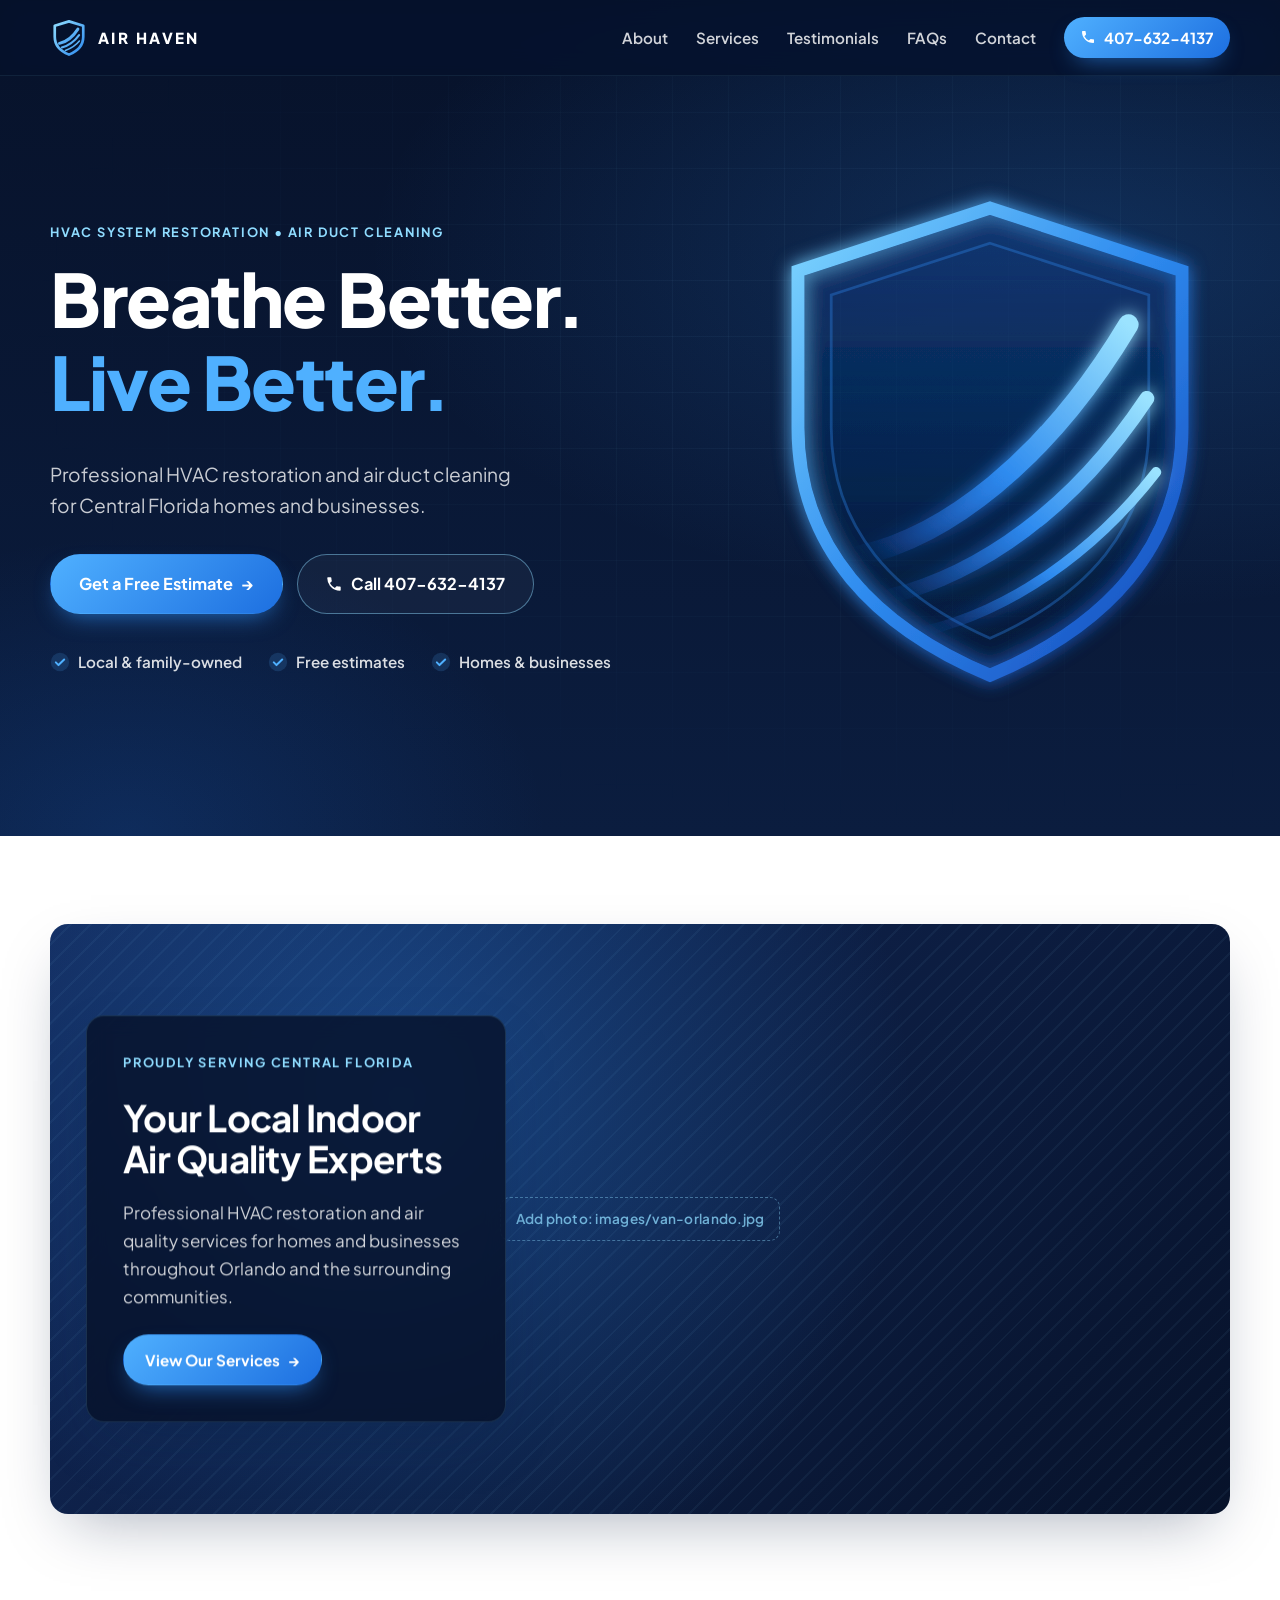
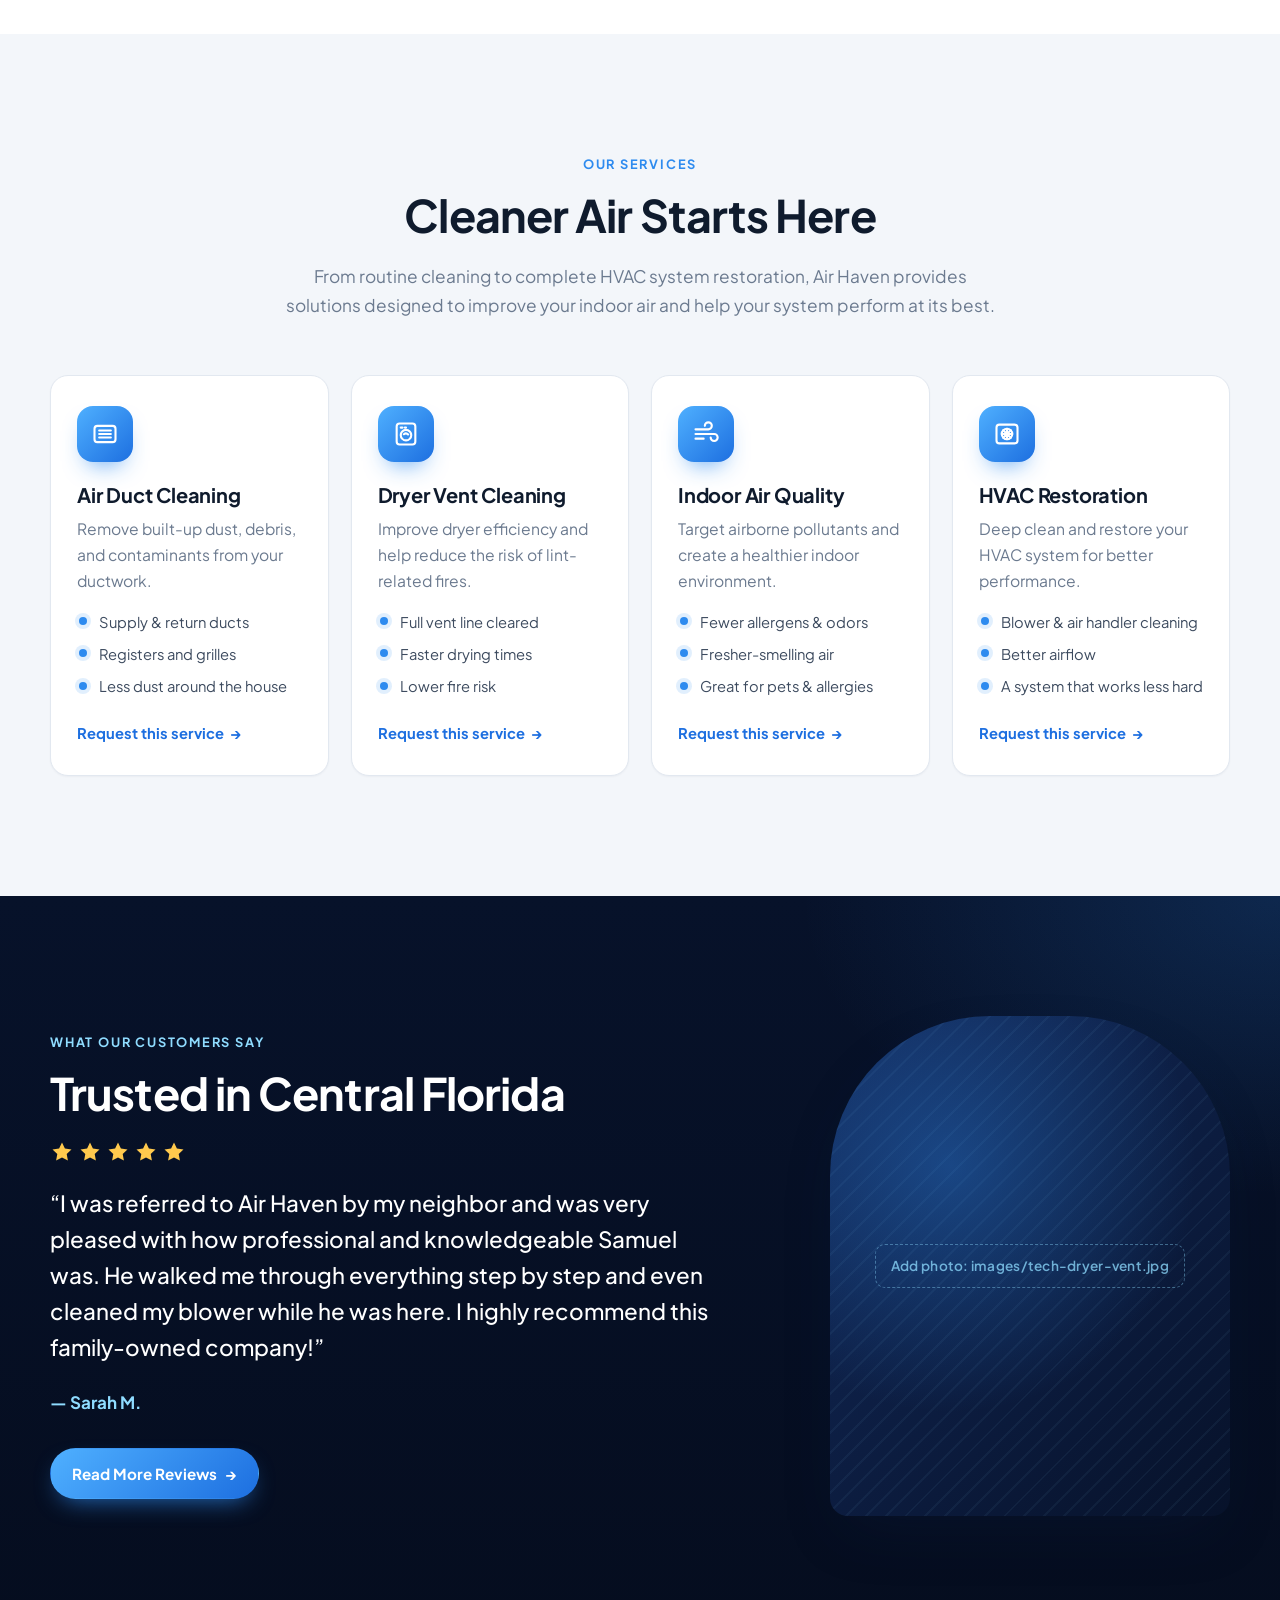
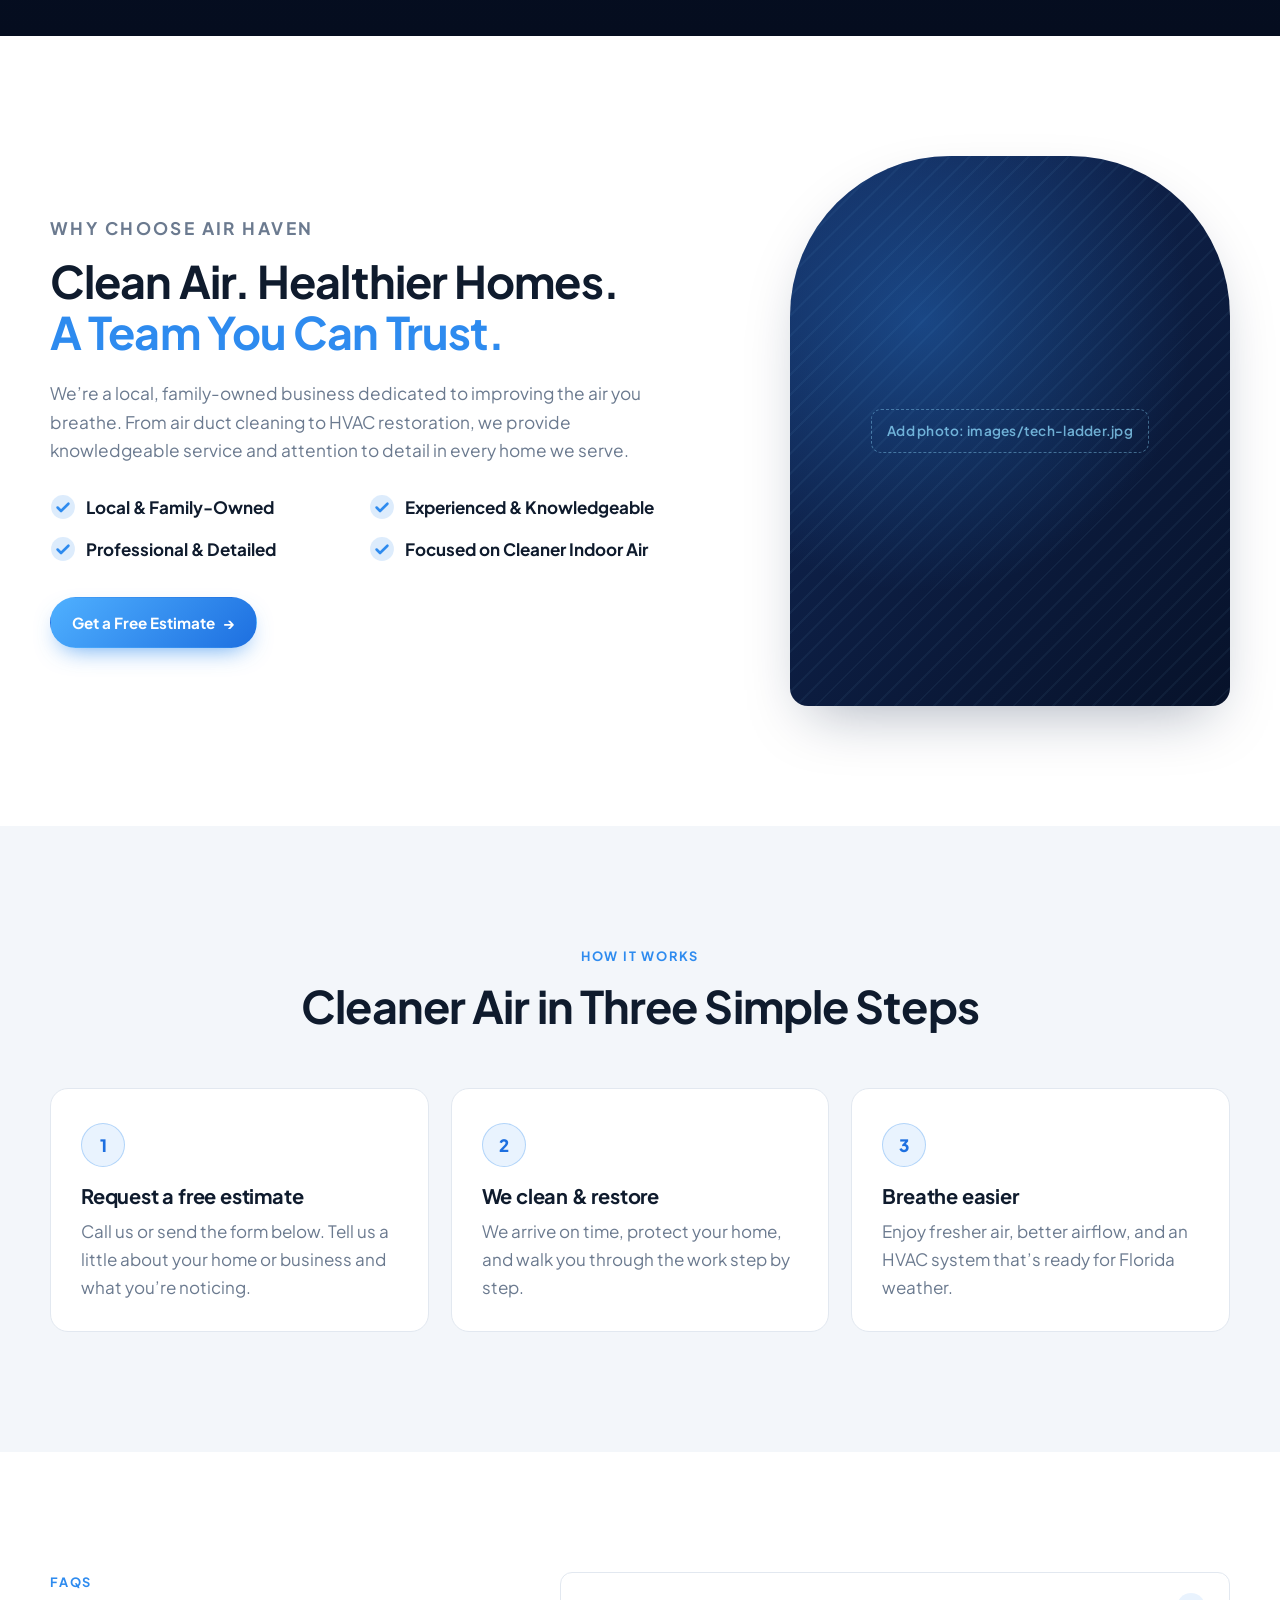
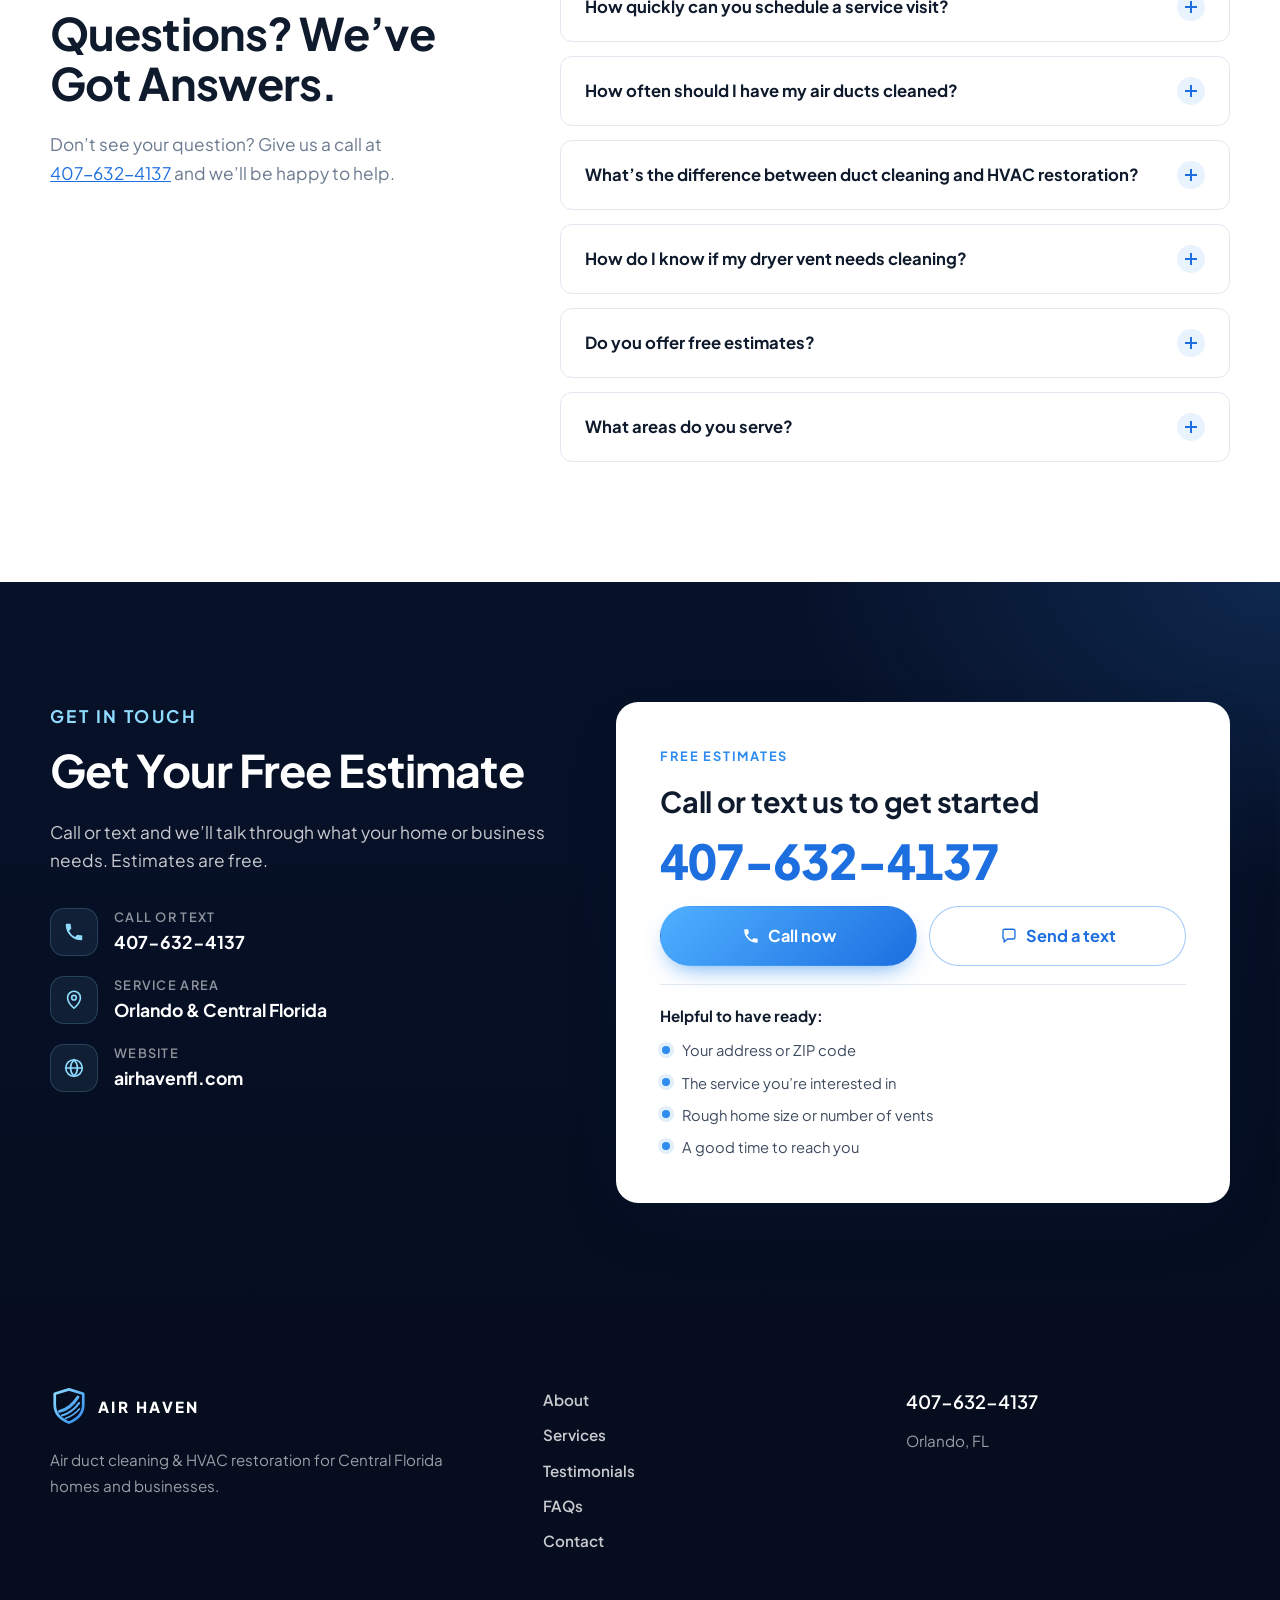
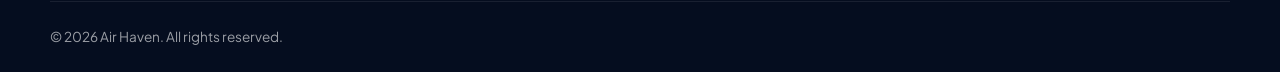
==== index.html @ 33ff2909 "Add Air Haven one-page website Rebuilt from the Squarespace draft: hero, services, review, why-us, h" ====
<!doctype html>
<html lang="en">
<head>
  <meta charset="utf-8">
  <meta name="viewport" content="width=device-width, initial-scale=1">
  <title>Air Haven | Air Duct Cleaning &amp; HVAC Restoration in Orlando, FL</title>
  <meta name="description" content="Air Haven is a local, family-owned company providing air duct cleaning, dryer vent cleaning, indoor air quality and HVAC system restoration for Orlando and Central Florida homes and businesses. Get a free estimate.">
  <link rel="canonical" href="https://airhavenfl.com/">
  <link rel="icon" href="favicon.svg" type="image/svg+xml">
  <meta name="theme-color" content="#07122a">
  <!-- Draft: keeps search engines away until the phone number and photos are confirmed. Remove at launch. -->
  <meta name="robots" content="noindex">

  <meta property="og:type" content="website">
  <meta property="og:title" content="Air Haven | Breathe Better. Live Better.">
  <meta property="og:description" content="Air duct cleaning and HVAC restoration for Central Florida homes and businesses.">
  <meta property="og:url" content="https://airhavenfl.com/">
  <meta property="og:image" content="https://airhavenfl.com/images/van-orlando.jpg">

  <link rel="preconnect" href="https://fonts.googleapis.com">
  <link rel="preconnect" href="https://fonts.gstatic.com" crossorigin>
  <link href="https://fonts.googleapis.com/css2?family=Plus+Jakarta+Sans:wght@400;500;600;700;800&display=swap" rel="stylesheet">
  <link rel="stylesheet" href="styles.css">
  <script>document.documentElement.classList.add('js');</script>

  <script type="application/ld+json">
  {
    "@context": "https://schema.org",
    "@type": "HVACBusiness",
    "name": "Air Haven",
    "description": "Air duct cleaning, dryer vent cleaning, indoor air quality and HVAC system restoration for Central Florida homes and businesses.",
    "url": "https://airhavenfl.com/",
    "telephone": "+1-407-632-4137",
    "image": "https://airhavenfl.com/images/van-orlando.jpg",
    "areaServed": [
      { "@type": "City", "name": "Orlando, FL" },
      { "@type": "AdministrativeArea", "name": "Central Florida" }
    ],
    "makesOffer": [
      { "@type": "Offer", "itemOffered": { "@type": "Service", "name": "Air Duct Cleaning" } },
      { "@type": "Offer", "itemOffered": { "@type": "Service", "name": "Dryer Vent Cleaning" } },
      { "@type": "Offer", "itemOffered": { "@type": "Service", "name": "Indoor Air Quality" } },
      { "@type": "Offer", "itemOffered": { "@type": "Service", "name": "HVAC System Restoration" } }
    ]
  }
  </script>
</head>
<body>
  <a class="skip-link" href="#main">Skip to content</a>

  <!-- ============ HEADER ============ -->
  <header class="site-header" id="top">
    <div class="container header-inner">
      <a class="brand" href="#top" aria-label="Air Haven home">
        <svg class="brand-mark" viewBox="0 0 64 64" aria-hidden="true"><use href="#shield-logo"/></svg>
        <span class="brand-name">AIR HAVEN</span>
      </a>

      <nav class="site-nav" id="site-nav" aria-label="Main">
        <a href="#about">About</a>
        <a href="#services">Services</a>
        <a href="#testimonials">Testimonials</a>
        <a href="#faqs">FAQs</a>
        <a href="#contact">Contact</a>
        <a class="btn btn-primary nav-cta" href="#contact">Free Estimate</a>
      </nav>

      <a class="header-phone" href="tel:+14076324137">
        <svg viewBox="0 0 24 24" aria-hidden="true"><use href="#i-phone"/></svg>
        <span>407-632-4137</span>
      </a>

      <button class="nav-toggle" aria-controls="site-nav" aria-expanded="false" aria-label="Open menu">
        <span></span><span></span><span></span>
      </button>
    </div>
  </header>

  <main id="main">

    <!-- ============ HERO ============ -->
    <section class="hero">
      <div class="hero-glow" aria-hidden="true"></div>
      <div class="container hero-inner">
        <div class="hero-copy">
          <p class="eyebrow eyebrow-light">HVAC System Restoration &bull; Air Duct Cleaning</p>
          <h1>Breathe Better.<br><span class="accent">Live Better.</span></h1>
          <p class="hero-lede">Professional HVAC restoration and air duct cleaning for Central Florida homes and businesses.</p>
          <div class="hero-actions">
            <a class="btn btn-primary btn-lg" href="#contact">Get a Free Estimate <span aria-hidden="true">&rarr;</span></a>
            <a class="btn btn-ghost btn-lg" href="tel:+14076324137">
              <svg viewBox="0 0 24 24" aria-hidden="true"><use href="#i-phone"/></svg>
              Call 407-632-4137
            </a>
          </div>
          <ul class="hero-trust">
            <li><svg viewBox="0 0 24 24" aria-hidden="true"><use href="#i-check"/></svg>Local &amp; family-owned</li>
            <li><svg viewBox="0 0 24 24" aria-hidden="true"><use href="#i-check"/></svg>Free estimates</li>
            <li><svg viewBox="0 0 24 24" aria-hidden="true"><use href="#i-check"/></svg>Homes &amp; businesses</li>
          </ul>
        </div>

        <div class="hero-art" aria-hidden="true">
          <svg viewBox="0 0 520 560" class="hero-shield">
            <defs>
              <linearGradient id="hs-stroke" x1="0" y1="0" x2="1" y2="1">
                <stop offset="0" stop-color="#7fd6ff"/>
                <stop offset=".5" stop-color="#2e8bef"/>
                <stop offset="1" stop-color="#1546b8"/>
              </linearGradient>
              <linearGradient id="hs-fill" x1="0" y1="0" x2="0" y2="1">
                <stop offset="0" stop-color="#123a7a" stop-opacity=".55"/>
                <stop offset="1" stop-color="#071a40" stop-opacity=".15"/>
              </linearGradient>
              <linearGradient id="hs-wing" x1="0" y1="1" x2="1" y2="0">
                <stop offset="0" stop-color="#1b5fd6" stop-opacity="0"/>
                <stop offset=".45" stop-color="#2e8bef"/>
                <stop offset="1" stop-color="#9be3ff"/>
              </linearGradient>
              <filter id="hs-glow" x="-30%" y="-30%" width="160%" height="160%">
                <feGaussianBlur stdDeviation="10" result="b"/>
                <feMerge><feMergeNode in="b"/><feMergeNode in="SourceGraphic"/></feMerge>
              </filter>
            </defs>
            <path d="M260 24 L468 92 V262 C468 392 384 478 260 530 C136 478 52 392 52 262 V92 Z"
                  fill="url(#hs-fill)" stroke="url(#hs-stroke)" stroke-width="14" filter="url(#hs-glow)"/>
            <path d="M260 62 L432 118 V262 C432 370 364 444 260 490 C156 444 88 370 88 262 V118 Z"
                  fill="none" stroke="#2e8bef" stroke-opacity=".35" stroke-width="3"/>
            <g filter="url(#hs-glow)" stroke-linecap="round" fill="none" stroke="url(#hs-wing)">
              <path class="flow flow-1" d="M120 400 C210 380 320 300 410 150" stroke-width="22"/>
              <path class="flow flow-2" d="M150 445 C250 420 350 350 430 230" stroke-width="16"/>
              <path class="flow flow-3" d="M190 482 C280 460 370 400 440 310" stroke-width="11"/>
            </g>
          </svg>
          <span class="particle p1"></span><span class="particle p2"></span><span class="particle p3"></span>
          <span class="particle p4"></span><span class="particle p5"></span>
        </div>
      </div>
    </section>

    <!-- ============ LOCAL / ABOUT ============ -->
    <section class="local" id="about">
      <div class="container">
        <div class="local-frame">
          <div class="photo photo-wide">
            <img src="images/van-orlando.jpg" alt="Air Haven service van in front of the Orlando skyline" loading="lazy" onerror="this.remove()">
            <div class="photo-placeholder"><span>Add photo: images/van-orlando.jpg</span></div>
          </div>
          <div class="local-card">
            <p class="eyebrow">Proudly Serving Central Florida</p>
            <h2>Your Local Indoor Air Quality Experts</h2>
            <p>Professional HVAC restoration and air quality services for homes and businesses throughout Orlando and the surrounding communities.</p>
            <a class="btn btn-primary" href="#services">View Our Services <span aria-hidden="true">&rarr;</span></a>
          </div>
        </div>
      </div>
    </section>

    <!-- ============ SERVICES ============ -->
    <section class="services section-soft" id="services">
      <div class="container">
        <header class="section-head">
          <p class="eyebrow">Our Services</p>
          <h2>Cleaner Air Starts Here</h2>
          <p>From routine cleaning to complete HVAC system restoration, Air Haven provides solutions designed to improve your indoor air and help your system perform at its best.</p>
        </header>

        <div class="service-grid">
          <article class="service-card reveal">
            <div class="service-icon"><svg viewBox="0 0 24 24" aria-hidden="true"><use href="#i-duct"/></svg></div>
            <h3>Air Duct Cleaning</h3>
            <p>Remove built-up dust, debris, and contaminants from your ductwork.</p>
            <ul class="ticks">
              <li>Supply &amp; return ducts</li>
              <li>Registers and grilles</li>
              <li>Less dust around the house</li>
            </ul>
            <a class="card-link" href="#contact">Request this service <span aria-hidden="true">&rarr;</span></a>
          </article>

          <article class="service-card reveal">
            <div class="service-icon"><svg viewBox="0 0 24 24" aria-hidden="true"><use href="#i-vent"/></svg></div>
            <h3>Dryer Vent Cleaning</h3>
            <p>Improve dryer efficiency and help reduce the risk of lint-related fires.</p>
            <ul class="ticks">
              <li>Full vent line cleared</li>
              <li>Faster drying times</li>
              <li>Lower fire risk</li>
            </ul>
            <a class="card-link" href="#contact">Request this service <span aria-hidden="true">&rarr;</span></a>
          </article>

          <article class="service-card reveal">
            <div class="service-icon"><svg viewBox="0 0 24 24" aria-hidden="true"><use href="#i-air"/></svg></div>
            <h3>Indoor Air Quality</h3>
            <p>Target airborne pollutants and create a healthier indoor environment.</p>
            <ul class="ticks">
              <li>Fewer allergens &amp; odors</li>
              <li>Fresher-smelling air</li>
              <li>Great for pets &amp; allergies</li>
            </ul>
            <a class="card-link" href="#contact">Request this service <span aria-hidden="true">&rarr;</span></a>
          </article>

          <article class="service-card reveal">
            <div class="service-icon"><svg viewBox="0 0 24 24" aria-hidden="true"><use href="#i-hvac"/></svg></div>
            <h3>HVAC Restoration</h3>
            <p>Deep clean and restore your HVAC system for better performance.</p>
            <ul class="ticks">
              <li>Blower &amp; air handler cleaning</li>
              <li>Better airflow</li>
              <li>A system that works less hard</li>
            </ul>
            <a class="card-link" href="#contact">Request this service <span aria-hidden="true">&rarr;</span></a>
          </article>
        </div>
      </div>
    </section>

    <!-- ============ TESTIMONIAL ============ -->
    <section class="testimonial section-dark" id="testimonials">
      <div class="container testimonial-inner">
        <div class="testimonial-copy">
          <p class="eyebrow eyebrow-light">What Our Customers Say</p>
          <h2>Trusted in Central Florida</h2>
          <div class="stars" role="img" aria-label="5 out of 5 stars">
            <svg viewBox="0 0 24 24"><use href="#i-star"/></svg><svg viewBox="0 0 24 24"><use href="#i-star"/></svg><svg viewBox="0 0 24 24"><use href="#i-star"/></svg><svg viewBox="0 0 24 24"><use href="#i-star"/></svg><svg viewBox="0 0 24 24"><use href="#i-star"/></svg>
          </div>
          <blockquote>
            <p>&ldquo;I was referred to Air Haven by my neighbor and was very pleased with how professional and knowledgeable Samuel was. He walked me through everything step by step and even cleaned my blower while he was here. I highly recommend this family-owned company!&rdquo;</p>
            <footer>&mdash; Sarah M.</footer>
          </blockquote>
          <!-- TODO: replace # with the Google Business Profile reviews link -->
          <a class="btn btn-primary" href="#" target="_blank" rel="noopener">Read More Reviews <span aria-hidden="true">&rarr;</span></a>
        </div>
        <div class="photo photo-tall">
          <img src="images/tech-dryer-vent.jpg" alt="Air Haven technician cleaning HVAC equipment" loading="lazy" onerror="this.remove()">
          <div class="photo-placeholder"><span>Add photo: images/tech-dryer-vent.jpg</span></div>
        </div>
      </div>
    </section>

    <!-- ============ WHY CHOOSE ============ -->
    <section class="why" id="why">
      <div class="container why-inner">
        <div class="why-copy">
          <p class="eyebrow">Why Choose Air Haven</p>
          <h2>Clean Air. Healthier Homes.<br><span class="accent">A Team You Can Trust.</span></h2>
          <p>We&rsquo;re a local, family-owned business dedicated to improving the air you breathe. From air duct cleaning to HVAC restoration, we provide knowledgeable service and attention to detail in every home we serve.</p>
          <ul class="why-list">
            <li><svg viewBox="0 0 24 24" aria-hidden="true"><use href="#i-check"/></svg>Local &amp; Family-Owned</li>
            <li><svg viewBox="0 0 24 24" aria-hidden="true"><use href="#i-check"/></svg>Experienced &amp; Knowledgeable</li>
            <li><svg viewBox="0 0 24 24" aria-hidden="true"><use href="#i-check"/></svg>Professional &amp; Detailed</li>
            <li><svg viewBox="0 0 24 24" aria-hidden="true"><use href="#i-check"/></svg>Focused on Cleaner Indoor Air</li>
          </ul>
          <a class="btn btn-primary" href="#contact">Get a Free Estimate <span aria-hidden="true">&rarr;</span></a>
        </div>
        <div class="photo photo-tall">
          <img src="images/tech-ladder.jpg" alt="Air Haven technician cleaning a ceiling air vent" loading="lazy" onerror="this.remove()">
          <div class="photo-placeholder"><span>Add photo: images/tech-ladder.jpg</span></div>
        </div>
      </div>
    </section>

    <!-- ============ PROCESS ============ -->
    <section class="process section-soft">
      <div class="container">
        <header class="section-head">
          <p class="eyebrow">How It Works</p>
          <h2>Cleaner Air in Three Simple Steps</h2>
        </header>
        <ol class="steps">
          <li class="step reveal">
            <span class="step-num">1</span>
            <h3>Request a free estimate</h3>
            <p>Call us or send the form below. Tell us a little about your home or business and what you&rsquo;re noticing.</p>
          </li>
          <li class="step reveal">
            <span class="step-num">2</span>
            <h3>We clean &amp; restore</h3>
            <p>We arrive on time, protect your home, and walk you through the work step by step.</p>
          </li>
          <li class="step reveal">
            <span class="step-num">3</span>
            <h3>Breathe easier</h3>
            <p>Enjoy fresher air, better airflow, and an HVAC system that&rsquo;s ready for Florida weather.</p>
          </li>
        </ol>
      </div>
    </section>

    <!-- ============ FAQ ============ -->
    <section class="faq" id="faqs">
      <div class="container faq-inner">
        <header class="section-head section-head-left">
          <p class="eyebrow">FAQs</p>
          <h2>Questions? We&rsquo;ve Got Answers.</h2>
          <p>Don&rsquo;t see your question? Give us a call at <a href="tel:+14076324137">407-632-4137</a> and we&rsquo;ll be happy to help.</p>
        </header>

        <div class="faq-list">
          <details>
            <summary>How quickly can you schedule a service visit?</summary>
            <p>Call us or send a request through the estimate form and we&rsquo;ll get back to you quickly to find a time that works with your schedule.</p>
          </details>
          <details>
            <summary>How often should I have my air ducts cleaned?</summary>
            <p>Many homes benefit from duct cleaning every 3&ndash;5 years. You may want it sooner if you have pets, allergies or asthma in the home, recent renovations, or you notice extra dust, musty odors, or debris coming from your vents.</p>
          </details>
          <details>
            <summary>What&rsquo;s the difference between duct cleaning and HVAC restoration?</summary>
            <p>Duct cleaning focuses on removing dust and debris from the ductwork that carries air through your home. HVAC restoration goes further, deep cleaning the system itself, like the blower and air handler, so it can move air efficiently and perform at its best.</p>
          </details>
          <details>
            <summary>How do I know if my dryer vent needs cleaning?</summary>
            <p>Common signs include clothes taking longer than usual to dry, the dryer or laundry room feeling unusually hot, a burning smell, or lint collecting around the outside vent flap. A clogged vent makes your dryer work harder and is a leading cause of dryer fires.</p>
          </details>
          <details>
            <summary>Do you offer free estimates?</summary>
            <p>Yes. Reach out by phone or through our estimate form and we&rsquo;ll talk through what your home or business needs.</p>
          </details>
          <details>
            <summary>What areas do you serve?</summary>
            <p>We proudly serve homes and businesses throughout Orlando and the surrounding Central Florida communities. Not sure if you&rsquo;re in our area? Just give us a call.</p>
          </details>
        </div>
      </div>
    </section>

    <!-- ============ CONTACT ============ -->
    <section class="contact section-dark" id="contact">
      <div class="container contact-inner">
        <div class="contact-copy">
          <p class="eyebrow eyebrow-light">Get In Touch</p>
          <h2>Get Your Free Estimate</h2>
          <p>Call or text and we&rsquo;ll talk through what your home or business needs. Estimates are free.</p>

          <ul class="contact-list">
            <li>
              <span class="contact-icon"><svg viewBox="0 0 24 24" aria-hidden="true"><use href="#i-phone"/></svg></span>
              <div><small>Call or text</small><a href="tel:+14076324137">407-632-4137</a></div>
            </li>
            <li>
              <span class="contact-icon"><svg viewBox="0 0 24 24" aria-hidden="true"><use href="#i-pin"/></svg></span>
              <div><small>Service area</small><span>Orlando &amp; Central Florida</span></div>
            </li>
            <li>
              <span class="contact-icon"><svg viewBox="0 0 24 24" aria-hidden="true"><use href="#i-globe"/></svg></span>
              <div><small>Website</small><span>airhavenfl.com</span></div>
            </li>
          </ul>
        </div>

        <div class="call-card">
          <p class="eyebrow">Free Estimates</p>
          <h3>Call or text us to get started</h3>
          <a class="call-number" href="tel:+14076324137">407-632-4137</a>
          <div class="call-actions">
            <a class="btn btn-primary btn-lg" href="tel:+14076324137">
              <svg viewBox="0 0 24 24" aria-hidden="true"><use href="#i-phone"/></svg> Call now
            </a>
            <a class="btn btn-outline btn-lg" href="sms:+14076324137">
              <svg viewBox="0 0 24 24" aria-hidden="true"><use href="#i-chat"/></svg> Send a text
            </a>
          </div>
          <div class="call-ready">
            <p>Helpful to have ready:</p>
            <ul class="ticks">
              <li>Your address or ZIP code</li>
              <li>The service you&rsquo;re interested in</li>
              <li>Rough home size or number of vents</li>
              <li>A good time to reach you</li>
            </ul>
          </div>
        </div>
      </div>
    </section>
  </main>

  <!-- ============ FOOTER ============ -->
  <footer class="site-footer">
    <div class="container footer-inner">
      <div class="footer-brand">
        <a class="brand" href="#top" aria-label="Air Haven home">
          <svg class="brand-mark" viewBox="0 0 64 64" aria-hidden="true"><use href="#shield-logo"/></svg>
          <span class="brand-name">AIR HAVEN</span>
        </a>
        <p>Air duct cleaning &amp; HVAC restoration for Central Florida homes and businesses.</p>
      </div>
      <nav class="footer-nav" aria-label="Footer">
        <a href="#about">About</a>
        <a href="#services">Services</a>
        <a href="#testimonials">Testimonials</a>
        <a href="#faqs">FAQs</a>
        <a href="#contact">Contact</a>
      </nav>
      <div class="footer-contact">
        <a href="tel:+14076324137">407-632-4137</a>
        <span>Orlando, FL</span>
      </div>
    </div>
    <div class="container footer-bottom">
      <span>&copy; <span id="year">2026</span> Air Haven. All rights reserved.</span>
    </div>
  </footer>

  <!-- Mobile call bar -->
  <div class="mobile-bar">
    <a class="btn btn-ghost" href="tel:+14076324137">
      <svg viewBox="0 0 24 24" aria-hidden="true"><use href="#i-phone"/></svg> Call
    </a>
    <a class="btn btn-primary" href="#contact">Free Estimate</a>
  </div>

  <!-- ============ ICON SPRITE ============ -->
  <svg width="0" height="0" style="position:absolute" aria-hidden="true">
    <defs>
      <linearGradient id="logo-grad" x1="0" y1="0" x2="1" y2="1">
        <stop offset="0" stop-color="#8fdcff"/>
        <stop offset="1" stop-color="#2e8bef"/>
      </linearGradient>
    </defs>
    <symbol id="shield-logo" viewBox="0 0 64 64">
      <path d="M32 4 L56 11.5 V30 C56 45 46 54.5 32 60 C18 54.5 8 45 8 30 V11.5 Z" fill="none" stroke="url(#logo-grad)" stroke-width="4.5" stroke-linejoin="round"/>
      <path d="M16 41 C26 39 38 31 47 17" fill="none" stroke="url(#logo-grad)" stroke-width="5" stroke-linecap="round"/>
      <path d="M20 48 C30 45 41 38 49 27" fill="none" stroke="url(#logo-grad)" stroke-width="3.6" stroke-linecap="round"/>
      <path d="M26 53 C34 50 43 45 49.5 37" fill="none" stroke="url(#logo-grad)" stroke-width="2.6" stroke-linecap="round"/>
    </symbol>
    <symbol id="i-phone" viewBox="0 0 24 24"><path fill="currentColor" d="M6.6 10.8a15.2 15.2 0 0 0 6.6 6.6l2.2-2.2a1 1 0 0 1 1-.25c1.1.37 2.3.57 3.6.57a1 1 0 0 1 1 1V20a1 1 0 0 1-1 1A17 17 0 0 1 3 4a1 1 0 0 1 1-1h3.5a1 1 0 0 1 1 1c0 1.25.2 2.45.57 3.57a1 1 0 0 1-.25 1L6.6 10.8Z"/></symbol>
    <symbol id="i-check" viewBox="0 0 24 24"><circle cx="12" cy="12" r="11" fill="currentColor" opacity=".16"/><path d="m7 12.5 3.2 3.2L17 9" fill="none" stroke="currentColor" stroke-width="2.4" stroke-linecap="round" stroke-linejoin="round"/></symbol>
    <symbol id="i-star" viewBox="0 0 24 24"><path fill="currentColor" d="m12 2.5 2.9 6 6.6.9-4.8 4.6 1.2 6.5L12 17.4l-5.9 3.1 1.2-6.5L2.5 9.4l6.6-.9z"/></symbol>
    <symbol id="i-duct" viewBox="0 0 24 24"><g fill="none" stroke="currentColor" stroke-width="1.8" stroke-linecap="round" stroke-linejoin="round"><rect x="3" y="5" width="18" height="14" rx="2.5"/><path d="M7 9h10M7 12h10M7 15h10"/></g></symbol>
    <symbol id="i-vent" viewBox="0 0 24 24"><g fill="none" stroke="currentColor" stroke-width="1.8" stroke-linecap="round" stroke-linejoin="round"><rect x="4" y="3" width="16" height="18" rx="2.5"/><circle cx="12" cy="13" r="4.5"/><path d="M7.5 6.5h1.5M11 6.5h1"/><path d="M10.2 12.2c1-.9 2.6-.9 3.6.2"/></g></symbol>
    <symbol id="i-air" viewBox="0 0 24 24"><g fill="none" stroke="currentColor" stroke-width="1.8" stroke-linecap="round" stroke-linejoin="round"><path d="M3 8h11a3 3 0 1 0-3-3"/><path d="M3 12h16a3 3 0 1 1-3 3"/><path d="M3 16h7"/></g></symbol>
    <symbol id="i-hvac" viewBox="0 0 24 24"><g fill="none" stroke="currentColor" stroke-width="1.8" stroke-linecap="round" stroke-linejoin="round"><rect x="3" y="4" width="18" height="16" rx="2.5"/><circle cx="12" cy="12" r="4.5"/><path d="M12 7.5v9M7.5 12h9M8.8 8.8l6.4 6.4M15.2 8.8l-6.4 6.4"/></g></symbol>
    <symbol id="i-chat" viewBox="0 0 24 24"><path fill="none" stroke="currentColor" stroke-width="1.8" stroke-linejoin="round" d="M4 5.5A2.5 2.5 0 0 1 6.5 3h11A2.5 2.5 0 0 1 20 5.5v8a2.5 2.5 0 0 1-2.5 2.5H10l-4.5 4v-4h0A1.5 1.5 0 0 1 4 14.5Z"/></symbol>
    <symbol id="i-pin" viewBox="0 0 24 24"><g fill="none" stroke="currentColor" stroke-width="1.8" stroke-linecap="round" stroke-linejoin="round"><path d="M12 21s7-6.1 7-11.5A7 7 0 0 0 5 9.5C5 14.9 12 21 12 21Z"/><circle cx="12" cy="9.5" r="2.5"/></g></symbol>
    <symbol id="i-globe" viewBox="0 0 24 24"><g fill="none" stroke="currentColor" stroke-width="1.8" stroke-linecap="round"><circle cx="12" cy="12" r="9"/><path d="M3 12h18M12 3c2.5 2.6 3.8 5.6 3.8 9s-1.3 6.4-3.8 9c-2.5-2.6-3.8-5.6-3.8-9S9.5 5.6 12 3Z"/></g></symbol>
  </svg>

  <script src="script.js"></script>
</body>
</html>
---- styles.css ----
/* =========================================================
   Air Haven — site styles
   Brand: deep navy + electric blue, clean light sections
   ========================================================= */

:root {
  --navy-950: #050d1f;
  --navy-900: #07122a;
  --navy-800: #0b1d3f;
  --navy-700: #12295a;
  --blue-600: #1d6fe0;
  --blue-500: #2e8bef;
  --blue-400: #4fb0ff;
  --cyan-300: #8fdcff;

  --ink: #0f1b2d;
  --body: #3d4b5f;
  --muted: #6b7a8f;
  --line: #e2e8f0;
  --bg: #ffffff;
  --bg-soft: #f3f6fa;
  --card: #ffffff;

  --radius: 18px;
  --radius-sm: 12px;
  --shadow: 0 10px 30px -12px rgba(11, 29, 63, .18);
  --shadow-lg: 0 24px 60px -20px rgba(11, 29, 63, .35);

  --font: "Plus Jakarta Sans", system-ui, -apple-system, "Segoe UI", Roboto, sans-serif;
  --header-h: 76px;
}

*,
*::before,
*::after { box-sizing: border-box; }

html { scroll-behavior: smooth; scroll-padding-top: calc(var(--header-h) + 12px); }

body {
  margin: 0;
  font-family: var(--font);
  font-size: 17px;
  line-height: 1.65;
  color: var(--body);
  background: var(--bg);
  -webkit-font-smoothing: antialiased;
}

img { max-width: 100%; display: block; }
a { color: var(--blue-600); }
a[href^="tel:"] { white-space: nowrap; }

h1, h2, h3 {
  color: var(--ink);
  line-height: 1.12;
  letter-spacing: -.02em;
  margin: 0 0 .5em;
}
h1 { font-size: clamp(2.6rem, 6vw, 4.6rem); font-weight: 800; }
h2 { font-size: clamp(1.9rem, 3.6vw, 2.8rem); font-weight: 700; }
h3 { font-size: 1.25rem; font-weight: 700; letter-spacing: -.01em; }
p { margin: 0 0 1em; }

.container { width: min(1180px, 100% - 40px); margin-inline: auto; }

.accent { color: var(--blue-500); }

.eyebrow {
  font-size: .8rem;
  font-weight: 700;
  letter-spacing: .14em;
  text-transform: uppercase;
  color: var(--blue-500);
  margin-bottom: .9rem;
}
.eyebrow-light { color: var(--cyan-300); }

.skip-link {
  position: absolute; left: 12px; top: -60px; z-index: 100;
  background: var(--blue-500); color: #fff; padding: 10px 16px; border-radius: 8px;
}
.skip-link:focus { top: 12px; }

/* ---------- Buttons ---------- */
.btn {
  display: inline-flex; align-items: center; justify-content: center; gap: .5em;
  padding: .8em 1.4em;
  border-radius: 999px;
  border: 1.5px solid transparent;
  font: inherit; font-size: .95rem; font-weight: 700;
  text-decoration: none; cursor: pointer;
  transition: transform .2s ease, box-shadow .2s ease, background-color .2s ease, border-color .2s ease;
  white-space: nowrap;
}
.btn svg { width: 1.1em; height: 1.1em; }
.btn-lg { font-size: 1.02rem; padding: .95em 1.7em; }
.btn-block { width: 100%; }

.btn-primary {
  color: #fff;
  background: linear-gradient(135deg, var(--blue-400), var(--blue-600));
  box-shadow: 0 10px 24px -10px rgba(46, 139, 239, .8);
}
.btn-primary:hover { transform: translateY(-2px); box-shadow: 0 16px 30px -12px rgba(46, 139, 239, .9); }

.btn-ghost {
  color: #fff;
  border-color: rgba(143, 220, 255, .45);
  background: rgba(255, 255, 255, .04);
}
.btn-ghost:hover { border-color: var(--cyan-300); background: rgba(143, 220, 255, .1); }

:focus-visible { outline: 3px solid var(--blue-400); outline-offset: 3px; }

/* ---------- Header ---------- */
.site-header {
  position: sticky; top: 0; z-index: 50;
  height: var(--header-h);
  background: rgba(7, 18, 42, .82);
  backdrop-filter: saturate(160%) blur(14px);
  -webkit-backdrop-filter: saturate(160%) blur(14px);
  border-bottom: 1px solid rgba(143, 220, 255, .08);
  transition: background-color .25s ease, box-shadow .25s ease;
}
.site-header.is-scrolled { background: rgba(7, 18, 42, .96); box-shadow: 0 8px 30px -12px rgba(0, 0, 0, .5); }

.header-inner { height: 100%; display: flex; align-items: center; gap: 28px; }

.brand { display: inline-flex; align-items: center; gap: 10px; text-decoration: none; }
.brand-mark { width: 38px; height: 38px; }
.brand-name { color: #fff; font-weight: 800; letter-spacing: .16em; font-size: .95rem; }

.site-nav { display: flex; align-items: center; gap: 28px; margin-left: auto; }
.site-nav a:not(.btn) {
  color: rgba(255, 255, 255, .82);
  text-decoration: none; font-weight: 600; font-size: .95rem;
  position: relative;
}
.site-nav a:not(.btn)::after {
  content: ""; position: absolute; left: 0; right: 0; bottom: -6px; height: 2px;
  background: var(--blue-400); border-radius: 2px;
  transform: scaleX(0); transition: transform .2s ease;
}
.site-nav a:not(.btn):hover { color: #fff; }
.site-nav a:not(.btn):hover::after { transform: scaleX(1); }
.nav-cta { display: none; }

.header-phone {
  display: inline-flex; align-items: center; gap: 8px;
  color: #fff; text-decoration: none; font-weight: 700; font-size: .95rem;
  padding: .55em 1.1em; border-radius: 999px;
  background: linear-gradient(135deg, var(--blue-400), var(--blue-600));
  box-shadow: 0 10px 24px -12px rgba(46, 139, 239, .9);
}
.header-phone svg { width: 16px; height: 16px; }

.nav-toggle {
  display: none;
  margin-left: auto;
  width: 44px; height: 44px; border: 0; border-radius: 10px;
  background: rgba(255, 255, 255, .06); cursor: pointer;
  flex-direction: column; align-items: center; justify-content: center; gap: 5px;
}
.nav-toggle span { width: 20px; height: 2px; background: #fff; border-radius: 2px; transition: transform .25s ease, opacity .25s ease; }
.nav-toggle[aria-expanded="true"] span:nth-child(1) { transform: translateY(7px) rotate(45deg); }
.nav-toggle[aria-expanded="true"] span:nth-child(2) { opacity: 0; }
.nav-toggle[aria-expanded="true"] span:nth-child(3) { transform: translateY(-7px) rotate(-45deg); }

/* ---------- Hero ---------- */
.hero {
  position: relative;
  overflow: hidden;
  color: rgba(255, 255, 255, .82);
  background:
    radial-gradient(1200px 600px at 85% 30%, rgba(46, 139, 239, .22), transparent 60%),
    radial-gradient(700px 500px at 10% 100%, rgba(29, 111, 224, .18), transparent 60%),
    linear-gradient(180deg, var(--navy-900), var(--navy-800));
  margin-top: calc(var(--header-h) * -1);
  padding-block: var(--header-h) 0;
}
.hero::after {
  /* faint grid texture */
  content: ""; position: absolute; inset: 0; pointer-events: none;
  background-image:
    linear-gradient(rgba(143, 220, 255, .045) 1px, transparent 1px),
    linear-gradient(90deg, rgba(143, 220, 255, .045) 1px, transparent 1px);
  background-size: 56px 56px;
  mask-image: radial-gradient(ellipse at 70% 40%, #000 20%, transparent 70%);
  -webkit-mask-image: radial-gradient(ellipse at 70% 40%, #000 20%, transparent 70%);
}
.hero-inner {
  position: relative; z-index: 1;
  display: grid; grid-template-columns: 1.1fr .9fr; align-items: center; gap: 40px;
  min-height: min(760px, 92vh);
  padding-block: 72px 88px;
}
.hero h1 { color: #fff; }
.hero h1 .accent { color: var(--blue-400); }
.hero-lede { font-size: 1.2rem; max-width: 34ch; color: rgba(255, 255, 255, .78); margin-bottom: 2rem; }
.hero-actions { display: flex; flex-wrap: wrap; gap: 14px; margin-bottom: 2.2rem; }

.hero-trust { list-style: none; display: flex; flex-wrap: wrap; gap: 10px 26px; padding: 0; margin: 0; font-size: .95rem; font-weight: 600; }
.hero-trust li { display: inline-flex; align-items: center; gap: 8px; color: rgba(255, 255, 255, .85); }
.hero-trust svg { width: 20px; height: 20px; color: var(--blue-400); }

.hero-art { position: relative; justify-self: end; width: min(480px, 100%); }
.hero-shield { width: 100%; height: auto; overflow: visible; animation: float 7s ease-in-out infinite; }
.flow { stroke-dasharray: 900; stroke-dashoffset: 900; animation: draw 2.2s cubic-bezier(.6, .1, .2, 1) forwards; }
.flow-2 { animation-delay: .25s; }
.flow-3 { animation-delay: .5s; }

.particle {
  position: absolute; width: 8px; height: 8px; border-radius: 50%;
  background: var(--cyan-300); box-shadow: 0 0 16px 4px rgba(143, 220, 255, .6);
  opacity: 0; animation: drift 6s linear infinite;
}
.p1 { left: 18%; top: 72%; animation-delay: .2s; }
.p2 { left: 40%; top: 80%; animation-delay: 1.6s; width: 6px; height: 6px; }
.p3 { left: 58%; top: 66%; animation-delay: 3s; }
.p4 { left: 30%; top: 60%; animation-delay: 4.2s; width: 5px; height: 5px; }
.p5 { left: 70%; top: 76%; animation-delay: 2.4s; width: 6px; height: 6px; }

@keyframes float { 50% { transform: translateY(-14px); } }
@keyframes draw { to { stroke-dashoffset: 0; } }
@keyframes drift {
  0% { transform: translate(0, 0); opacity: 0; }
  15% { opacity: .9; }
  100% { transform: translate(120px, -260px); opacity: 0; }
}

/* ---------- Photo slots ---------- */
.photo {
  position: relative; overflow: hidden;
  border-radius: var(--radius);
  background: linear-gradient(135deg, var(--navy-700), var(--navy-900));
}
.photo img { position: absolute; inset: 0; width: 100%; height: 100%; object-fit: cover; z-index: 1; }
.photo-placeholder {
  position: absolute; inset: 0;
  display: grid; place-items: center; text-align: center; padding: 20px;
  color: rgba(143, 220, 255, .75); font-size: .85rem; font-weight: 600; letter-spacing: .02em;
  background:
    radial-gradient(circle at 30% 30%, rgba(46, 139, 239, .35), transparent 55%),
    repeating-linear-gradient(135deg, rgba(143, 220, 255, .05) 0 2px, transparent 2px 14px);
}
.photo-placeholder span {
  border: 1.5px dashed rgba(143, 220, 255, .4);
  padding: .7em 1.1em; border-radius: 10px;
}
.photo-wide { aspect-ratio: 16 / 8; }
.photo-tall { aspect-ratio: 4 / 5; border-radius: 160px 160px var(--radius) var(--radius); }

/* ---------- Sections ---------- */
section { padding-block: clamp(72px, 10vw, 120px); }
.section-soft { background: var(--bg-soft); }
.section-dark {
  color: rgba(255, 255, 255, .78);
  background:
    radial-gradient(800px 500px at 100% 0%, rgba(46, 139, 239, .18), transparent 60%),
    linear-gradient(180deg, var(--navy-900), var(--navy-950));
}
.section-dark h2,
.section-dark h3 { color: #fff; }

.section-head { text-align: center; max-width: 720px; margin: 0 auto 56px; }
.section-head p:last-child { color: var(--muted); font-size: 1.08rem; }
.section-head-left { text-align: left; margin: 0; }

/* ---------- Local / About ---------- */
.local { padding-top: clamp(56px, 7vw, 88px); }
.local-frame { position: relative; }
.local-frame .photo-wide { min-height: 420px; box-shadow: var(--shadow-lg); }
.local-card {
  position: absolute; z-index: 2; left: 36px; top: 50%; transform: translateY(-50%);
  width: min(420px, calc(100% - 72px));
  padding: 36px;
  border-radius: var(--radius);
  color: rgba(255, 255, 255, .82);
  background: rgba(7, 18, 42, .82);
  backdrop-filter: blur(10px); -webkit-backdrop-filter: blur(10px);
  border: 1px solid rgba(143, 220, 255, .14);
  box-shadow: var(--shadow-lg);
}
.local-card .eyebrow { color: var(--cyan-300); }
.local-card h2 { color: #fff; font-size: clamp(1.7rem, 3vw, 2.3rem); }
.local-card p { margin-bottom: 1.5rem; }

/* ---------- Services ---------- */
.service-grid { display: grid; grid-template-columns: repeat(4, 1fr); gap: 22px; }
.service-card {
  display: flex; flex-direction: column;
  background: var(--card);
  border: 1px solid var(--line);
  border-radius: var(--radius);
  padding: 30px 26px;
  box-shadow: 0 1px 2px rgba(11, 29, 63, .04);
  transition: transform .25s ease, box-shadow .25s ease, border-color .25s ease;
}
.service-card:hover { transform: translateY(-6px); box-shadow: var(--shadow); border-color: rgba(46, 139, 239, .35); }
.service-icon {
  width: 56px; height: 56px; border-radius: 16px;
  display: grid; place-items: center; margin-bottom: 22px;
  color: #fff;
  background: linear-gradient(135deg, var(--blue-400), var(--blue-600));
  box-shadow: 0 12px 24px -12px rgba(46, 139, 239, .9);
}
.service-icon svg { width: 28px; height: 28px; }
.service-card p { color: var(--muted); font-size: .98rem; }

.ticks { list-style: none; padding: 0; margin: 0 0 22px; display: grid; gap: 8px; font-size: .92rem; color: var(--body); }
.ticks li { position: relative; padding-left: 22px; }
.ticks li::before {
  content: ""; position: absolute; left: 2px; top: .5em;
  width: 8px; height: 8px; border-radius: 50%;
  background: var(--blue-500); box-shadow: 0 0 0 4px rgba(46, 139, 239, .14);
}

.card-link {
  margin-top: auto;
  font-weight: 700; font-size: .92rem; text-decoration: none; color: var(--blue-600);
  display: inline-flex; align-items: center; gap: 6px;
}
.card-link span { transition: transform .2s ease; }
.card-link:hover span { transform: translateX(4px); }

/* ---------- Testimonial ---------- */
.testimonial-inner { display: grid; grid-template-columns: 1.2fr .8fr; gap: 64px; align-items: center; }
.stars { display: flex; gap: 4px; margin: 6px 0 22px; color: #ffc94d; }
.stars svg { width: 24px; height: 24px; }
blockquote { margin: 0 0 32px; }
blockquote p { font-size: clamp(1.15rem, 1.9vw, 1.4rem); line-height: 1.6; color: #fff; font-weight: 500; }
blockquote footer { color: var(--cyan-300); font-weight: 700; }
.testimonial .photo-tall { max-width: 400px; width: 100%; justify-self: end; box-shadow: var(--shadow-lg); }

/* ---------- Why choose ---------- */
.why-inner { display: grid; grid-template-columns: 1.1fr .9fr; gap: 64px; align-items: center; }
.why-copy > p { font-size: 1.08rem; color: var(--muted); max-width: 52ch; }
.why-list { list-style: none; padding: 0; margin: 28px 0 34px; display: grid; grid-template-columns: 1fr 1fr; gap: 14px 24px; }
.why-list li { display: flex; align-items: center; gap: 10px; font-weight: 700; color: var(--ink); }
.why-list svg { width: 26px; height: 26px; color: var(--blue-500); flex: none; }
.why .photo-tall { max-width: 440px; width: 100%; justify-self: end; box-shadow: var(--shadow-lg); }

/* ---------- Process ---------- */
.steps { list-style: none; padding: 0; margin: 0; display: grid; grid-template-columns: repeat(3, 1fr); gap: 22px; counter-reset: step; }
.step {
  position: relative;
  background: var(--card); border: 1px solid var(--line); border-radius: var(--radius);
  padding: 34px 30px 30px;
}
.step-num {
  display: grid; place-items: center;
  width: 44px; height: 44px; border-radius: 50%; margin-bottom: 18px;
  font-weight: 800; color: var(--blue-600);
  background: rgba(46, 139, 239, .1); border: 1.5px solid rgba(46, 139, 239, .3);
}
.step p { color: var(--muted); margin: 0; }

/* ---------- FAQ ---------- */
.faq-inner { display: grid; grid-template-columns: .8fr 1.2fr; gap: 64px; align-items: start; }
.faq-inner .section-head { position: sticky; top: calc(var(--header-h) + 32px); }
.faq-list { display: grid; gap: 14px; }
.faq-list details {
  border: 1px solid var(--line); border-radius: var(--radius-sm);
  background: var(--card);
  transition: border-color .2s ease, box-shadow .2s ease;
}
.faq-list details[open] { border-color: rgba(46, 139, 239, .4); box-shadow: var(--shadow); }
.faq-list summary {
  list-style: none; cursor: pointer;
  display: flex; justify-content: space-between; align-items: center; gap: 18px;
  padding: 20px 24px;
  font-weight: 700; color: var(--ink); font-size: 1.04rem;
}
.faq-list summary::-webkit-details-marker { display: none; }
.faq-list summary::after {
  content: ""; flex: none; width: 28px; height: 28px; border-radius: 50%;
  background:
    linear-gradient(var(--blue-600), var(--blue-600)) center / 12px 2px no-repeat,
    linear-gradient(var(--blue-600), var(--blue-600)) center / 2px 12px no-repeat,
    rgba(46, 139, 239, .1);
  transition: transform .25s ease;
}
.faq-list details[open] summary::after { transform: rotate(45deg); }
.faq-list details p { padding: 0 24px 22px; margin: 0; color: var(--muted); }

/* ---------- Contact ---------- */
.contact-inner { display: grid; grid-template-columns: .9fr 1.1fr; gap: 64px; align-items: start; }
.contact-copy > p { font-size: 1.08rem; max-width: 40ch; }
.contact-list { list-style: none; padding: 0; margin: 32px 0 0; display: grid; gap: 18px; }
.contact-list li { display: flex; align-items: center; gap: 16px; }
.contact-list small { display: block; font-size: .8rem; text-transform: uppercase; letter-spacing: .1em; color: rgba(255, 255, 255, .55); font-weight: 600; }
.contact-list a,
.contact-list span:not(.contact-icon) { color: #fff; font-weight: 700; font-size: 1.1rem; text-decoration: none; }
.contact-icon {
  flex: none; width: 48px; height: 48px; border-radius: 14px;
  display: grid; place-items: center;
  color: var(--cyan-300);
  background: rgba(143, 220, 255, .08); border: 1px solid rgba(143, 220, 255, .18);
}
.contact-icon svg { width: 22px; height: 22px; }

.call-card {
  background: #fff; color: var(--body);
  border-radius: calc(var(--radius) + 4px);
  padding: clamp(28px, 4vw, 44px);
  box-shadow: var(--shadow-lg);
  display: grid; gap: 18px;
}
.call-card .eyebrow { margin: 0; }
.call-card h3 { color: var(--ink); font-size: clamp(1.4rem, 2.4vw, 1.8rem); margin: 0; }
.call-number {
  font-size: clamp(2.1rem, 5vw, 3rem); font-weight: 800; letter-spacing: -.02em;
  color: var(--blue-600); text-decoration: none; line-height: 1.1;
  font-variant-numeric: tabular-nums;
}
.call-actions { display: flex; flex-wrap: wrap; gap: 12px; }
.call-actions .btn { flex: 1 1 180px; }
.btn-outline { color: var(--blue-600); border-color: rgba(46, 139, 239, .45); background: #fff; }
.btn-outline:hover { border-color: var(--blue-500); background: rgba(46, 139, 239, .06); }
.call-ready { border-top: 1px solid var(--line); padding-top: 18px; }
.call-ready p { margin: 0 0 10px; font-weight: 700; color: var(--ink); font-size: .95rem; }
.call-ready .ticks { margin: 0; }

/* ---------- Footer ---------- */
.site-footer { background: var(--navy-950); color: rgba(255, 255, 255, .6); padding-top: 64px; font-size: .95rem; }
.footer-inner { display: grid; grid-template-columns: 1.4fr 1fr 1fr; gap: 40px; padding-bottom: 48px; border-bottom: 1px solid rgba(255, 255, 255, .08); }
.footer-brand p { margin-top: 16px; max-width: 36ch; }
.footer-nav { display: grid; gap: 10px; align-content: start; }
.footer-nav a,
.footer-contact a { color: rgba(255, 255, 255, .78); text-decoration: none; font-weight: 600; }
.footer-nav a:hover,
.footer-contact a:hover { color: #fff; }
.footer-contact { display: grid; gap: 10px; align-content: start; }
.footer-contact a { font-size: 1.15rem; color: #fff; }
.footer-bottom { padding-block: 24px; font-size: .85rem; }

/* ---------- Mobile call bar ---------- */
.mobile-bar { display: none; }

/* ---------- Reveal on scroll ---------- */
.js .reveal { opacity: 0; transform: translateY(18px); transition: opacity .6s ease, transform .6s ease; }
.js .reveal.is-visible { opacity: 1; transform: none; }

/* =========================================================
   Responsive
   ========================================================= */
@media (max-width: 1080px) {
  .service-grid { grid-template-columns: repeat(2, 1fr); }
  .site-nav { gap: 22px; }
}

@media (max-width: 900px) {
  :root { --header-h: 68px; }

  .nav-toggle { display: inline-flex; }
  .header-phone { display: none; }
  .site-nav {
    position: fixed; inset: var(--header-h) 0 auto 0;
    flex-direction: column; align-items: stretch; gap: 0;
    padding: 12px 20px 24px;
    background: var(--navy-900);
    border-bottom: 1px solid rgba(143, 220, 255, .12);
    box-shadow: 0 30px 40px -20px rgba(0, 0, 0, .6);
    transform: translateY(-8px); opacity: 0; visibility: hidden;
    transition: transform .25s ease, opacity .25s ease, visibility .25s;
  }
  .site-nav.is-open { transform: none; opacity: 1; visibility: visible; }
  .site-nav a:not(.btn) { padding: 14px 4px; font-size: 1.08rem; border-bottom: 1px solid rgba(255, 255, 255, .06); }
  .site-nav a:not(.btn)::after { display: none; }
  .nav-cta { display: inline-flex; margin-top: 18px; }

  .hero-inner { grid-template-columns: 1fr; min-height: 0; padding-block: 48px 72px; gap: 8px; }
  .hero-art { order: -1; justify-self: center; width: min(240px, 60vw); }

  .local-frame .photo-wide { aspect-ratio: 16 / 10; min-height: 0; }
  .local-card { position: relative; left: auto; top: auto; transform: none; width: auto; margin: -64px 16px 0; }

  .testimonial-inner,
  .why-inner,
  .faq-inner,
  .contact-inner { grid-template-columns: 1fr; gap: 44px; }
  .testimonial .photo-tall,
  .why .photo-tall { justify-self: center; max-width: 360px; }
  .faq-inner .section-head { position: static; }

  .steps { grid-template-columns: 1fr; }
  .footer-inner { grid-template-columns: 1fr 1fr; }
  .footer-brand { grid-column: 1 / -1; }

  .mobile-bar {
    position: fixed; left: 0; right: 0; bottom: 0; z-index: 40;
    display: grid; grid-template-columns: 1fr 1.4fr; gap: 10px;
    padding: 10px 14px calc(10px + env(safe-area-inset-bottom));
    background: rgba(7, 18, 42, .94);
    backdrop-filter: blur(12px); -webkit-backdrop-filter: blur(12px);
    border-top: 1px solid rgba(143, 220, 255, .12);
  }
  body { padding-bottom: 72px; }
}

@media (max-width: 600px) {
  body { font-size: 16px; }
  .container { width: calc(100% - 32px); }
  .service-grid { grid-template-columns: 1fr; }
  .why-list { grid-template-columns: 1fr; }
  .hero-actions .btn { width: 100%; }
  .local-card { margin: -48px 10px 0; padding: 28px 24px; }
  .footer-inner { grid-template-columns: 1fr; }
}

@media (prefers-reduced-motion: reduce) {
  html { scroll-behavior: auto; }
  *, *::before, *::after { animation: none !important; transition: none !important; }
  .flow { stroke-dashoffset: 0; }
  .reveal { opacity: 1; transform: none; }
}
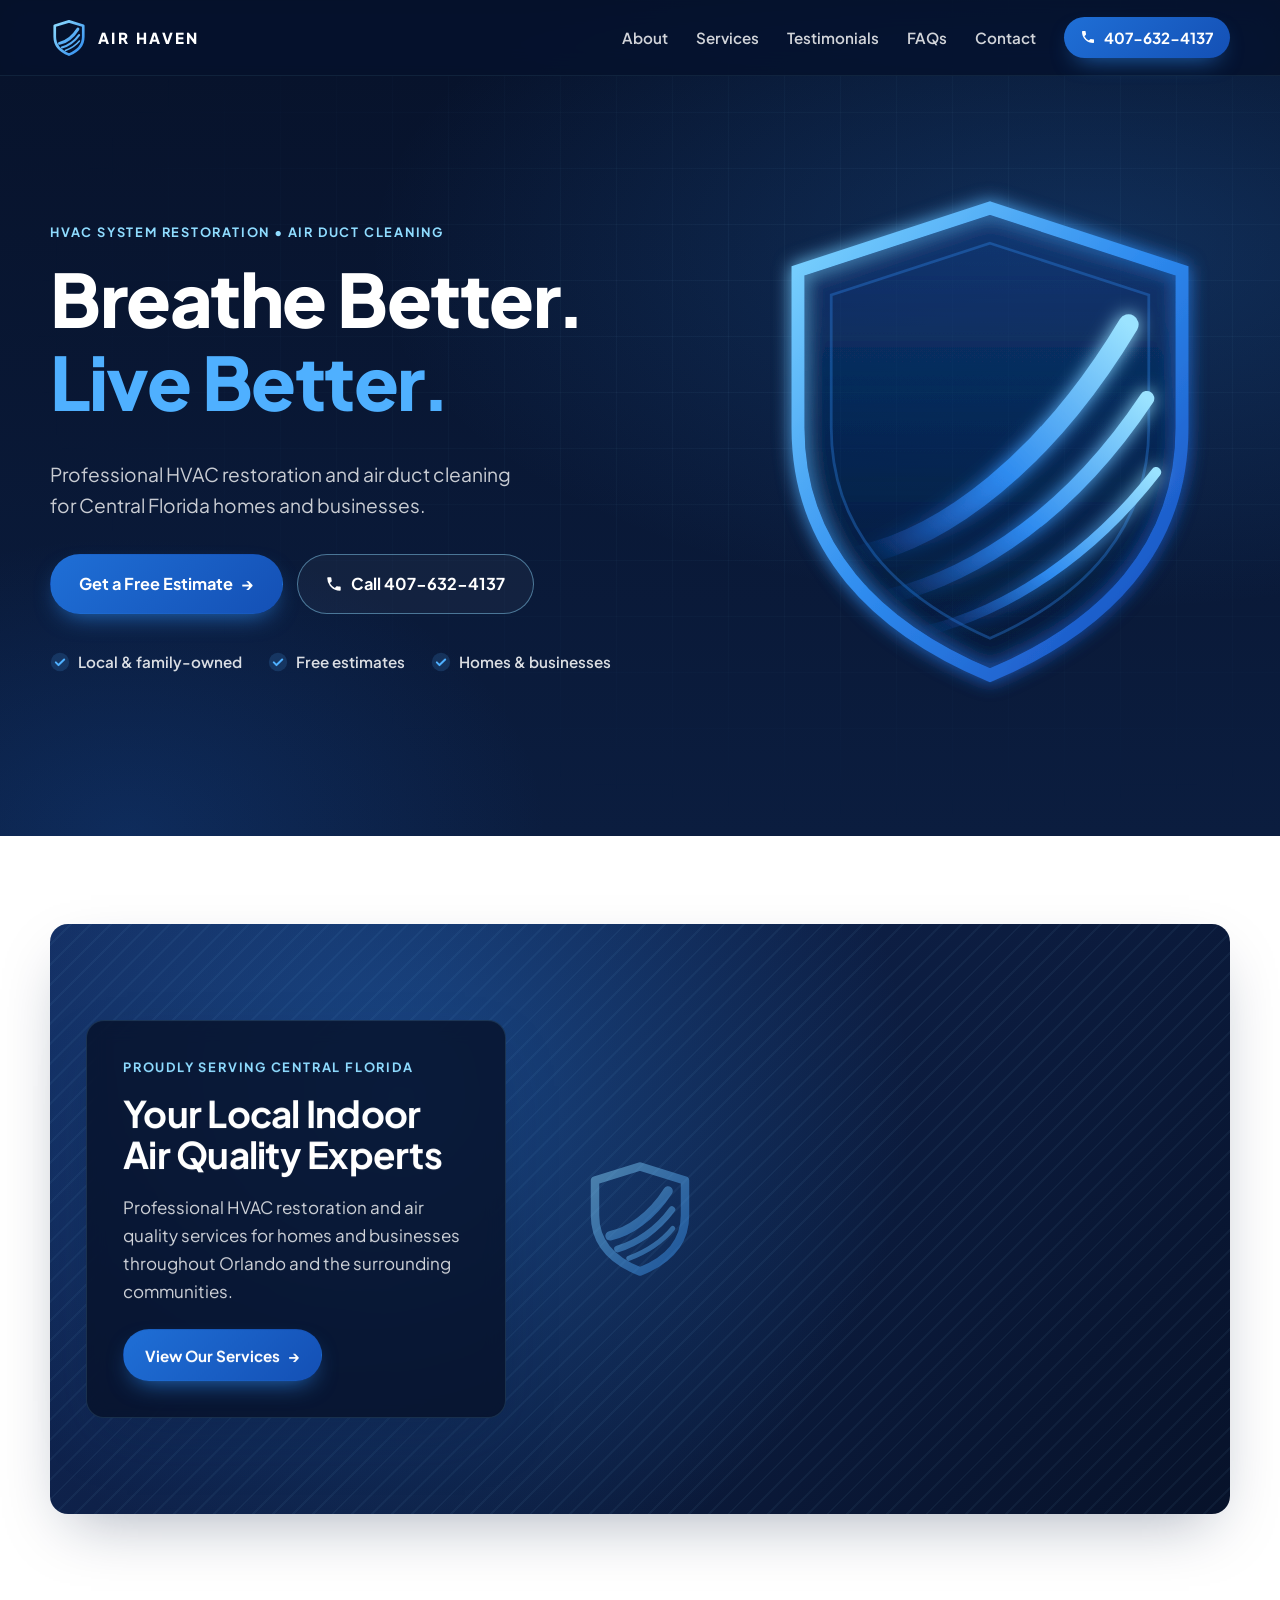
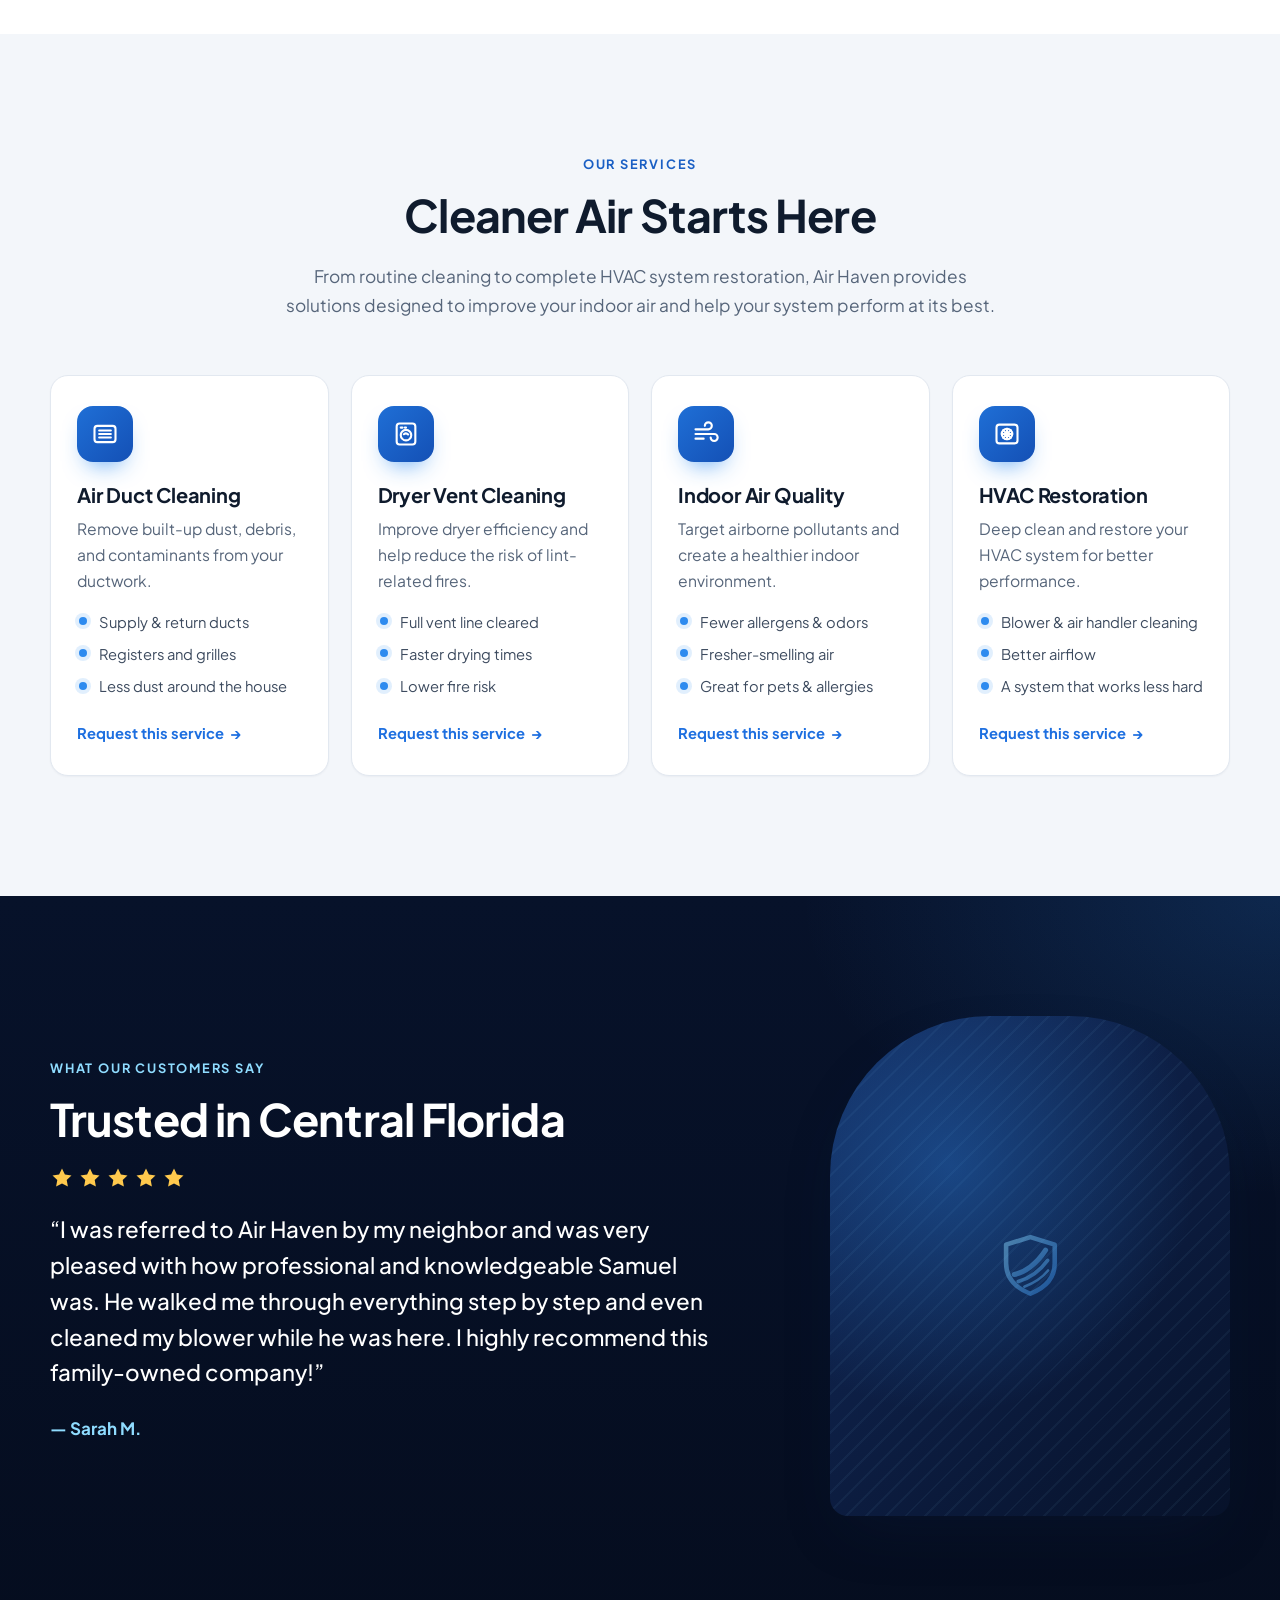
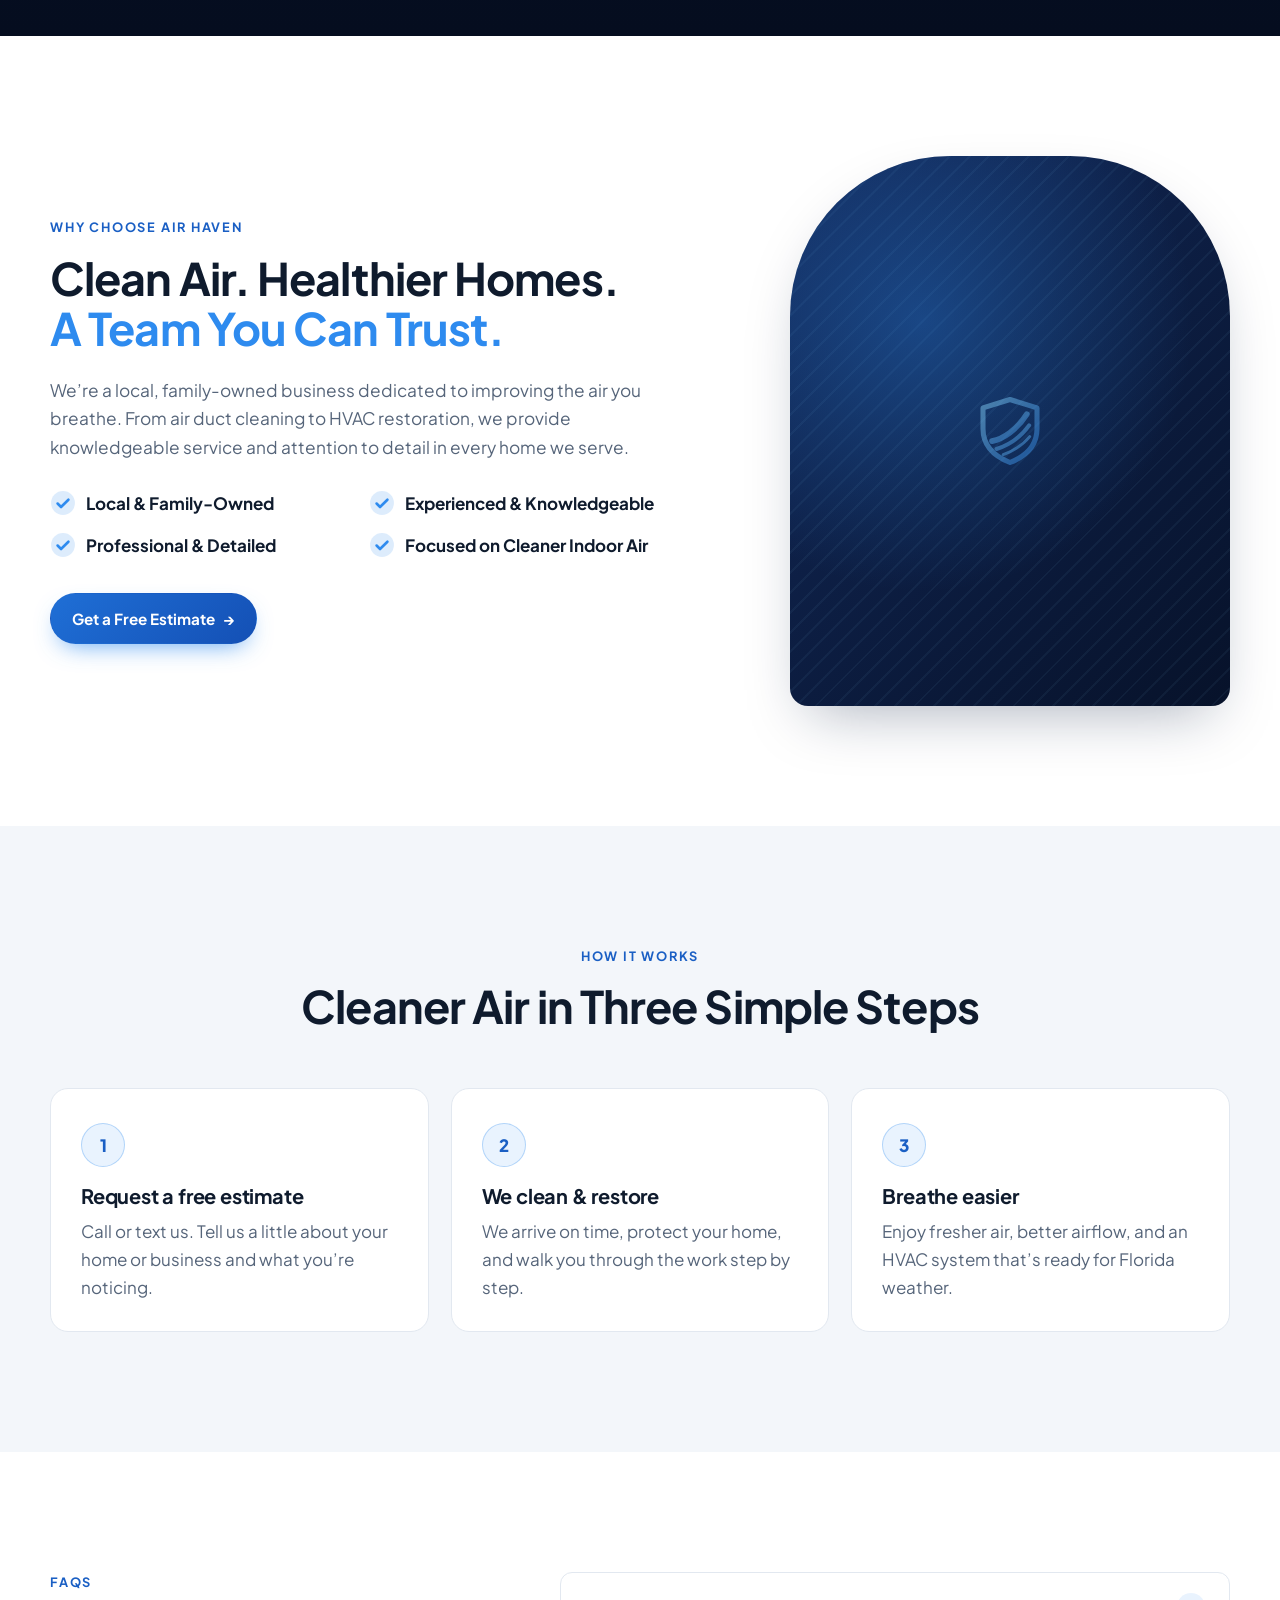
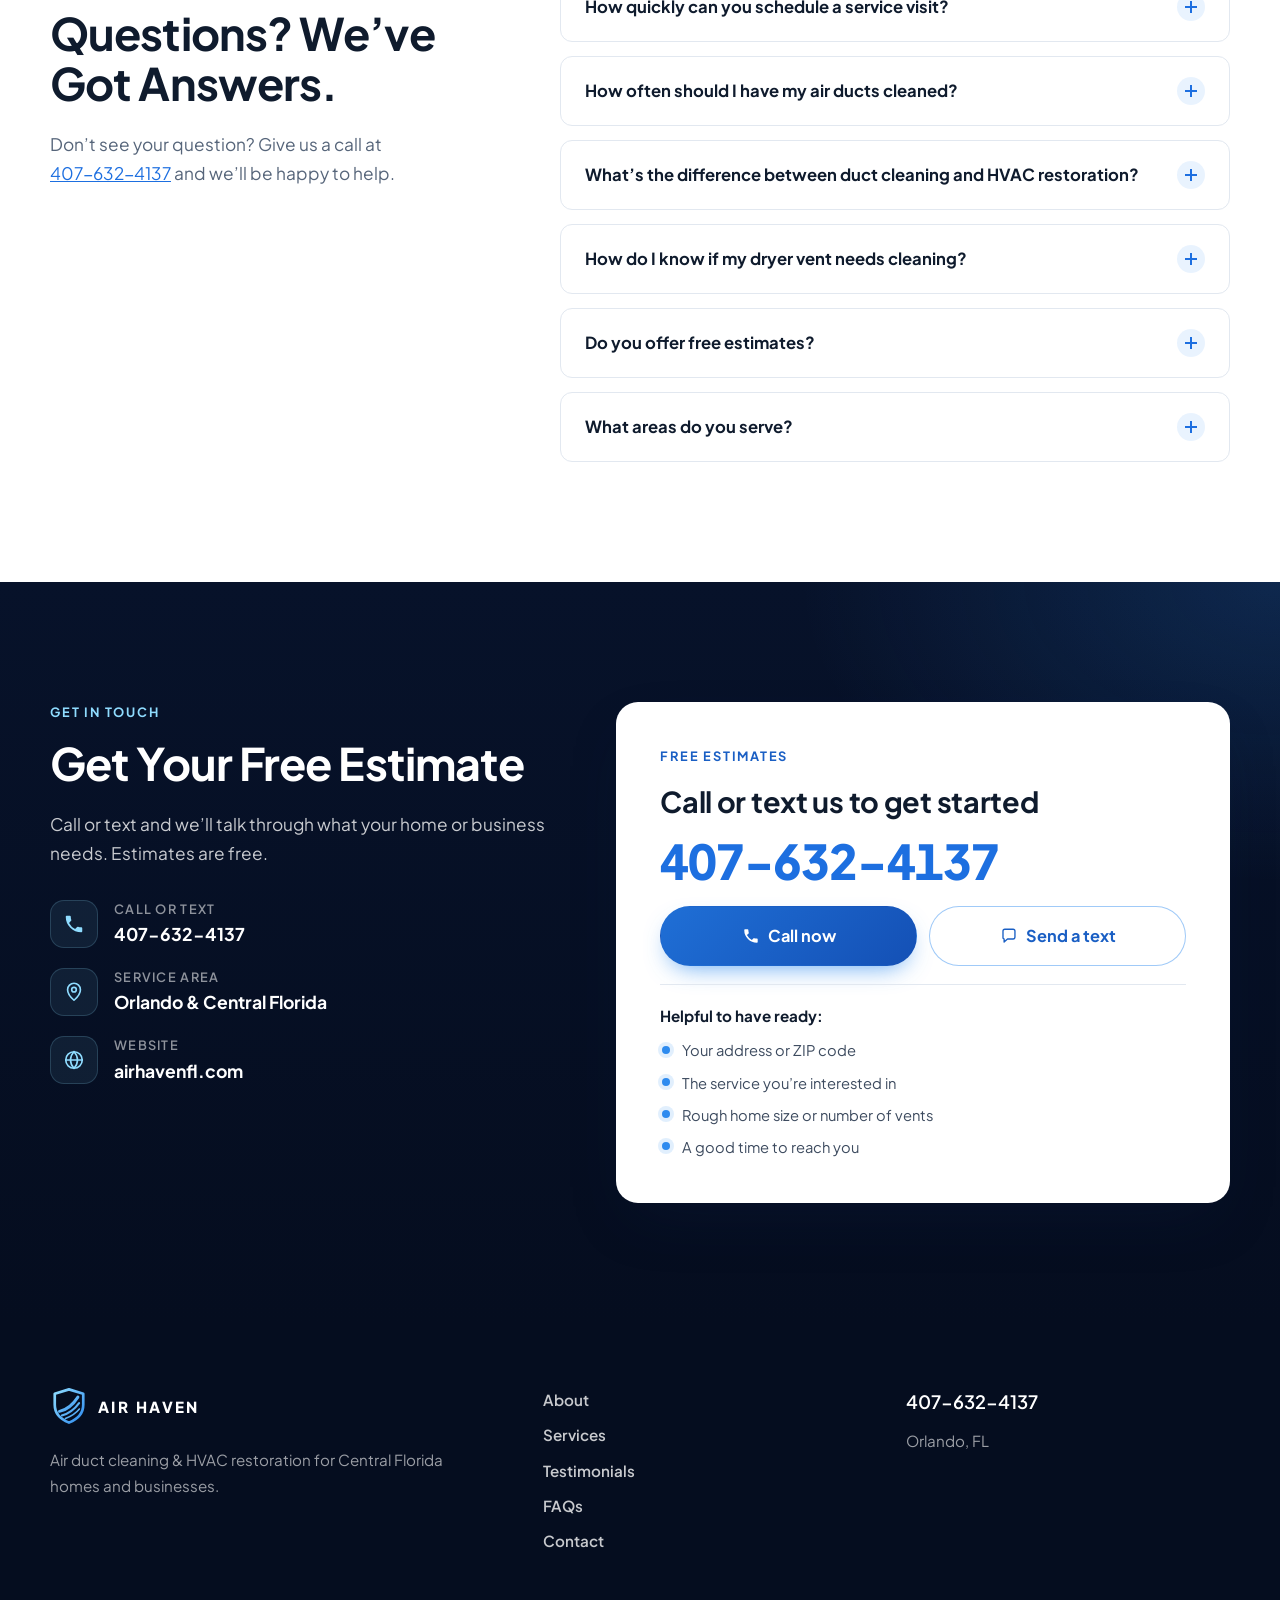
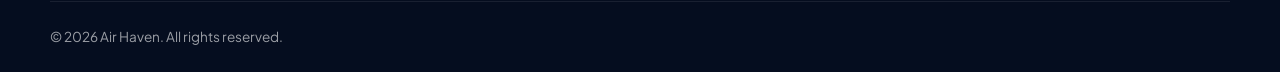
==== commit 3ea5e204: "Fix review findings: copy, contrast, phone hero, link previews - Remove leftover mentions of the est" ====
--- a/index.html
+++ b/index.html
@@ -14,8 +14,13 @@
   <meta property="og:type" content="website">
   <meta property="og:title" content="Air Haven | Breathe Better. Live Better.">
   <meta property="og:description" content="Air duct cleaning and HVAC restoration for Central Florida homes and businesses.">
-  <meta property="og:url" content="https://airhavenfl.com/">
-  <meta property="og:image" content="https://airhavenfl.com/images/van-orlando.jpg">
+  <!-- github.io addresses keep working after launch: GitHub forwards them to the custom domain -->
+  <meta property="og:url" content="https://nilzet10.github.io/air-haven-website/">
+  <meta property="og:image" content="https://nilzet10.github.io/air-haven-website/images/share.png">
+  <meta property="og:image:width" content="1200">
+  <meta property="og:image:height" content="630">
+  <meta property="og:image:alt" content="Air Haven: Breathe Better. Live Better. Air duct cleaning and HVAC restoration for Central Florida.">
+  <meta name="twitter:card" content="summary_large_image">
 
   <link rel="preconnect" href="https://fonts.googleapis.com">
   <link rel="preconnect" href="https://fonts.gstatic.com" crossorigin>
@@ -31,7 +36,7 @@
     "description": "Air duct cleaning, dryer vent cleaning, indoor air quality and HVAC system restoration for Central Florida homes and businesses.",
     "url": "https://airhavenfl.com/",
     "telephone": "+1-407-632-4137",
-    "image": "https://airhavenfl.com/images/van-orlando.jpg",
+    "image": "https://nilzet10.github.io/air-haven-website/images/share.png",
     "areaServed": [
       { "@type": "City", "name": "Orlando, FL" },
       { "@type": "AdministrativeArea", "name": "Central Florida" }
@@ -80,7 +85,6 @@
 
     <!-- ============ HERO ============ -->
     <section class="hero">
-      <div class="hero-glow" aria-hidden="true"></div>
       <div class="container hero-inner">
         <div class="hero-copy">
           <p class="eyebrow eyebrow-light">HVAC System Restoration &bull; Air Duct Cleaning</p>
@@ -144,7 +148,7 @@
         <div class="local-frame">
           <div class="photo photo-wide">
             <img src="images/van-orlando.jpg" alt="Air Haven service van in front of the Orlando skyline" loading="lazy" onerror="this.remove()">
-            <div class="photo-placeholder"><span>Add photo: images/van-orlando.jpg</span></div>
+            <div class="photo-placeholder"><svg viewBox="0 0 64 64" aria-hidden="true"><use href="#shield-logo"/></svg></div>
           </div>
           <div class="local-card">
             <p class="eyebrow">Proudly Serving Central Florida</p>
@@ -230,12 +234,12 @@
             <p>&ldquo;I was referred to Air Haven by my neighbor and was very pleased with how professional and knowledgeable Samuel was. He walked me through everything step by step and even cleaned my blower while he was here. I highly recommend this family-owned company!&rdquo;</p>
             <footer>&mdash; Sarah M.</footer>
           </blockquote>
-          <!-- TODO: replace # with the Google Business Profile reviews link -->
-          <a class="btn btn-primary" href="#" target="_blank" rel="noopener">Read More Reviews <span aria-hidden="true">&rarr;</span></a>
+          <!-- TODO: once she has a Google reviews link, add it back here:
+          <a class="btn btn-primary" href="GOOGLE-REVIEWS-LINK" target="_blank" rel="noopener">Read More Reviews <span aria-hidden="true">&rarr;</span></a> -->
         </div>
         <div class="photo photo-tall">
           <img src="images/tech-dryer-vent.jpg" alt="Air Haven technician cleaning HVAC equipment" loading="lazy" onerror="this.remove()">
-          <div class="photo-placeholder"><span>Add photo: images/tech-dryer-vent.jpg</span></div>
+          <div class="photo-placeholder"><svg viewBox="0 0 64 64" aria-hidden="true"><use href="#shield-logo"/></svg></div>
         </div>
       </div>
     </section>
@@ -257,7 +261,7 @@
         </div>
         <div class="photo photo-tall">
           <img src="images/tech-ladder.jpg" alt="Air Haven technician cleaning a ceiling air vent" loading="lazy" onerror="this.remove()">
-          <div class="photo-placeholder"><span>Add photo: images/tech-ladder.jpg</span></div>
+          <div class="photo-placeholder"><svg viewBox="0 0 64 64" aria-hidden="true"><use href="#shield-logo"/></svg></div>
         </div>
       </div>
     </section>
@@ -273,7 +277,7 @@
           <li class="step reveal">
             <span class="step-num">1</span>
             <h3>Request a free estimate</h3>
-            <p>Call us or send the form below. Tell us a little about your home or business and what you&rsquo;re noticing.</p>
+            <p>Call or text us. Tell us a little about your home or business and what you&rsquo;re noticing.</p>
           </li>
           <li class="step reveal">
             <span class="step-num">2</span>
@@ -301,7 +305,7 @@
         <div class="faq-list">
           <details>
             <summary>How quickly can you schedule a service visit?</summary>
-            <p>Call us or send a request through the estimate form and we&rsquo;ll get back to you quickly to find a time that works with your schedule.</p>
+            <p>Call or text us and we&rsquo;ll find a time that works with your schedule.</p>
           </details>
           <details>
             <summary>How often should I have my air ducts cleaned?</summary>
@@ -317,7 +321,7 @@
           </details>
           <details>
             <summary>Do you offer free estimates?</summary>
-            <p>Yes. Reach out by phone or through our estimate form and we&rsquo;ll talk through what your home or business needs.</p>
+            <p>Yes. Call or text us and we&rsquo;ll talk through what your home or business needs.</p>
           </details>
           <details>
             <summary>What areas do you serve?</summary>
--- a/styles.css
+++ b/styles.css
@@ -8,6 +8,9 @@
   --navy-900: #07122a;
   --navy-800: #0b1d3f;
   --navy-700: #12295a;
+  --blue-700: #1450b5;
+  --blue-text: #1a5fc4; /* small blue text on light backgrounds (AA contrast) */
+  --btn-from: #1f6fd6;  /* button gradient start, dark enough for white text */
   --blue-600: #1d6fe0;
   --blue-500: #2e8bef;
   --blue-400: #4fb0ff;
@@ -15,7 +18,7 @@
 
   --ink: #0f1b2d;
   --body: #3d4b5f;
-  --muted: #6b7a8f;
+  --muted: #56657a;
   --line: #e2e8f0;
   --bg: #ffffff;
   --bg-soft: #f3f6fa;
@@ -70,14 +73,14 @@
   font-weight: 700;
   letter-spacing: .14em;
   text-transform: uppercase;
-  color: var(--blue-500);
+  color: var(--blue-text);
   margin-bottom: .9rem;
 }
 .eyebrow-light { color: var(--cyan-300); }
 
 .skip-link {
   position: absolute; left: 12px; top: -60px; z-index: 100;
-  background: var(--blue-500); color: #fff; padding: 10px 16px; border-radius: 8px;
+  background: var(--blue-700); color: #fff; padding: 10px 16px; border-radius: 8px;
 }
 .skip-link:focus { top: 12px; }
 
@@ -98,7 +101,7 @@
 
 .btn-primary {
   color: #fff;
-  background: linear-gradient(135deg, var(--blue-400), var(--blue-600));
+  background: linear-gradient(135deg, var(--btn-from), var(--blue-700));
   box-shadow: 0 10px 24px -10px rgba(46, 139, 239, .8);
 }
 .btn-primary:hover { transform: translateY(-2px); box-shadow: 0 16px 30px -12px rgba(46, 139, 239, .9); }
@@ -149,7 +152,7 @@
   display: inline-flex; align-items: center; gap: 8px;
   color: #fff; text-decoration: none; font-weight: 700; font-size: .95rem;
   padding: .55em 1.1em; border-radius: 999px;
-  background: linear-gradient(135deg, var(--blue-400), var(--blue-600));
+  background: linear-gradient(135deg, var(--btn-from), var(--blue-700));
   box-shadow: 0 10px 24px -12px rgba(46, 139, 239, .9);
 }
 .header-phone svg { width: 16px; height: 16px; }
@@ -243,10 +246,7 @@
     radial-gradient(circle at 30% 30%, rgba(46, 139, 239, .35), transparent 55%),
     repeating-linear-gradient(135deg, rgba(143, 220, 255, .05) 0 2px, transparent 2px 14px);
 }
-.photo-placeholder span {
-  border: 1.5px dashed rgba(143, 220, 255, .4);
-  padding: .7em 1.1em; border-radius: 10px;
-}
+.photo-placeholder svg { width: clamp(64px, 18%, 120px); height: auto; aspect-ratio: 1; opacity: .45; }
 .photo-wide { aspect-ratio: 16 / 8; }
 .photo-tall { aspect-ratio: 4 / 5; border-radius: 160px 160px var(--radius) var(--radius); }
 
@@ -283,7 +283,7 @@
 }
 .local-card .eyebrow { color: var(--cyan-300); }
 .local-card h2 { color: #fff; font-size: clamp(1.7rem, 3vw, 2.3rem); }
-.local-card p { margin-bottom: 1.5rem; }
+.local-card p:not(.eyebrow) { margin-bottom: 1.5rem; }
 
 /* ---------- Services ---------- */
 .service-grid { display: grid; grid-template-columns: repeat(4, 1fr); gap: 22px; }
@@ -301,7 +301,7 @@
   width: 56px; height: 56px; border-radius: 16px;
   display: grid; place-items: center; margin-bottom: 22px;
   color: #fff;
-  background: linear-gradient(135deg, var(--blue-400), var(--blue-600));
+  background: linear-gradient(135deg, var(--btn-from), var(--blue-700));
   box-shadow: 0 12px 24px -12px rgba(46, 139, 239, .9);
 }
 .service-icon svg { width: 28px; height: 28px; }
@@ -334,7 +334,7 @@
 
 /* ---------- Why choose ---------- */
 .why-inner { display: grid; grid-template-columns: 1.1fr .9fr; gap: 64px; align-items: center; }
-.why-copy > p { font-size: 1.08rem; color: var(--muted); max-width: 52ch; }
+.why-copy > p:not(.eyebrow) { font-size: 1.08rem; color: var(--muted); max-width: 52ch; }
 .why-list { list-style: none; padding: 0; margin: 28px 0 34px; display: grid; grid-template-columns: 1fr 1fr; gap: 14px 24px; }
 .why-list li { display: flex; align-items: center; gap: 10px; font-weight: 700; color: var(--ink); }
 .why-list svg { width: 26px; height: 26px; color: var(--blue-500); flex: none; }
@@ -350,7 +350,7 @@
 .step-num {
   display: grid; place-items: center;
   width: 44px; height: 44px; border-radius: 50%; margin-bottom: 18px;
-  font-weight: 800; color: var(--blue-600);
+  font-weight: 800; color: var(--blue-text);
   background: rgba(46, 139, 239, .1); border: 1.5px solid rgba(46, 139, 239, .3);
 }
 .step p { color: var(--muted); margin: 0; }
@@ -385,7 +385,7 @@
 
 /* ---------- Contact ---------- */
 .contact-inner { display: grid; grid-template-columns: .9fr 1.1fr; gap: 64px; align-items: start; }
-.contact-copy > p { font-size: 1.08rem; max-width: 40ch; }
+.contact-copy > p:not(.eyebrow) { font-size: 1.08rem; max-width: 40ch; }
 .contact-list { list-style: none; padding: 0; margin: 32px 0 0; display: grid; gap: 18px; }
 .contact-list li { display: flex; align-items: center; gap: 16px; }
 .contact-list small { display: block; font-size: .8rem; text-transform: uppercase; letter-spacing: .1em; color: rgba(255, 255, 255, .55); font-weight: 600; }
@@ -409,13 +409,13 @@
 .call-card .eyebrow { margin: 0; }
 .call-card h3 { color: var(--ink); font-size: clamp(1.4rem, 2.4vw, 1.8rem); margin: 0; }
 .call-number {
-  font-size: clamp(2.1rem, 5vw, 3rem); font-weight: 800; letter-spacing: -.02em;
+  font-size: clamp(1.8rem, 8vw, 3rem); font-weight: 800; letter-spacing: -.02em;
   color: var(--blue-600); text-decoration: none; line-height: 1.1;
   font-variant-numeric: tabular-nums;
 }
 .call-actions { display: flex; flex-wrap: wrap; gap: 12px; }
-.call-actions .btn { flex: 1 1 180px; }
-.btn-outline { color: var(--blue-600); border-color: rgba(46, 139, 239, .45); background: #fff; }
+.call-actions .btn { flex: 1 1 160px; }
+.btn-outline { color: var(--blue-text); border-color: rgba(46, 139, 239, .45); background: #fff; }
 .btn-outline:hover { border-color: var(--blue-500); background: rgba(46, 139, 239, .06); }
 .call-ready { border-top: 1px solid var(--line); padding-top: 18px; }
 .call-ready p { margin: 0 0 10px; font-weight: 700; color: var(--ink); font-size: .95rem; }
@@ -470,7 +470,12 @@
   .nav-cta { display: inline-flex; margin-top: 18px; }
 
   .hero-inner { grid-template-columns: 1fr; min-height: 0; padding-block: 48px 72px; gap: 8px; }
-  .hero-art { order: -1; justify-self: center; width: min(240px, 60vw); }
+  /* On phones the shield becomes a faint watermark so the headline and buttons come first */
+  .hero-copy { position: relative; z-index: 1; }
+  .hero-art {
+    position: absolute; top: 16px; right: -28px; z-index: 0;
+    width: clamp(170px, 42vw, 300px); opacity: .3; pointer-events: none;
+  }
 
   .local-frame .photo-wide { aspect-ratio: 16 / 10; min-height: 0; }
   .local-card { position: relative; left: auto; top: auto; transform: none; width: auto; margin: -64px 16px 0; }
@@ -478,7 +483,7 @@
   .testimonial-inner,
   .why-inner,
   .faq-inner,
-  .contact-inner { grid-template-columns: 1fr; gap: 44px; }
+  .contact-inner { grid-template-columns: minmax(0, 1fr); gap: 44px; }
   .testimonial .photo-tall,
   .why .photo-tall { justify-self: center; max-width: 360px; }
   .faq-inner .section-head { position: static; }
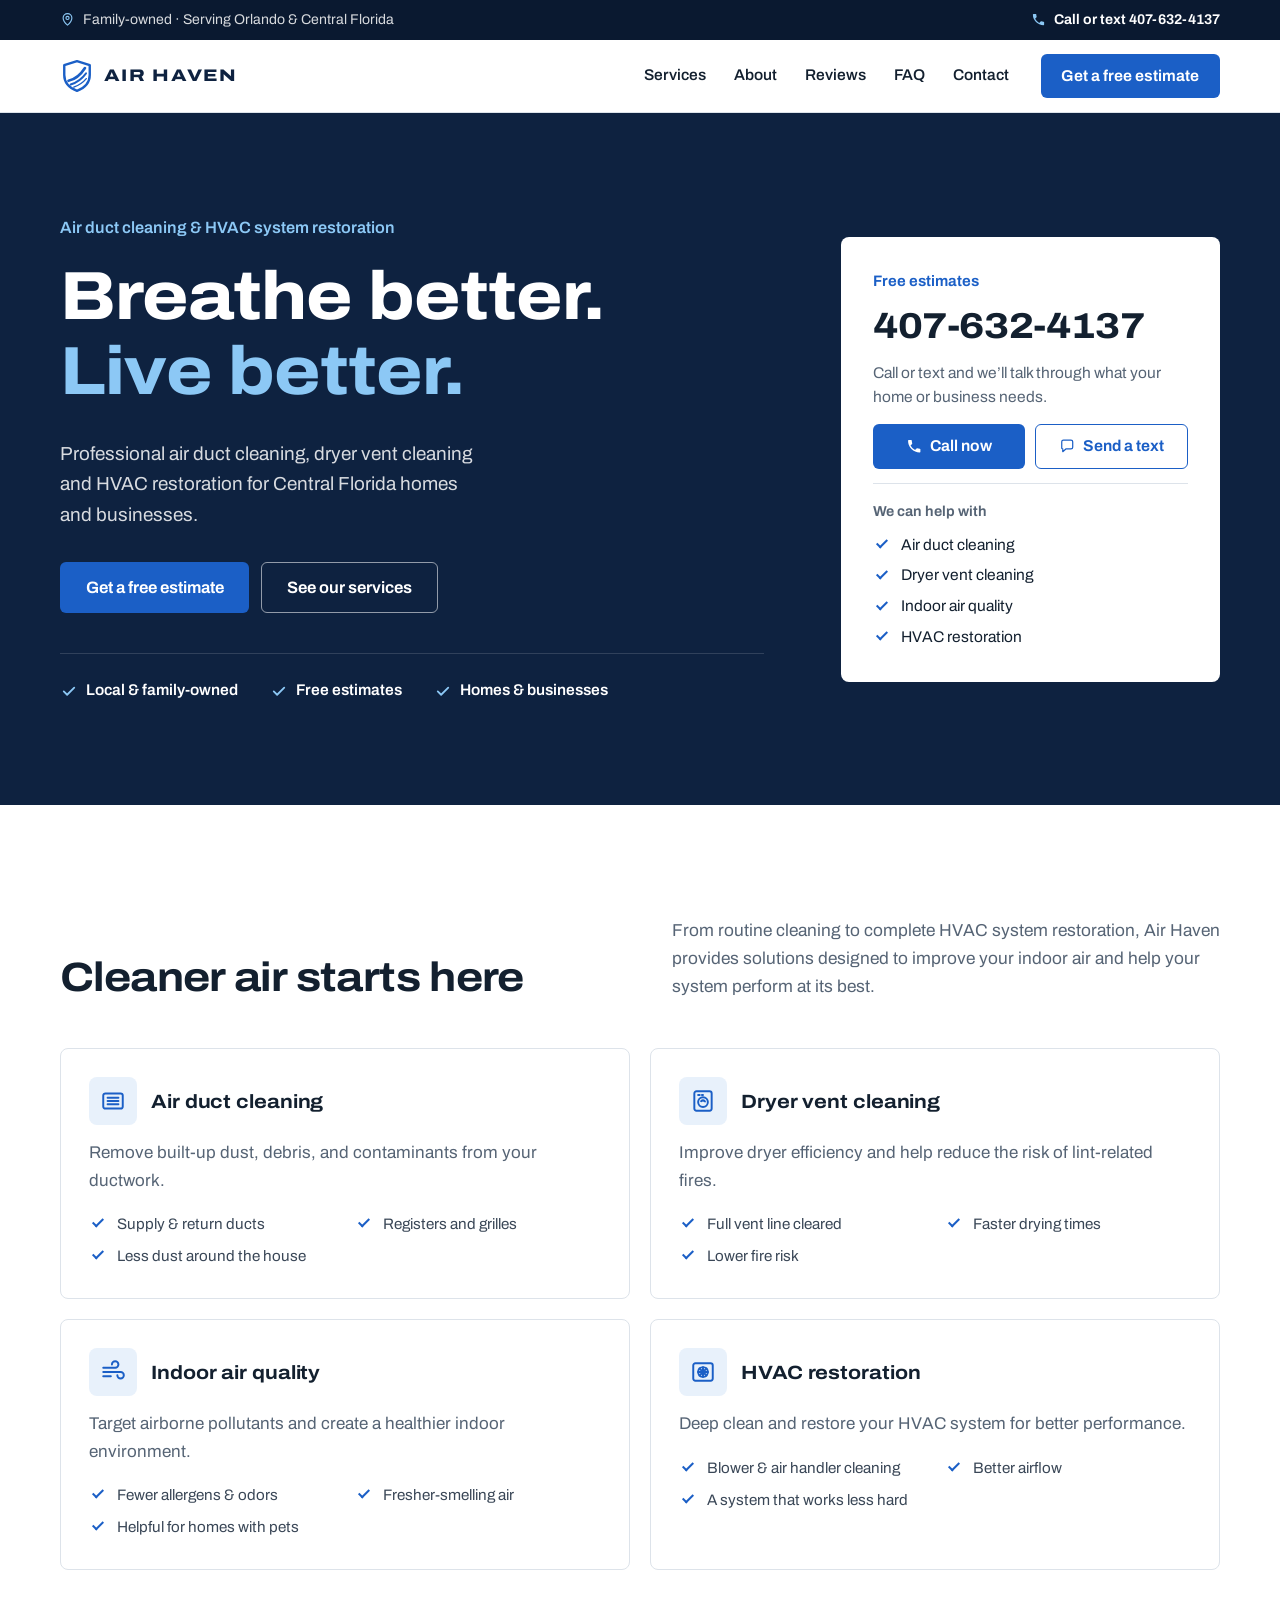
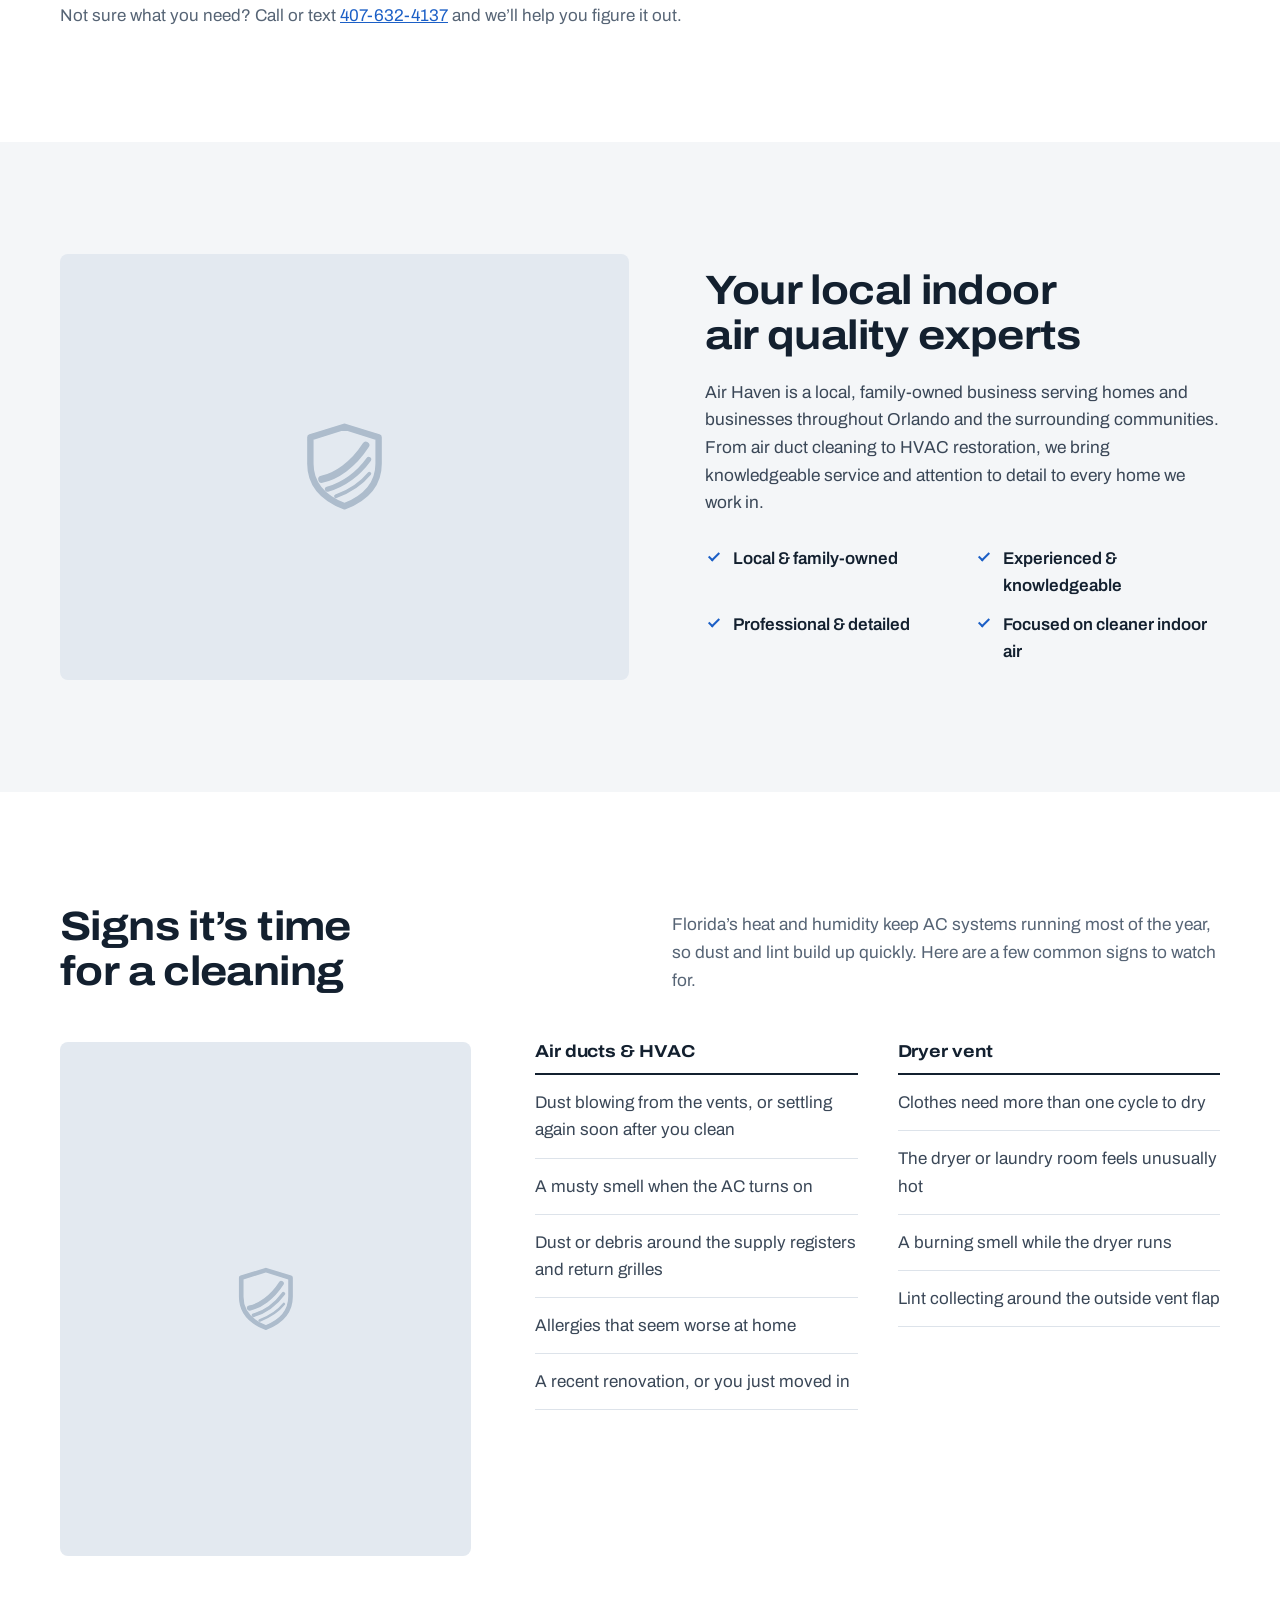
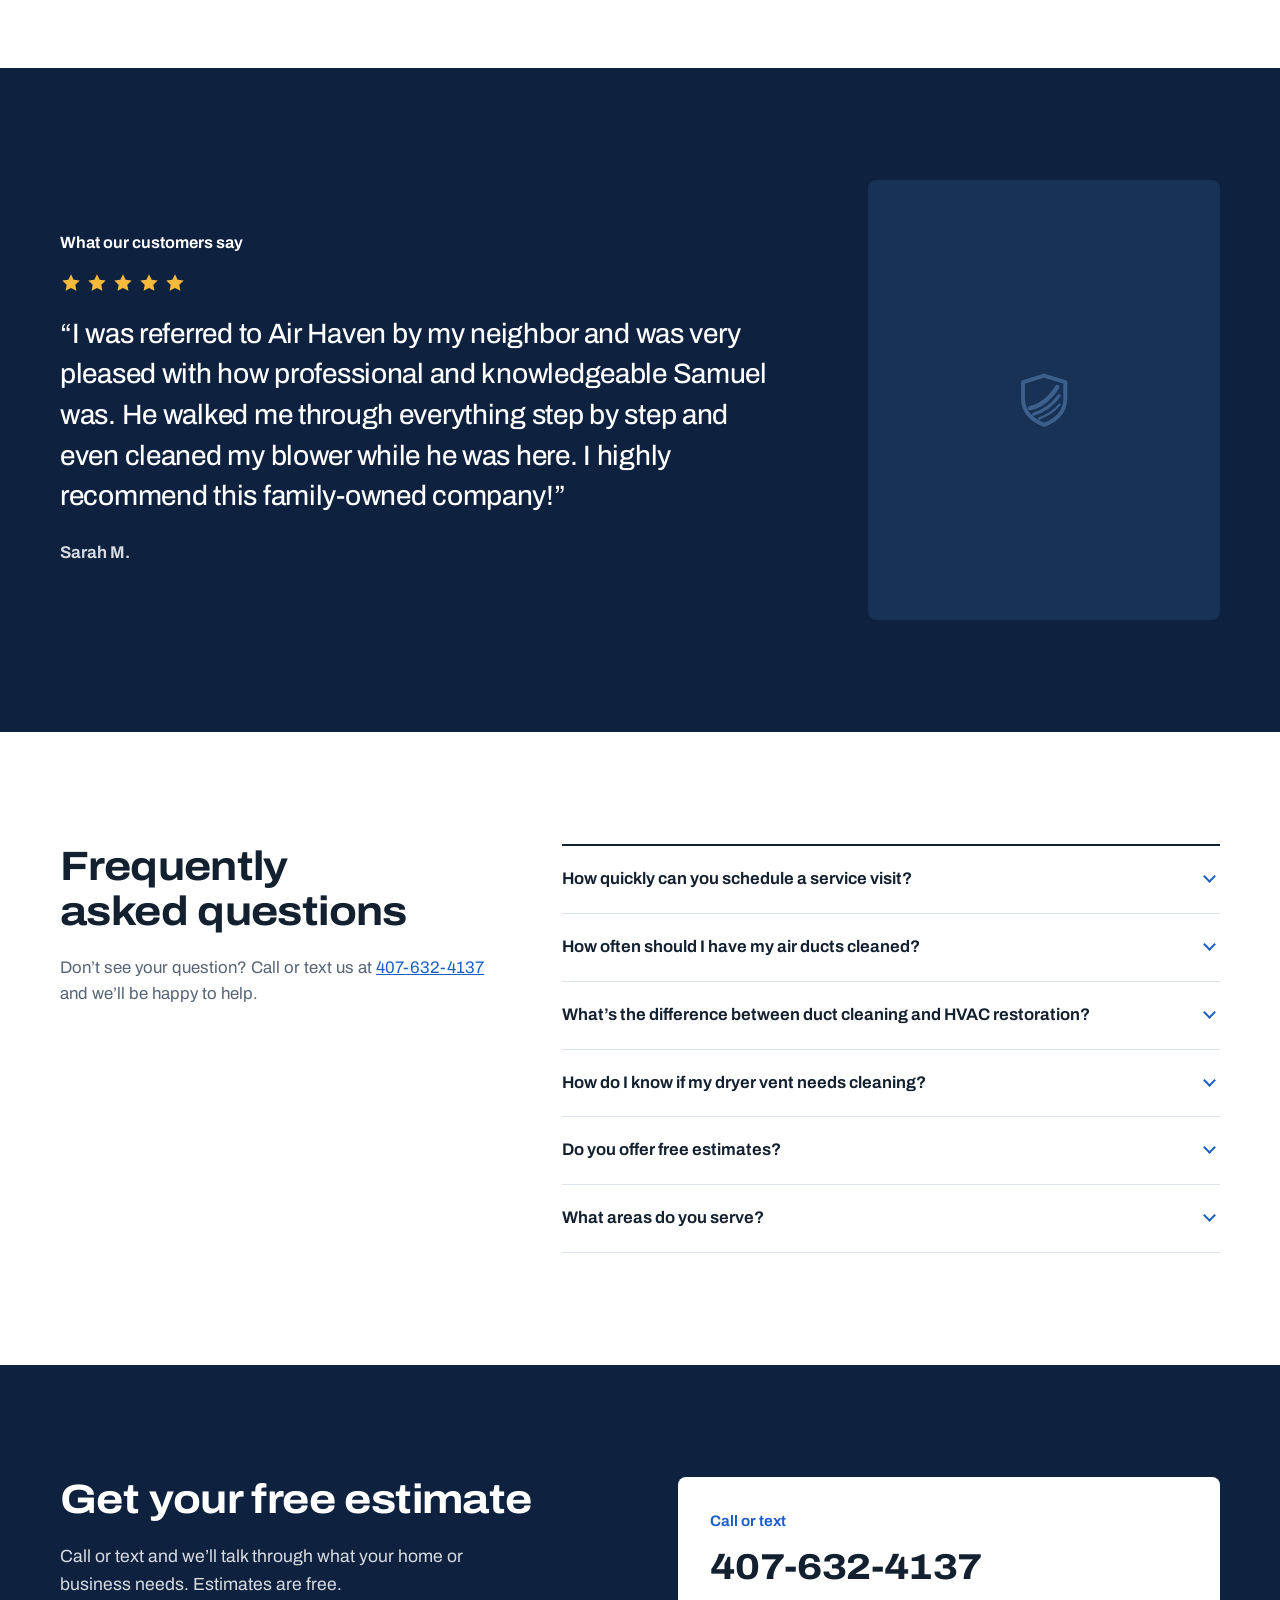
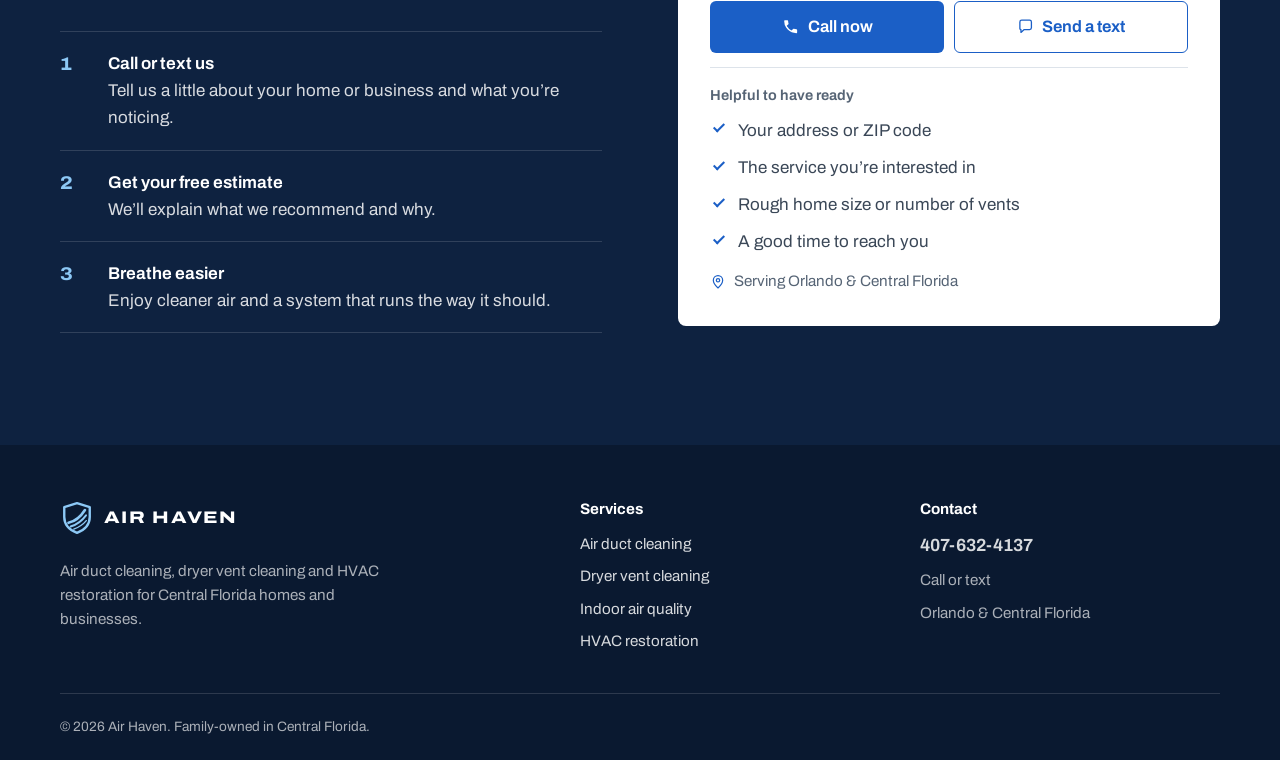
==== commit 1effaf74: "Redesign: flatter, more professional trade-business look - Flat navy and blue brand colors; no glows" ====
--- a/index.html
+++ b/index.html
@@ -7,7 +7,7 @@
   <meta name="description" content="Air Haven is a local, family-owned company providing air duct cleaning, dryer vent cleaning, indoor air quality and HVAC system restoration for Orlando and Central Florida homes and businesses. Get a free estimate.">
   <link rel="canonical" href="https://airhavenfl.com/">
   <link rel="icon" href="favicon.svg" type="image/svg+xml">
-  <meta name="theme-color" content="#07122a">
+  <meta name="theme-color" content="#0e2240">
   <!-- Draft: keeps search engines away until the phone number and photos are confirmed. Remove at launch. -->
   <meta name="robots" content="noindex">
 
@@ -24,9 +24,8 @@
 
   <link rel="preconnect" href="https://fonts.googleapis.com">
   <link rel="preconnect" href="https://fonts.gstatic.com" crossorigin>
-  <link href="https://fonts.googleapis.com/css2?family=Plus+Jakarta+Sans:wght@400;500;600;700;800&display=swap" rel="stylesheet">
+  <link href="https://fonts.googleapis.com/css2?family=Archivo:wdth,wght@100..125,400..800&display=swap" rel="stylesheet">
   <link rel="stylesheet" href="styles.css">
-  <script>document.documentElement.classList.add('js');</script>
 
   <script type="application/ld+json">
   {
@@ -53,6 +52,20 @@
 <body>
   <a class="skip-link" href="#main">Skip to content</a>
 
+  <!-- ============ TOP BAR ============ -->
+  <div class="topbar">
+    <div class="container topbar-inner">
+      <span class="topbar-area">
+        <svg viewBox="0 0 24 24" aria-hidden="true"><use href="#i-pin"/></svg>
+        Family-owned &middot; Serving Orlando &amp; Central Florida
+      </span>
+      <a class="topbar-phone" href="tel:+14076324137">
+        <svg viewBox="0 0 24 24" aria-hidden="true"><use href="#i-phone"/></svg>
+        Call or text 407-632-4137
+      </a>
+    </div>
+  </div>
+
   <!-- ============ HEADER ============ -->
   <header class="site-header" id="top">
     <div class="container header-inner">
@@ -62,18 +75,15 @@
       </a>
 
       <nav class="site-nav" id="site-nav" aria-label="Main">
+        <a href="#services">Services</a>
         <a href="#about">About</a>
-        <a href="#services">Services</a>
-        <a href="#testimonials">Testimonials</a>
-        <a href="#faqs">FAQs</a>
+        <a href="#reviews">Reviews</a>
+        <a href="#faqs">FAQ</a>
         <a href="#contact">Contact</a>
-        <a class="btn btn-primary nav-cta" href="#contact">Free Estimate</a>
+        <a class="btn btn-primary nav-cta" href="#contact">Get a free estimate</a>
       </nav>
 
-      <a class="header-phone" href="tel:+14076324137">
-        <svg viewBox="0 0 24 24" aria-hidden="true"><use href="#i-phone"/></svg>
-        <span>407-632-4137</span>
-      </a>
+      <a class="btn btn-primary header-cta" href="#contact">Get a free estimate</a>
 
       <button class="nav-toggle" aria-controls="site-nav" aria-expanded="false" aria-label="Open menu">
         <span></span><span></span><span></span>
@@ -87,220 +97,197 @@
     <section class="hero">
       <div class="container hero-inner">
         <div class="hero-copy">
-          <p class="eyebrow eyebrow-light">HVAC System Restoration &bull; Air Duct Cleaning</p>
-          <h1>Breathe Better.<br><span class="accent">Live Better.</span></h1>
-          <p class="hero-lede">Professional HVAC restoration and air duct cleaning for Central Florida homes and businesses.</p>
+          <p class="hero-kicker">Air duct cleaning &amp; HVAC system restoration</p>
+          <h1>Breathe better.<br><span class="accent">Live better.</span></h1>
+          <p class="hero-lede">Professional air duct cleaning, dryer vent cleaning and HVAC restoration for Central Florida homes and businesses.</p>
           <div class="hero-actions">
-            <a class="btn btn-primary btn-lg" href="#contact">Get a Free Estimate <span aria-hidden="true">&rarr;</span></a>
-            <a class="btn btn-ghost btn-lg" href="tel:+14076324137">
-              <svg viewBox="0 0 24 24" aria-hidden="true"><use href="#i-phone"/></svg>
-              Call 407-632-4137
-            </a>
-          </div>
-          <ul class="hero-trust">
+            <a class="btn btn-primary btn-lg" href="#contact">Get a free estimate</a>
+            <a class="btn btn-outline-light btn-lg" href="#services">See our services</a>
+          </div>
+          <ul class="hero-facts">
             <li><svg viewBox="0 0 24 24" aria-hidden="true"><use href="#i-check"/></svg>Local &amp; family-owned</li>
             <li><svg viewBox="0 0 24 24" aria-hidden="true"><use href="#i-check"/></svg>Free estimates</li>
             <li><svg viewBox="0 0 24 24" aria-hidden="true"><use href="#i-check"/></svg>Homes &amp; businesses</li>
           </ul>
         </div>
 
-        <div class="hero-art" aria-hidden="true">
-          <svg viewBox="0 0 520 560" class="hero-shield">
-            <defs>
-              <linearGradient id="hs-stroke" x1="0" y1="0" x2="1" y2="1">
-                <stop offset="0" stop-color="#7fd6ff"/>
-                <stop offset=".5" stop-color="#2e8bef"/>
-                <stop offset="1" stop-color="#1546b8"/>
-              </linearGradient>
-              <linearGradient id="hs-fill" x1="0" y1="0" x2="0" y2="1">
-                <stop offset="0" stop-color="#123a7a" stop-opacity=".55"/>
-                <stop offset="1" stop-color="#071a40" stop-opacity=".15"/>
-              </linearGradient>
-              <linearGradient id="hs-wing" x1="0" y1="1" x2="1" y2="0">
-                <stop offset="0" stop-color="#1b5fd6" stop-opacity="0"/>
-                <stop offset=".45" stop-color="#2e8bef"/>
-                <stop offset="1" stop-color="#9be3ff"/>
-              </linearGradient>
-              <filter id="hs-glow" x="-30%" y="-30%" width="160%" height="160%">
-                <feGaussianBlur stdDeviation="10" result="b"/>
-                <feMerge><feMergeNode in="b"/><feMergeNode in="SourceGraphic"/></feMerge>
-              </filter>
-            </defs>
-            <path d="M260 24 L468 92 V262 C468 392 384 478 260 530 C136 478 52 392 52 262 V92 Z"
-                  fill="url(#hs-fill)" stroke="url(#hs-stroke)" stroke-width="14" filter="url(#hs-glow)"/>
-            <path d="M260 62 L432 118 V262 C432 370 364 444 260 490 C156 444 88 370 88 262 V118 Z"
-                  fill="none" stroke="#2e8bef" stroke-opacity=".35" stroke-width="3"/>
-            <g filter="url(#hs-glow)" stroke-linecap="round" fill="none" stroke="url(#hs-wing)">
-              <path class="flow flow-1" d="M120 400 C210 380 320 300 410 150" stroke-width="22"/>
-              <path class="flow flow-2" d="M150 445 C250 420 350 350 430 230" stroke-width="16"/>
-              <path class="flow flow-3" d="M190 482 C280 460 370 400 440 310" stroke-width="11"/>
-            </g>
-          </svg>
-          <span class="particle p1"></span><span class="particle p2"></span><span class="particle p3"></span>
-          <span class="particle p4"></span><span class="particle p5"></span>
-        </div>
-      </div>
-    </section>
-
-    <!-- ============ LOCAL / ABOUT ============ -->
-    <section class="local" id="about">
+        <aside class="estimate-card" aria-labelledby="estimate-title">
+          <p class="estimate-label" id="estimate-title">Free estimates</p>
+          <a class="estimate-number" href="tel:+14076324137">407-632-4137</a>
+          <p class="estimate-note">Call or text and we&rsquo;ll talk through what your home or business needs.</p>
+          <div class="estimate-actions">
+            <a class="btn btn-primary" href="tel:+14076324137">
+              <svg viewBox="0 0 24 24" aria-hidden="true"><use href="#i-phone"/></svg> Call now
+            </a>
+            <a class="btn btn-outline" href="sms:+14076324137">
+              <svg viewBox="0 0 24 24" aria-hidden="true"><use href="#i-chat"/></svg> Send a text
+            </a>
+          </div>
+          <div class="estimate-services">
+            <p>We can help with</p>
+            <ul class="checks">
+              <li>Air duct cleaning</li>
+              <li>Dryer vent cleaning</li>
+              <li>Indoor air quality</li>
+              <li>HVAC restoration</li>
+            </ul>
+          </div>
+        </aside>
+      </div>
+    </section>
+
+    <!-- ============ SERVICES ============ -->
+    <section class="services" id="services">
       <div class="container">
-        <div class="local-frame">
-          <div class="photo photo-wide">
-            <img src="images/van-orlando.jpg" alt="Air Haven service van in front of the Orlando skyline" loading="lazy" onerror="this.remove()">
-            <div class="photo-placeholder"><svg viewBox="0 0 64 64" aria-hidden="true"><use href="#shield-logo"/></svg></div>
-          </div>
-          <div class="local-card">
-            <p class="eyebrow">Proudly Serving Central Florida</p>
-            <h2>Your Local Indoor Air Quality Experts</h2>
-            <p>Professional HVAC restoration and air quality services for homes and businesses throughout Orlando and the surrounding communities.</p>
-            <a class="btn btn-primary" href="#services">View Our Services <span aria-hidden="true">&rarr;</span></a>
-          </div>
-        </div>
-      </div>
-    </section>
-
-    <!-- ============ SERVICES ============ -->
-    <section class="services section-soft" id="services">
-      <div class="container">
-        <header class="section-head">
-          <p class="eyebrow">Our Services</p>
-          <h2>Cleaner Air Starts Here</h2>
+        <div class="section-intro">
+          <h2>Cleaner air starts here</h2>
           <p>From routine cleaning to complete HVAC system restoration, Air Haven provides solutions designed to improve your indoor air and help your system perform at its best.</p>
-        </header>
+        </div>
 
         <div class="service-grid">
-          <article class="service-card reveal">
-            <div class="service-icon"><svg viewBox="0 0 24 24" aria-hidden="true"><use href="#i-duct"/></svg></div>
-            <h3>Air Duct Cleaning</h3>
+          <article class="service">
+            <div class="service-head">
+              <span class="service-icon"><svg viewBox="0 0 24 24" aria-hidden="true"><use href="#i-duct"/></svg></span>
+              <h3>Air duct cleaning</h3>
+            </div>
             <p>Remove built-up dust, debris, and contaminants from your ductwork.</p>
-            <ul class="ticks">
+            <ul class="checks">
               <li>Supply &amp; return ducts</li>
               <li>Registers and grilles</li>
               <li>Less dust around the house</li>
             </ul>
-            <a class="card-link" href="#contact">Request this service <span aria-hidden="true">&rarr;</span></a>
           </article>
 
-          <article class="service-card reveal">
-            <div class="service-icon"><svg viewBox="0 0 24 24" aria-hidden="true"><use href="#i-vent"/></svg></div>
-            <h3>Dryer Vent Cleaning</h3>
+          <article class="service">
+            <div class="service-head">
+              <span class="service-icon"><svg viewBox="0 0 24 24" aria-hidden="true"><use href="#i-vent"/></svg></span>
+              <h3>Dryer vent cleaning</h3>
+            </div>
             <p>Improve dryer efficiency and help reduce the risk of lint-related fires.</p>
-            <ul class="ticks">
+            <ul class="checks">
               <li>Full vent line cleared</li>
               <li>Faster drying times</li>
               <li>Lower fire risk</li>
             </ul>
-            <a class="card-link" href="#contact">Request this service <span aria-hidden="true">&rarr;</span></a>
           </article>
 
-          <article class="service-card reveal">
-            <div class="service-icon"><svg viewBox="0 0 24 24" aria-hidden="true"><use href="#i-air"/></svg></div>
-            <h3>Indoor Air Quality</h3>
+          <article class="service">
+            <div class="service-head">
+              <span class="service-icon"><svg viewBox="0 0 24 24" aria-hidden="true"><use href="#i-air"/></svg></span>
+              <h3>Indoor air quality</h3>
+            </div>
             <p>Target airborne pollutants and create a healthier indoor environment.</p>
-            <ul class="ticks">
+            <ul class="checks">
               <li>Fewer allergens &amp; odors</li>
               <li>Fresher-smelling air</li>
-              <li>Great for pets &amp; allergies</li>
-            </ul>
-            <a class="card-link" href="#contact">Request this service <span aria-hidden="true">&rarr;</span></a>
+              <li>Helpful for homes with pets</li>
+            </ul>
           </article>
 
-          <article class="service-card reveal">
-            <div class="service-icon"><svg viewBox="0 0 24 24" aria-hidden="true"><use href="#i-hvac"/></svg></div>
-            <h3>HVAC Restoration</h3>
+          <article class="service">
+            <div class="service-head">
+              <span class="service-icon"><svg viewBox="0 0 24 24" aria-hidden="true"><use href="#i-hvac"/></svg></span>
+              <h3>HVAC restoration</h3>
+            </div>
             <p>Deep clean and restore your HVAC system for better performance.</p>
-            <ul class="ticks">
+            <ul class="checks">
               <li>Blower &amp; air handler cleaning</li>
               <li>Better airflow</li>
               <li>A system that works less hard</li>
             </ul>
-            <a class="card-link" href="#contact">Request this service <span aria-hidden="true">&rarr;</span></a>
           </article>
         </div>
-      </div>
-    </section>
-
-    <!-- ============ TESTIMONIAL ============ -->
-    <section class="testimonial section-dark" id="testimonials">
-      <div class="container testimonial-inner">
-        <div class="testimonial-copy">
-          <p class="eyebrow eyebrow-light">What Our Customers Say</p>
-          <h2>Trusted in Central Florida</h2>
+
+        <p class="services-note">Not sure what you need? Call or text <a href="tel:+14076324137">407-632-4137</a> and we&rsquo;ll help you figure it out.</p>
+      </div>
+    </section>
+
+    <!-- ============ ABOUT ============ -->
+    <section class="about section-soft" id="about">
+      <div class="container about-inner">
+        <div class="photo photo-landscape">
+          <img src="images/van-orlando.jpg" alt="Air Haven service van in front of the Orlando skyline" loading="lazy" onerror="this.remove()">
+          <div class="photo-placeholder"><svg viewBox="0 0 64 64" aria-hidden="true"><use href="#shield-logo"/></svg></div>
+        </div>
+        <div class="about-copy">
+          <h2>Your local indoor air quality experts</h2>
+          <p>Air Haven is a local, family-owned business serving homes and businesses throughout Orlando and the surrounding communities. From air duct cleaning to HVAC restoration, we bring knowledgeable service and attention to detail to every home we work in.</p>
+          <ul class="checks checks-2col">
+            <li>Local &amp; family-owned</li>
+            <li>Experienced &amp; knowledgeable</li>
+            <li>Professional &amp; detailed</li>
+            <li>Focused on cleaner indoor air</li>
+          </ul>
+        </div>
+      </div>
+    </section>
+
+    <!-- ============ SIGNS ============ -->
+    <section class="signs" id="signs">
+      <div class="container">
+        <div class="section-intro">
+          <h2>Signs it&rsquo;s time for a cleaning</h2>
+          <p>Florida&rsquo;s heat and humidity keep AC systems running most of the year, so dust and lint build up quickly. Here are a few common signs to watch for.</p>
+        </div>
+        <div class="signs-inner">
+          <div class="photo photo-portrait">
+            <img src="images/tech-ladder.jpg" alt="Air Haven technician cleaning a ceiling air vent" loading="lazy" onerror="this.remove()">
+            <div class="photo-placeholder"><svg viewBox="0 0 64 64" aria-hidden="true"><use href="#shield-logo"/></svg></div>
+          </div>
+          <div class="signs-lists">
+            <div>
+              <h3>Air ducts &amp; HVAC</h3>
+              <ul class="sign-list">
+                <li>Dust blowing from the vents, or settling again soon after you clean</li>
+                <li>A musty smell when the AC turns on</li>
+                <li>Dust or debris around the supply registers and return grilles</li>
+                <li>Allergies that seem worse at home</li>
+                <li>A recent renovation, or you just moved in</li>
+              </ul>
+            </div>
+            <div>
+              <h3>Dryer vent</h3>
+              <ul class="sign-list">
+                <li>Clothes need more than one cycle to dry</li>
+                <li>The dryer or laundry room feels unusually hot</li>
+                <li>A burning smell while the dryer runs</li>
+                <li>Lint collecting around the outside vent flap</li>
+              </ul>
+            </div>
+          </div>
+        </div>
+      </div>
+    </section>
+
+    <!-- ============ REVIEW ============ -->
+    <section class="review section-navy" id="reviews">
+      <div class="container review-inner">
+        <figure class="review-quote">
+          <h2 class="review-heading">What our customers say</h2>
           <div class="stars" role="img" aria-label="5 out of 5 stars">
             <svg viewBox="0 0 24 24"><use href="#i-star"/></svg><svg viewBox="0 0 24 24"><use href="#i-star"/></svg><svg viewBox="0 0 24 24"><use href="#i-star"/></svg><svg viewBox="0 0 24 24"><use href="#i-star"/></svg><svg viewBox="0 0 24 24"><use href="#i-star"/></svg>
           </div>
           <blockquote>
             <p>&ldquo;I was referred to Air Haven by my neighbor and was very pleased with how professional and knowledgeable Samuel was. He walked me through everything step by step and even cleaned my blower while he was here. I highly recommend this family-owned company!&rdquo;</p>
-            <footer>&mdash; Sarah M.</footer>
           </blockquote>
+          <figcaption>Sarah M.</figcaption>
           <!-- TODO: once she has a Google reviews link, add it back here:
-          <a class="btn btn-primary" href="GOOGLE-REVIEWS-LINK" target="_blank" rel="noopener">Read More Reviews <span aria-hidden="true">&rarr;</span></a> -->
-        </div>
-        <div class="photo photo-tall">
+          <a class="btn btn-outline-light" href="GOOGLE-REVIEWS-LINK" target="_blank" rel="noopener">Read more reviews on Google</a> -->
+        </figure>
+        <div class="photo photo-portrait">
           <img src="images/tech-dryer-vent.jpg" alt="Air Haven technician cleaning HVAC equipment" loading="lazy" onerror="this.remove()">
           <div class="photo-placeholder"><svg viewBox="0 0 64 64" aria-hidden="true"><use href="#shield-logo"/></svg></div>
         </div>
-      </div>
-    </section>
-
-    <!-- ============ WHY CHOOSE ============ -->
-    <section class="why" id="why">
-      <div class="container why-inner">
-        <div class="why-copy">
-          <p class="eyebrow">Why Choose Air Haven</p>
-          <h2>Clean Air. Healthier Homes.<br><span class="accent">A Team You Can Trust.</span></h2>
-          <p>We&rsquo;re a local, family-owned business dedicated to improving the air you breathe. From air duct cleaning to HVAC restoration, we provide knowledgeable service and attention to detail in every home we serve.</p>
-          <ul class="why-list">
-            <li><svg viewBox="0 0 24 24" aria-hidden="true"><use href="#i-check"/></svg>Local &amp; Family-Owned</li>
-            <li><svg viewBox="0 0 24 24" aria-hidden="true"><use href="#i-check"/></svg>Experienced &amp; Knowledgeable</li>
-            <li><svg viewBox="0 0 24 24" aria-hidden="true"><use href="#i-check"/></svg>Professional &amp; Detailed</li>
-            <li><svg viewBox="0 0 24 24" aria-hidden="true"><use href="#i-check"/></svg>Focused on Cleaner Indoor Air</li>
-          </ul>
-          <a class="btn btn-primary" href="#contact">Get a Free Estimate <span aria-hidden="true">&rarr;</span></a>
-        </div>
-        <div class="photo photo-tall">
-          <img src="images/tech-ladder.jpg" alt="Air Haven technician cleaning a ceiling air vent" loading="lazy" onerror="this.remove()">
-          <div class="photo-placeholder"><svg viewBox="0 0 64 64" aria-hidden="true"><use href="#shield-logo"/></svg></div>
-        </div>
-      </div>
-    </section>
-
-    <!-- ============ PROCESS ============ -->
-    <section class="process section-soft">
-      <div class="container">
-        <header class="section-head">
-          <p class="eyebrow">How It Works</p>
-          <h2>Cleaner Air in Three Simple Steps</h2>
-        </header>
-        <ol class="steps">
-          <li class="step reveal">
-            <span class="step-num">1</span>
-            <h3>Request a free estimate</h3>
-            <p>Call or text us. Tell us a little about your home or business and what you&rsquo;re noticing.</p>
-          </li>
-          <li class="step reveal">
-            <span class="step-num">2</span>
-            <h3>We clean &amp; restore</h3>
-            <p>We arrive on time, protect your home, and walk you through the work step by step.</p>
-          </li>
-          <li class="step reveal">
-            <span class="step-num">3</span>
-            <h3>Breathe easier</h3>
-            <p>Enjoy fresher air, better airflow, and an HVAC system that&rsquo;s ready for Florida weather.</p>
-          </li>
-        </ol>
       </div>
     </section>
 
     <!-- ============ FAQ ============ -->
     <section class="faq" id="faqs">
       <div class="container faq-inner">
-        <header class="section-head section-head-left">
-          <p class="eyebrow">FAQs</p>
-          <h2>Questions? We&rsquo;ve Got Answers.</h2>
-          <p>Don&rsquo;t see your question? Give us a call at <a href="tel:+14076324137">407-632-4137</a> and we&rsquo;ll be happy to help.</p>
-        </header>
+        <div class="faq-intro">
+          <h2>Frequently asked questions</h2>
+          <p>Don&rsquo;t see your question? Call or text us at <a href="tel:+14076324137">407-632-4137</a> and we&rsquo;ll be happy to help.</p>
+        </div>
 
         <div class="faq-list">
           <details>
@@ -332,34 +319,22 @@
     </section>
 
     <!-- ============ CONTACT ============ -->
-    <section class="contact section-dark" id="contact">
+    <section class="contact section-navy" id="contact">
       <div class="container contact-inner">
         <div class="contact-copy">
-          <p class="eyebrow eyebrow-light">Get In Touch</p>
-          <h2>Get Your Free Estimate</h2>
+          <h2>Get your free estimate</h2>
           <p>Call or text and we&rsquo;ll talk through what your home or business needs. Estimates are free.</p>
-
-          <ul class="contact-list">
-            <li>
-              <span class="contact-icon"><svg viewBox="0 0 24 24" aria-hidden="true"><use href="#i-phone"/></svg></span>
-              <div><small>Call or text</small><a href="tel:+14076324137">407-632-4137</a></div>
-            </li>
-            <li>
-              <span class="contact-icon"><svg viewBox="0 0 24 24" aria-hidden="true"><use href="#i-pin"/></svg></span>
-              <div><small>Service area</small><span>Orlando &amp; Central Florida</span></div>
-            </li>
-            <li>
-              <span class="contact-icon"><svg viewBox="0 0 24 24" aria-hidden="true"><use href="#i-globe"/></svg></span>
-              <div><small>Website</small><span>airhavenfl.com</span></div>
-            </li>
-          </ul>
-        </div>
-
-        <div class="call-card">
-          <p class="eyebrow">Free Estimates</p>
-          <h3>Call or text us to get started</h3>
-          <a class="call-number" href="tel:+14076324137">407-632-4137</a>
-          <div class="call-actions">
+          <ol class="next-steps">
+            <li><strong>Call or text us</strong>Tell us a little about your home or business and what you&rsquo;re noticing.</li>
+            <li><strong>Get your free estimate</strong>We&rsquo;ll explain what we recommend and why.</li>
+            <li><strong>Breathe easier</strong>Enjoy cleaner air and a system that runs the way it should.</li>
+          </ol>
+        </div>
+
+        <div class="contact-card">
+          <p class="estimate-label">Call or text</p>
+          <a class="estimate-number" href="tel:+14076324137">407-632-4137</a>
+          <div class="estimate-actions">
             <a class="btn btn-primary btn-lg" href="tel:+14076324137">
               <svg viewBox="0 0 24 24" aria-hidden="true"><use href="#i-phone"/></svg> Call now
             </a>
@@ -367,15 +342,19 @@
               <svg viewBox="0 0 24 24" aria-hidden="true"><use href="#i-chat"/></svg> Send a text
             </a>
           </div>
-          <div class="call-ready">
-            <p>Helpful to have ready:</p>
-            <ul class="ticks">
+          <div class="contact-ready">
+            <p>Helpful to have ready</p>
+            <ul class="checks">
               <li>Your address or ZIP code</li>
               <li>The service you&rsquo;re interested in</li>
               <li>Rough home size or number of vents</li>
               <li>A good time to reach you</li>
             </ul>
           </div>
+          <p class="contact-area">
+            <svg viewBox="0 0 24 24" aria-hidden="true"><use href="#i-pin"/></svg>
+            Serving Orlando &amp; Central Florida
+          </p>
         </div>
       </div>
     </section>
@@ -389,57 +368,60 @@
           <svg class="brand-mark" viewBox="0 0 64 64" aria-hidden="true"><use href="#shield-logo"/></svg>
           <span class="brand-name">AIR HAVEN</span>
         </a>
-        <p>Air duct cleaning &amp; HVAC restoration for Central Florida homes and businesses.</p>
-      </div>
-      <nav class="footer-nav" aria-label="Footer">
-        <a href="#about">About</a>
-        <a href="#services">Services</a>
-        <a href="#testimonials">Testimonials</a>
-        <a href="#faqs">FAQs</a>
-        <a href="#contact">Contact</a>
-      </nav>
-      <div class="footer-contact">
-        <a href="tel:+14076324137">407-632-4137</a>
-        <span>Orlando, FL</span>
+        <p>Air duct cleaning, dryer vent cleaning and HVAC restoration for Central Florida homes and businesses.</p>
+      </div>
+      <div class="footer-col">
+        <h2 class="footer-heading">Services</h2>
+        <ul class="footer-list">
+          <li><a href="#services">Air duct cleaning</a></li>
+          <li><a href="#services">Dryer vent cleaning</a></li>
+          <li><a href="#services">Indoor air quality</a></li>
+          <li><a href="#services">HVAC restoration</a></li>
+        </ul>
+      </div>
+      <div class="footer-col">
+        <h2 class="footer-heading">Contact</h2>
+        <ul class="footer-list">
+          <li><a class="footer-phone" href="tel:+14076324137">407-632-4137</a></li>
+          <li>Call or text</li>
+          <li>Orlando &amp; Central Florida</li>
+        </ul>
       </div>
     </div>
     <div class="container footer-bottom">
-      <span>&copy; <span id="year">2026</span> Air Haven. All rights reserved.</span>
+      <span>&copy; <span id="year">2026</span> Air Haven. Family-owned in Central Florida.</span>
     </div>
   </footer>
 
   <!-- Mobile call bar -->
   <div class="mobile-bar">
-    <a class="btn btn-ghost" href="tel:+14076324137">
+    <a class="btn btn-primary" href="tel:+14076324137">
       <svg viewBox="0 0 24 24" aria-hidden="true"><use href="#i-phone"/></svg> Call
     </a>
-    <a class="btn btn-primary" href="#contact">Free Estimate</a>
+    <a class="btn btn-outline" href="sms:+14076324137">
+      <svg viewBox="0 0 24 24" aria-hidden="true"><use href="#i-chat"/></svg> Text
+    </a>
   </div>
 
   <!-- ============ ICON SPRITE ============ -->
   <svg width="0" height="0" style="position:absolute" aria-hidden="true">
-    <defs>
-      <linearGradient id="logo-grad" x1="0" y1="0" x2="1" y2="1">
-        <stop offset="0" stop-color="#8fdcff"/>
-        <stop offset="1" stop-color="#2e8bef"/>
-      </linearGradient>
-    </defs>
     <symbol id="shield-logo" viewBox="0 0 64 64">
-      <path d="M32 4 L56 11.5 V30 C56 45 46 54.5 32 60 C18 54.5 8 45 8 30 V11.5 Z" fill="none" stroke="url(#logo-grad)" stroke-width="4.5" stroke-linejoin="round"/>
-      <path d="M16 41 C26 39 38 31 47 17" fill="none" stroke="url(#logo-grad)" stroke-width="5" stroke-linecap="round"/>
-      <path d="M20 48 C30 45 41 38 49 27" fill="none" stroke="url(#logo-grad)" stroke-width="3.6" stroke-linecap="round"/>
-      <path d="M26 53 C34 50 43 45 49.5 37" fill="none" stroke="url(#logo-grad)" stroke-width="2.6" stroke-linecap="round"/>
+      <g fill="none" stroke="currentColor" stroke-linecap="round" stroke-linejoin="round">
+        <path d="M32 4 L56 11.5 V30 C56 45 46 54.5 32 60 C18 54.5 8 45 8 30 V11.5 Z" stroke-width="4.5"/>
+        <path d="M16 41 C26 39 38 31 47 17" stroke-width="5"/>
+        <path d="M20 48 C30 45 41 38 49 27" stroke-width="3.6"/>
+        <path d="M26 53 C34 50 43 45 49.5 37" stroke-width="2.6"/>
+      </g>
     </symbol>
     <symbol id="i-phone" viewBox="0 0 24 24"><path fill="currentColor" d="M6.6 10.8a15.2 15.2 0 0 0 6.6 6.6l2.2-2.2a1 1 0 0 1 1-.25c1.1.37 2.3.57 3.6.57a1 1 0 0 1 1 1V20a1 1 0 0 1-1 1A17 17 0 0 1 3 4a1 1 0 0 1 1-1h3.5a1 1 0 0 1 1 1c0 1.25.2 2.45.57 3.57a1 1 0 0 1-.25 1L6.6 10.8Z"/></symbol>
-    <symbol id="i-check" viewBox="0 0 24 24"><circle cx="12" cy="12" r="11" fill="currentColor" opacity=".16"/><path d="m7 12.5 3.2 3.2L17 9" fill="none" stroke="currentColor" stroke-width="2.4" stroke-linecap="round" stroke-linejoin="round"/></symbol>
+    <symbol id="i-check" viewBox="0 0 24 24"><path d="m5 12.5 4.5 4.5L19 7.5" fill="none" stroke="currentColor" stroke-width="2.4" stroke-linecap="round" stroke-linejoin="round"/></symbol>
     <symbol id="i-star" viewBox="0 0 24 24"><path fill="currentColor" d="m12 2.5 2.9 6 6.6.9-4.8 4.6 1.2 6.5L12 17.4l-5.9 3.1 1.2-6.5L2.5 9.4l6.6-.9z"/></symbol>
-    <symbol id="i-duct" viewBox="0 0 24 24"><g fill="none" stroke="currentColor" stroke-width="1.8" stroke-linecap="round" stroke-linejoin="round"><rect x="3" y="5" width="18" height="14" rx="2.5"/><path d="M7 9h10M7 12h10M7 15h10"/></g></symbol>
-    <symbol id="i-vent" viewBox="0 0 24 24"><g fill="none" stroke="currentColor" stroke-width="1.8" stroke-linecap="round" stroke-linejoin="round"><rect x="4" y="3" width="16" height="18" rx="2.5"/><circle cx="12" cy="13" r="4.5"/><path d="M7.5 6.5h1.5M11 6.5h1"/><path d="M10.2 12.2c1-.9 2.6-.9 3.6.2"/></g></symbol>
+    <symbol id="i-duct" viewBox="0 0 24 24"><g fill="none" stroke="currentColor" stroke-width="1.8" stroke-linecap="round" stroke-linejoin="round"><rect x="3" y="5" width="18" height="14" rx="2"/><path d="M7 9h10M7 12h10M7 15h10"/></g></symbol>
+    <symbol id="i-vent" viewBox="0 0 24 24"><g fill="none" stroke="currentColor" stroke-width="1.8" stroke-linecap="round" stroke-linejoin="round"><rect x="4" y="3" width="16" height="18" rx="2"/><circle cx="12" cy="13" r="4.5"/><path d="M7.5 6.5h1.5M11 6.5h1"/><path d="M10.2 12.2c1-.9 2.6-.9 3.6.2"/></g></symbol>
     <symbol id="i-air" viewBox="0 0 24 24"><g fill="none" stroke="currentColor" stroke-width="1.8" stroke-linecap="round" stroke-linejoin="round"><path d="M3 8h11a3 3 0 1 0-3-3"/><path d="M3 12h16a3 3 0 1 1-3 3"/><path d="M3 16h7"/></g></symbol>
-    <symbol id="i-hvac" viewBox="0 0 24 24"><g fill="none" stroke="currentColor" stroke-width="1.8" stroke-linecap="round" stroke-linejoin="round"><rect x="3" y="4" width="18" height="16" rx="2.5"/><circle cx="12" cy="12" r="4.5"/><path d="M12 7.5v9M7.5 12h9M8.8 8.8l6.4 6.4M15.2 8.8l-6.4 6.4"/></g></symbol>
+    <symbol id="i-hvac" viewBox="0 0 24 24"><g fill="none" stroke="currentColor" stroke-width="1.8" stroke-linecap="round" stroke-linejoin="round"><rect x="3" y="4" width="18" height="16" rx="2"/><circle cx="12" cy="12" r="4.5"/><path d="M12 7.5v9M7.5 12h9M8.8 8.8l6.4 6.4M15.2 8.8l-6.4 6.4"/></g></symbol>
     <symbol id="i-chat" viewBox="0 0 24 24"><path fill="none" stroke="currentColor" stroke-width="1.8" stroke-linejoin="round" d="M4 5.5A2.5 2.5 0 0 1 6.5 3h11A2.5 2.5 0 0 1 20 5.5v8a2.5 2.5 0 0 1-2.5 2.5H10l-4.5 4v-4h0A1.5 1.5 0 0 1 4 14.5Z"/></symbol>
     <symbol id="i-pin" viewBox="0 0 24 24"><g fill="none" stroke="currentColor" stroke-width="1.8" stroke-linecap="round" stroke-linejoin="round"><path d="M12 21s7-6.1 7-11.5A7 7 0 0 0 5 9.5C5 14.9 12 21 12 21Z"/><circle cx="12" cy="9.5" r="2.5"/></g></symbol>
-    <symbol id="i-globe" viewBox="0 0 24 24"><g fill="none" stroke="currentColor" stroke-width="1.8" stroke-linecap="round"><circle cx="12" cy="12" r="9"/><path d="M3 12h18M12 3c2.5 2.6 3.8 5.6 3.8 9s-1.3 6.4-3.8 9c-2.5-2.6-3.8-5.6-3.8-9S9.5 5.6 12 3Z"/></g></symbol>
   </svg>
 
   <script src="script.js"></script>
--- a/styles.css
+++ b/styles.css
@@ -1,521 +1,411 @@
 /* =========================================================
    Air Haven — site styles
-   Brand: deep navy + electric blue, clean light sections
+   Layout: white header over a navy hero; content sections on white and light grey,
+   navy bands for the review and contact. Flat brand colors, thin rules, no glows.
+   Type: Archivo, set semi-expanded for headings like van lettering, normal width for text.
    ========================================================= */
 
 :root {
-  --navy-950: #050d1f;
-  --navy-900: #07122a;
-  --navy-800: #0b1d3f;
-  --navy-700: #12295a;
-  --blue-700: #1450b5;
-  --blue-text: #1a5fc4; /* small blue text on light backgrounds (AA contrast) */
-  --btn-from: #1f6fd6;  /* button gradient start, dark enough for white text */
-  --blue-600: #1d6fe0;
-  --blue-500: #2e8bef;
-  --blue-400: #4fb0ff;
-  --cyan-300: #8fdcff;
-
-  --ink: #0f1b2d;
-  --body: #3d4b5f;
-  --muted: #56657a;
-  --line: #e2e8f0;
-  --bg: #ffffff;
-  --bg-soft: #f3f6fa;
-  --card: #ffffff;
-
-  --radius: 18px;
-  --radius-sm: 12px;
-  --shadow: 0 10px 30px -12px rgba(11, 29, 63, .18);
-  --shadow-lg: 0 24px 60px -20px rgba(11, 29, 63, .35);
-
-  --font: "Plus Jakarta Sans", system-ui, -apple-system, "Segoe UI", Roboto, sans-serif;
-  --header-h: 76px;
+  --navy: #0e2240;
+  --navy-deep: #0a1930;
+  --navy-line: rgba(255, 255, 255, .14);
+  --blue: #1b5fc6;      /* buttons and links: 6:1 with white */
+  --blue-dark: #154da6;
+  --sky: #8cc8f5;       /* accents on navy */
+  --sky-soft: #e8f1fb;
+  --ink: #13202f;
+  --text: #3a4757;
+  --muted: #566475;
+  --line: #dde3ea;
+  --soft: #f4f6f8;
+  --white: #ffffff;
+  --on-navy: rgba(255, 255, 255, .84);
+  --on-navy-muted: rgba(255, 255, 255, .66);
+  --star: #f5b93c;
+
+  --font: "Archivo", "Helvetica Neue", Arial, sans-serif;
+  --wide: 112%;
+  --radius: 8px;
+  --radius-sm: 6px;
+  --header-h: 72px;
 }
 
 *,
 *::before,
 *::after { box-sizing: border-box; }
 
-html { scroll-behavior: smooth; scroll-padding-top: calc(var(--header-h) + 12px); }
+html { scroll-behavior: smooth; scroll-padding-top: calc(var(--header-h) + 16px); }
 
 body {
   margin: 0;
   font-family: var(--font);
   font-size: 17px;
-  line-height: 1.65;
-  color: var(--body);
-  background: var(--bg);
+  line-height: 1.6;
+  color: var(--text);
+  background: var(--white);
   -webkit-font-smoothing: antialiased;
 }
 
 img { max-width: 100%; display: block; }
-a { color: var(--blue-600); }
+a { color: var(--blue); }
 a[href^="tel:"] { white-space: nowrap; }
 
 h1, h2, h3 {
+  font-stretch: var(--wide);
   color: var(--ink);
-  line-height: 1.12;
-  letter-spacing: -.02em;
+  line-height: 1.1;
+  letter-spacing: -.015em;
   margin: 0 0 .5em;
-}
-h1 { font-size: clamp(2.6rem, 6vw, 4.6rem); font-weight: 800; }
-h2 { font-size: clamp(1.9rem, 3.6vw, 2.8rem); font-weight: 700; }
-h3 { font-size: 1.25rem; font-weight: 700; letter-spacing: -.01em; }
+  text-wrap: balance;
+}
+h1 { font-size: clamp(2.5rem, 5.4vw, 4.25rem); font-weight: 760; }
+h2 { font-size: clamp(1.85rem, 3.2vw, 2.6rem); font-weight: 700; }
+h3 { font-size: 1.2rem; font-weight: 700; letter-spacing: -.005em; }
 p { margin: 0 0 1em; }
 
-.container { width: min(1180px, 100% - 40px); margin-inline: auto; }
-
-.accent { color: var(--blue-500); }
-
-.eyebrow {
-  font-size: .8rem;
-  font-weight: 700;
-  letter-spacing: .14em;
-  text-transform: uppercase;
-  color: var(--blue-text);
-  margin-bottom: .9rem;
-}
-.eyebrow-light { color: var(--cyan-300); }
+.container { width: min(1160px, 100% - 40px); margin-inline: auto; }
 
 .skip-link {
   position: absolute; left: 12px; top: -60px; z-index: 100;
-  background: var(--blue-700); color: #fff; padding: 10px 16px; border-radius: 8px;
+  background: var(--blue); color: #fff; padding: 10px 16px; border-radius: var(--radius-sm);
 }
 .skip-link:focus { top: 12px; }
+
+:focus-visible { outline: 3px solid var(--sky); outline-offset: 3px; }
 
 /* ---------- Buttons ---------- */
 .btn {
   display: inline-flex; align-items: center; justify-content: center; gap: .5em;
-  padding: .8em 1.4em;
-  border-radius: 999px;
-  border: 1.5px solid transparent;
-  font: inherit; font-size: .95rem; font-weight: 700;
-  text-decoration: none; cursor: pointer;
-  transition: transform .2s ease, box-shadow .2s ease, background-color .2s ease, border-color .2s ease;
-  white-space: nowrap;
-}
-.btn svg { width: 1.1em; height: 1.1em; }
-.btn-lg { font-size: 1.02rem; padding: .95em 1.7em; }
-.btn-block { width: 100%; }
-
-.btn-primary {
-  color: #fff;
-  background: linear-gradient(135deg, var(--btn-from), var(--blue-700));
-  box-shadow: 0 10px 24px -10px rgba(46, 139, 239, .8);
-}
-.btn-primary:hover { transform: translateY(-2px); box-shadow: 0 16px 30px -12px rgba(46, 139, 239, .9); }
-
-.btn-ghost {
-  color: #fff;
-  border-color: rgba(143, 220, 255, .45);
-  background: rgba(255, 255, 255, .04);
-}
-.btn-ghost:hover { border-color: var(--cyan-300); background: rgba(143, 220, 255, .1); }
-
-:focus-visible { outline: 3px solid var(--blue-400); outline-offset: 3px; }
+  padding: .75em 1.25em;
+  border: 1.5px solid transparent; border-radius: var(--radius-sm);
+  font: inherit; font-size: .98rem; font-weight: 650; line-height: 1.2;
+  text-decoration: none; white-space: nowrap; cursor: pointer;
+  transition: background-color .15s ease, border-color .15s ease, color .15s ease;
+}
+.btn svg { width: 1.05em; height: 1.05em; flex: none; }
+.btn-lg { padding: .9em 1.5em; font-size: 1.03rem; }
+
+.btn-primary { background: var(--blue); color: #fff; }
+.btn-primary:hover { background: var(--blue-dark); }
+.btn-outline { border-color: var(--blue); color: var(--blue); background: var(--white); }
+.btn-outline:hover { background: var(--sky-soft); }
+.btn-outline-light { border-color: rgba(255, 255, 255, .55); color: #fff; }
+.btn-outline-light:hover { border-color: #fff; background: rgba(255, 255, 255, .08); }
+
+/* ---------- Check lists ---------- */
+.checks { list-style: none; margin: 0; padding: 0; display: grid; gap: 10px; }
+.checks li { position: relative; padding-left: 28px; }
+.checks li::before {
+  content: ""; position: absolute; left: 6px; top: .28em;
+  width: 6px; height: 11px;
+  border: solid var(--blue); border-width: 0 2.2px 2.2px 0;
+  transform: rotate(45deg);
+}
+
+/* ---------- Top bar ---------- */
+.topbar { background: var(--navy-deep); color: var(--on-navy); font-size: .88rem; }
+.topbar-inner { display: flex; justify-content: space-between; align-items: center; gap: 16px; min-height: 40px; }
+.topbar svg { width: 15px; height: 15px; color: var(--sky); flex: none; }
+.topbar-area,
+.topbar-phone { display: inline-flex; align-items: center; gap: 8px; }
+.topbar-phone { color: #fff; font-weight: 650; text-decoration: none; }
+.topbar-phone:hover { text-decoration: underline; }
 
 /* ---------- Header ---------- */
 .site-header {
   position: sticky; top: 0; z-index: 50;
-  height: var(--header-h);
-  background: rgba(7, 18, 42, .82);
-  backdrop-filter: saturate(160%) blur(14px);
-  -webkit-backdrop-filter: saturate(160%) blur(14px);
-  border-bottom: 1px solid rgba(143, 220, 255, .08);
-  transition: background-color .25s ease, box-shadow .25s ease;
-}
-.site-header.is-scrolled { background: rgba(7, 18, 42, .96); box-shadow: 0 8px 30px -12px rgba(0, 0, 0, .5); }
-
-.header-inner { height: 100%; display: flex; align-items: center; gap: 28px; }
-
-.brand { display: inline-flex; align-items: center; gap: 10px; text-decoration: none; }
-.brand-mark { width: 38px; height: 38px; }
-.brand-name { color: #fff; font-weight: 800; letter-spacing: .16em; font-size: .95rem; }
+  background: var(--white);
+  border-bottom: 1px solid var(--line);
+  transition: box-shadow .2s ease;
+}
+.site-header.is-scrolled { box-shadow: 0 8px 24px -16px rgba(14, 34, 64, .35); }
+.header-inner { height: var(--header-h); display: flex; align-items: center; gap: 32px; }
+
+.brand { display: inline-flex; align-items: center; gap: 10px; text-decoration: none; color: var(--blue); }
+.brand-mark { width: 34px; height: 34px; flex: none; }
+.brand-name { font-stretch: 125%; font-weight: 800; letter-spacing: .08em; font-size: 1.05rem; color: var(--navy); }
 
 .site-nav { display: flex; align-items: center; gap: 28px; margin-left: auto; }
 .site-nav a:not(.btn) {
-  color: rgba(255, 255, 255, .82);
-  text-decoration: none; font-weight: 600; font-size: .95rem;
-  position: relative;
-}
-.site-nav a:not(.btn)::after {
-  content: ""; position: absolute; left: 0; right: 0; bottom: -6px; height: 2px;
-  background: var(--blue-400); border-radius: 2px;
-  transform: scaleX(0); transition: transform .2s ease;
-}
-.site-nav a:not(.btn):hover { color: #fff; }
-.site-nav a:not(.btn):hover::after { transform: scaleX(1); }
+  color: var(--ink); text-decoration: none; font-weight: 560; font-size: .97rem;
+  padding-block: 6px; border-bottom: 2px solid transparent;
+}
+.site-nav a:not(.btn):hover { color: var(--blue); border-bottom-color: currentColor; }
 .nav-cta { display: none; }
-
-.header-phone {
-  display: inline-flex; align-items: center; gap: 8px;
-  color: #fff; text-decoration: none; font-weight: 700; font-size: .95rem;
-  padding: .55em 1.1em; border-radius: 999px;
-  background: linear-gradient(135deg, var(--btn-from), var(--blue-700));
-  box-shadow: 0 10px 24px -12px rgba(46, 139, 239, .9);
-}
-.header-phone svg { width: 16px; height: 16px; }
+.header-cta { flex: none; }
 
 .nav-toggle {
-  display: none;
-  margin-left: auto;
-  width: 44px; height: 44px; border: 0; border-radius: 10px;
-  background: rgba(255, 255, 255, .06); cursor: pointer;
+  display: none; margin-left: auto;
+  width: 44px; height: 44px; border: 1px solid var(--line); border-radius: var(--radius-sm);
+  background: var(--white); cursor: pointer;
   flex-direction: column; align-items: center; justify-content: center; gap: 5px;
 }
-.nav-toggle span { width: 20px; height: 2px; background: #fff; border-radius: 2px; transition: transform .25s ease, opacity .25s ease; }
+.nav-toggle span { width: 20px; height: 2px; background: var(--ink); border-radius: 2px; transition: transform .2s ease, opacity .2s ease; }
 .nav-toggle[aria-expanded="true"] span:nth-child(1) { transform: translateY(7px) rotate(45deg); }
 .nav-toggle[aria-expanded="true"] span:nth-child(2) { opacity: 0; }
 .nav-toggle[aria-expanded="true"] span:nth-child(3) { transform: translateY(-7px) rotate(-45deg); }
 
+/* ---------- Sections ---------- */
+section { padding-block: clamp(64px, 9vw, 112px); }
+.section-soft { background: var(--soft); }
+.section-navy { background: var(--navy); color: var(--on-navy); }
+.section-navy h2,
+.section-navy h3 { color: #fff; }
+
+.section-intro {
+  display: grid; grid-template-columns: minmax(0, 1fr) minmax(0, 1fr);
+  gap: 20px 64px; align-items: end; margin-bottom: 48px;
+}
+.section-intro h2 { margin: 0; }
+.section-intro p { margin: 0; color: var(--muted); font-size: 1.08rem; max-width: 56ch; }
+
 /* ---------- Hero ---------- */
-.hero {
-  position: relative;
-  overflow: hidden;
-  color: rgba(255, 255, 255, .82);
-  background:
-    radial-gradient(1200px 600px at 85% 30%, rgba(46, 139, 239, .22), transparent 60%),
-    radial-gradient(700px 500px at 10% 100%, rgba(29, 111, 224, .18), transparent 60%),
-    linear-gradient(180deg, var(--navy-900), var(--navy-800));
-  margin-top: calc(var(--header-h) * -1);
-  padding-block: var(--header-h) 0;
-}
-.hero::after {
-  /* faint grid texture */
-  content: ""; position: absolute; inset: 0; pointer-events: none;
-  background-image:
-    linear-gradient(rgba(143, 220, 255, .045) 1px, transparent 1px),
-    linear-gradient(90deg, rgba(143, 220, 255, .045) 1px, transparent 1px);
-  background-size: 56px 56px;
-  mask-image: radial-gradient(ellipse at 70% 40%, #000 20%, transparent 70%);
-  -webkit-mask-image: radial-gradient(ellipse at 70% 40%, #000 20%, transparent 70%);
-}
+.hero { background: var(--navy); color: var(--on-navy); padding-block: clamp(56px, 8vw, 104px); }
 .hero-inner {
-  position: relative; z-index: 1;
-  display: grid; grid-template-columns: 1.1fr .9fr; align-items: center; gap: 40px;
-  min-height: min(760px, 92vh);
-  padding-block: 72px 88px;
-}
-.hero h1 { color: #fff; }
-.hero h1 .accent { color: var(--blue-400); }
-.hero-lede { font-size: 1.2rem; max-width: 34ch; color: rgba(255, 255, 255, .78); margin-bottom: 2rem; }
-.hero-actions { display: flex; flex-wrap: wrap; gap: 14px; margin-bottom: 2.2rem; }
-
-.hero-trust { list-style: none; display: flex; flex-wrap: wrap; gap: 10px 26px; padding: 0; margin: 0; font-size: .95rem; font-weight: 600; }
-.hero-trust li { display: inline-flex; align-items: center; gap: 8px; color: rgba(255, 255, 255, .85); }
-.hero-trust svg { width: 20px; height: 20px; color: var(--blue-400); }
-
-.hero-art { position: relative; justify-self: end; width: min(480px, 100%); }
-.hero-shield { width: 100%; height: auto; overflow: visible; animation: float 7s ease-in-out infinite; }
-.flow { stroke-dasharray: 900; stroke-dashoffset: 900; animation: draw 2.2s cubic-bezier(.6, .1, .2, 1) forwards; }
-.flow-2 { animation-delay: .25s; }
-.flow-3 { animation-delay: .5s; }
-
-.particle {
-  position: absolute; width: 8px; height: 8px; border-radius: 50%;
-  background: var(--cyan-300); box-shadow: 0 0 16px 4px rgba(143, 220, 255, .6);
-  opacity: 0; animation: drift 6s linear infinite;
-}
-.p1 { left: 18%; top: 72%; animation-delay: .2s; }
-.p2 { left: 40%; top: 80%; animation-delay: 1.6s; width: 6px; height: 6px; }
-.p3 { left: 58%; top: 66%; animation-delay: 3s; }
-.p4 { left: 30%; top: 60%; animation-delay: 4.2s; width: 5px; height: 5px; }
-.p5 { left: 70%; top: 76%; animation-delay: 2.4s; width: 6px; height: 6px; }
-
-@keyframes float { 50% { transform: translateY(-14px); } }
-@keyframes draw { to { stroke-dashoffset: 0; } }
-@keyframes drift {
-  0% { transform: translate(0, 0); opacity: 0; }
-  15% { opacity: .9; }
-  100% { transform: translate(120px, -260px); opacity: 0; }
-}
-
-/* ---------- Photo slots ---------- */
+  display: grid; grid-template-columns: minmax(0, 1.3fr) minmax(0, .7fr);
+  gap: clamp(32px, 6vw, 88px); align-items: center;
+}
+.hero-kicker { color: var(--sky); font-weight: 600; font-size: 1.02rem; margin-bottom: 1.1rem; }
+.hero h1 { color: #fff; margin-bottom: .45em; }
+.hero h1 .accent { color: var(--sky); }
+.hero-lede { font-size: 1.18rem; max-width: 38ch; margin-bottom: 2rem; }
+.hero-actions { display: flex; flex-wrap: wrap; gap: 12px; margin-bottom: 2.5rem; }
+
+.hero-facts {
+  list-style: none; margin: 0; padding: 1.5rem 0 0;
+  border-top: 1px solid var(--navy-line);
+  display: flex; flex-wrap: wrap; gap: 12px 32px;
+  color: #fff; font-weight: 600; font-size: .97rem;
+}
+.hero-facts li { display: inline-flex; align-items: center; gap: 8px; }
+.hero-facts svg { width: 18px; height: 18px; color: var(--sky); flex: none; }
+
+/* Estimate card (hero) and contact card share these parts */
+.estimate-card,
+.contact-card {
+  background: var(--white); color: var(--text);
+  border-radius: var(--radius);
+  padding: clamp(24px, 3vw, 32px);
+  display: grid; gap: 14px;
+}
+.estimate-label { margin: 0; font-weight: 650; color: var(--blue); font-size: .95rem; }
+.estimate-number {
+  font-stretch: var(--wide); font-weight: 760; letter-spacing: -.01em;
+  font-size: clamp(1.75rem, 3vw, 2.25rem); line-height: 1.1;
+  color: var(--ink); text-decoration: none; font-variant-numeric: tabular-nums;
+}
+.estimate-number:hover { color: var(--blue); }
+.estimate-note { margin: 0; color: var(--muted); font-size: .97rem; }
+.estimate-actions { display: grid; grid-template-columns: 1fr 1fr; gap: 10px; }
+.estimate-services,
+.contact-ready { border-top: 1px solid var(--line); padding-top: 16px; }
+.estimate-services p,
+.contact-ready p { margin: 0 0 10px; font-size: .9rem; font-weight: 650; color: var(--muted); }
+.estimate-services .checks { gap: 6px; font-size: .97rem; color: var(--ink); }
+
+/* ---------- Services ---------- */
+.service-grid { display: grid; grid-template-columns: repeat(2, minmax(0, 1fr)); gap: 20px; }
+.service { border: 1px solid var(--line); border-radius: var(--radius); padding: 28px 28px 30px; background: var(--white); }
+.service-head { display: flex; align-items: center; gap: 14px; margin-bottom: 14px; }
+.service-head h3 { margin: 0; }
+.service-icon {
+  flex: none; width: 48px; height: 48px; border-radius: var(--radius);
+  display: grid; place-items: center;
+  color: var(--blue); background: var(--sky-soft);
+}
+.service-icon svg { width: 26px; height: 26px; }
+.service > p { color: var(--muted); margin-bottom: 18px; }
+.service .checks { grid-template-columns: repeat(auto-fit, minmax(190px, 1fr)); gap: 8px 20px; font-size: .95rem; }
+.services-note { margin: 32px 0 0; color: var(--muted); }
+
+/* ---------- Photos ---------- */
 .photo {
-  position: relative; overflow: hidden;
+  position: relative; overflow: hidden; max-width: 100%;
   border-radius: var(--radius);
-  background: linear-gradient(135deg, var(--navy-700), var(--navy-900));
+  background: #e3e9f0;
 }
 .photo img { position: absolute; inset: 0; width: 100%; height: 100%; object-fit: cover; z-index: 1; }
-.photo-placeholder {
-  position: absolute; inset: 0;
-  display: grid; place-items: center; text-align: center; padding: 20px;
-  color: rgba(143, 220, 255, .75); font-size: .85rem; font-weight: 600; letter-spacing: .02em;
-  background:
-    radial-gradient(circle at 30% 30%, rgba(46, 139, 239, .35), transparent 55%),
-    repeating-linear-gradient(135deg, rgba(143, 220, 255, .05) 0 2px, transparent 2px 14px);
-}
-.photo-placeholder svg { width: clamp(64px, 18%, 120px); height: auto; aspect-ratio: 1; opacity: .45; }
-.photo-wide { aspect-ratio: 16 / 8; }
-.photo-tall { aspect-ratio: 4 / 5; border-radius: 160px 160px var(--radius) var(--radius); }
-
-/* ---------- Sections ---------- */
-section { padding-block: clamp(72px, 10vw, 120px); }
-.section-soft { background: var(--bg-soft); }
-.section-dark {
-  color: rgba(255, 255, 255, .78);
-  background:
-    radial-gradient(800px 500px at 100% 0%, rgba(46, 139, 239, .18), transparent 60%),
-    linear-gradient(180deg, var(--navy-900), var(--navy-950));
-}
-.section-dark h2,
-.section-dark h3 { color: #fff; }
-
-.section-head { text-align: center; max-width: 720px; margin: 0 auto 56px; }
-.section-head p:last-child { color: var(--muted); font-size: 1.08rem; }
-.section-head-left { text-align: left; margin: 0; }
-
-/* ---------- Local / About ---------- */
-.local { padding-top: clamp(56px, 7vw, 88px); }
-.local-frame { position: relative; }
-.local-frame .photo-wide { min-height: 420px; box-shadow: var(--shadow-lg); }
-.local-card {
-  position: absolute; z-index: 2; left: 36px; top: 50%; transform: translateY(-50%);
-  width: min(420px, calc(100% - 72px));
-  padding: 36px;
-  border-radius: var(--radius);
-  color: rgba(255, 255, 255, .82);
-  background: rgba(7, 18, 42, .82);
-  backdrop-filter: blur(10px); -webkit-backdrop-filter: blur(10px);
-  border: 1px solid rgba(143, 220, 255, .14);
-  box-shadow: var(--shadow-lg);
-}
-.local-card .eyebrow { color: var(--cyan-300); }
-.local-card h2 { color: #fff; font-size: clamp(1.7rem, 3vw, 2.3rem); }
-.local-card p:not(.eyebrow) { margin-bottom: 1.5rem; }
-
-/* ---------- Services ---------- */
-.service-grid { display: grid; grid-template-columns: repeat(4, 1fr); gap: 22px; }
-.service-card {
-  display: flex; flex-direction: column;
-  background: var(--card);
-  border: 1px solid var(--line);
-  border-radius: var(--radius);
-  padding: 30px 26px;
-  box-shadow: 0 1px 2px rgba(11, 29, 63, .04);
-  transition: transform .25s ease, box-shadow .25s ease, border-color .25s ease;
-}
-.service-card:hover { transform: translateY(-6px); box-shadow: var(--shadow); border-color: rgba(46, 139, 239, .35); }
-.service-icon {
-  width: 56px; height: 56px; border-radius: 16px;
-  display: grid; place-items: center; margin-bottom: 22px;
-  color: #fff;
-  background: linear-gradient(135deg, var(--btn-from), var(--blue-700));
-  box-shadow: 0 12px 24px -12px rgba(46, 139, 239, .9);
-}
-.service-icon svg { width: 28px; height: 28px; }
-.service-card p { color: var(--muted); font-size: .98rem; }
-
-.ticks { list-style: none; padding: 0; margin: 0 0 22px; display: grid; gap: 8px; font-size: .92rem; color: var(--body); }
-.ticks li { position: relative; padding-left: 22px; }
-.ticks li::before {
-  content: ""; position: absolute; left: 2px; top: .5em;
-  width: 8px; height: 8px; border-radius: 50%;
-  background: var(--blue-500); box-shadow: 0 0 0 4px rgba(46, 139, 239, .14);
-}
-
-.card-link {
-  margin-top: auto;
-  font-weight: 700; font-size: .92rem; text-decoration: none; color: var(--blue-600);
-  display: inline-flex; align-items: center; gap: 6px;
-}
-.card-link span { transition: transform .2s ease; }
-.card-link:hover span { transform: translateX(4px); }
-
-/* ---------- Testimonial ---------- */
-.testimonial-inner { display: grid; grid-template-columns: 1.2fr .8fr; gap: 64px; align-items: center; }
-.stars { display: flex; gap: 4px; margin: 6px 0 22px; color: #ffc94d; }
-.stars svg { width: 24px; height: 24px; }
-blockquote { margin: 0 0 32px; }
-blockquote p { font-size: clamp(1.15rem, 1.9vw, 1.4rem); line-height: 1.6; color: #fff; font-weight: 500; }
-blockquote footer { color: var(--cyan-300); font-weight: 700; }
-.testimonial .photo-tall { max-width: 400px; width: 100%; justify-self: end; box-shadow: var(--shadow-lg); }
-
-/* ---------- Why choose ---------- */
-.why-inner { display: grid; grid-template-columns: 1.1fr .9fr; gap: 64px; align-items: center; }
-.why-copy > p:not(.eyebrow) { font-size: 1.08rem; color: var(--muted); max-width: 52ch; }
-.why-list { list-style: none; padding: 0; margin: 28px 0 34px; display: grid; grid-template-columns: 1fr 1fr; gap: 14px 24px; }
-.why-list li { display: flex; align-items: center; gap: 10px; font-weight: 700; color: var(--ink); }
-.why-list svg { width: 26px; height: 26px; color: var(--blue-500); flex: none; }
-.why .photo-tall { max-width: 440px; width: 100%; justify-self: end; box-shadow: var(--shadow-lg); }
-
-/* ---------- Process ---------- */
-.steps { list-style: none; padding: 0; margin: 0; display: grid; grid-template-columns: repeat(3, 1fr); gap: 22px; counter-reset: step; }
-.step {
-  position: relative;
-  background: var(--card); border: 1px solid var(--line); border-radius: var(--radius);
-  padding: 34px 30px 30px;
-}
-.step-num {
-  display: grid; place-items: center;
-  width: 44px; height: 44px; border-radius: 50%; margin-bottom: 18px;
-  font-weight: 800; color: var(--blue-text);
-  background: rgba(46, 139, 239, .1); border: 1.5px solid rgba(46, 139, 239, .3);
-}
-.step p { color: var(--muted); margin: 0; }
+.photo-placeholder { position: absolute; inset: 0; display: grid; place-items: center; color: #adbccc; }
+.photo-placeholder svg { width: clamp(56px, 16%, 96px); height: auto; aspect-ratio: 1; }
+.photo-landscape { aspect-ratio: 4 / 3; }
+.photo-portrait { aspect-ratio: 4 / 5; }
+.section-navy .photo { background: #183256; }
+.section-navy .photo-placeholder { color: #3d5f8c; }
+
+/* ---------- About ---------- */
+.about-inner {
+  display: grid; grid-template-columns: minmax(0, 1.05fr) minmax(0, .95fr);
+  gap: clamp(32px, 6vw, 80px); align-items: center;
+}
+.about-copy > p { font-size: 1.08rem; }
+.checks-2col {
+  grid-template-columns: repeat(2, minmax(0, 1fr)); gap: 12px 24px;
+  margin-top: 28px; font-weight: 600; color: var(--ink);
+}
+
+/* ---------- Signs ---------- */
+.signs-inner {
+  display: grid; grid-template-columns: minmax(0, .75fr) minmax(0, 1.25fr);
+  gap: clamp(32px, 5vw, 72px); align-items: start;
+}
+.signs-lists { display: grid; grid-template-columns: repeat(2, minmax(0, 1fr)); gap: 32px 40px; }
+.signs-lists h3 { font-size: 1.08rem; margin-bottom: 12px; }
+.sign-list { list-style: none; margin: 0; padding: 0; border-top: 2px solid var(--ink); }
+.sign-list li { padding: 14px 0; border-bottom: 1px solid var(--line); }
+
+/* ---------- Review ---------- */
+.review-inner {
+  display: grid; grid-template-columns: minmax(0, 1.35fr) minmax(0, .65fr);
+  gap: clamp(32px, 6vw, 96px); align-items: center;
+}
+.review-quote { margin: 0; }
+.review-heading { font-size: 1.02rem; font-weight: 650; font-stretch: 100%; letter-spacing: 0; color: var(--sky); margin-bottom: 20px; }
+.stars { display: flex; gap: 4px; color: var(--star); margin-bottom: 20px; }
+.stars svg { width: 22px; height: 22px; }
+.review blockquote { margin: 0 0 22px; }
+.review blockquote p {
+  margin: 0; color: #fff;
+  font-size: clamp(1.3rem, 2.3vw, 1.75rem); line-height: 1.45; font-weight: 450; letter-spacing: -.01em;
+}
+.review figcaption { color: var(--on-navy); font-weight: 650; }
 
 /* ---------- FAQ ---------- */
-.faq-inner { display: grid; grid-template-columns: .8fr 1.2fr; gap: 64px; align-items: start; }
-.faq-inner .section-head { position: sticky; top: calc(var(--header-h) + 32px); }
-.faq-list { display: grid; gap: 14px; }
-.faq-list details {
-  border: 1px solid var(--line); border-radius: var(--radius-sm);
-  background: var(--card);
-  transition: border-color .2s ease, box-shadow .2s ease;
-}
-.faq-list details[open] { border-color: rgba(46, 139, 239, .4); box-shadow: var(--shadow); }
+.faq-inner {
+  display: grid; grid-template-columns: minmax(0, .8fr) minmax(0, 1.2fr);
+  gap: clamp(32px, 5vw, 72px); align-items: start;
+}
+.faq-intro p { color: var(--muted); font-size: 1.05rem; }
+.faq-list { border-top: 2px solid var(--ink); }
+.faq-list details { border-bottom: 1px solid var(--line); }
 .faq-list summary {
   list-style: none; cursor: pointer;
-  display: flex; justify-content: space-between; align-items: center; gap: 18px;
-  padding: 20px 24px;
-  font-weight: 700; color: var(--ink); font-size: 1.04rem;
+  display: flex; justify-content: space-between; align-items: center; gap: 20px;
+  padding: 20px 0;
+  font-weight: 650; color: var(--ink); font-size: 1.05rem;
 }
 .faq-list summary::-webkit-details-marker { display: none; }
+.faq-list summary:hover { color: var(--blue); }
 .faq-list summary::after {
-  content: ""; flex: none; width: 28px; height: 28px; border-radius: 50%;
-  background:
-    linear-gradient(var(--blue-600), var(--blue-600)) center / 12px 2px no-repeat,
-    linear-gradient(var(--blue-600), var(--blue-600)) center / 2px 12px no-repeat,
-    rgba(46, 139, 239, .1);
-  transition: transform .25s ease;
-}
-.faq-list details[open] summary::after { transform: rotate(45deg); }
-.faq-list details p { padding: 0 24px 22px; margin: 0; color: var(--muted); }
+  content: ""; flex: none; width: 9px; height: 9px; margin-right: 6px;
+  border: solid var(--blue); border-width: 0 2px 2px 0;
+  transform: translateY(-3px) rotate(45deg);
+  transition: transform .2s ease;
+}
+.faq-list details[open] summary::after { transform: translateY(2px) rotate(-135deg); }
+.faq-list details p { margin: 0; padding: 0 0 22px; color: var(--muted); max-width: 62ch; }
 
 /* ---------- Contact ---------- */
-.contact-inner { display: grid; grid-template-columns: .9fr 1.1fr; gap: 64px; align-items: start; }
-.contact-copy > p:not(.eyebrow) { font-size: 1.08rem; max-width: 40ch; }
-.contact-list { list-style: none; padding: 0; margin: 32px 0 0; display: grid; gap: 18px; }
-.contact-list li { display: flex; align-items: center; gap: 16px; }
-.contact-list small { display: block; font-size: .8rem; text-transform: uppercase; letter-spacing: .1em; color: rgba(255, 255, 255, .55); font-weight: 600; }
-.contact-list a,
-.contact-list span:not(.contact-icon) { color: #fff; font-weight: 700; font-size: 1.1rem; text-decoration: none; }
-.contact-icon {
-  flex: none; width: 48px; height: 48px; border-radius: 14px;
-  display: grid; place-items: center;
-  color: var(--cyan-300);
-  background: rgba(143, 220, 255, .08); border: 1px solid rgba(143, 220, 255, .18);
-}
-.contact-icon svg { width: 22px; height: 22px; }
-
-.call-card {
-  background: #fff; color: var(--body);
-  border-radius: calc(var(--radius) + 4px);
-  padding: clamp(28px, 4vw, 44px);
-  box-shadow: var(--shadow-lg);
-  display: grid; gap: 18px;
-}
-.call-card .eyebrow { margin: 0; }
-.call-card h3 { color: var(--ink); font-size: clamp(1.4rem, 2.4vw, 1.8rem); margin: 0; }
-.call-number {
-  font-size: clamp(1.8rem, 8vw, 3rem); font-weight: 800; letter-spacing: -.02em;
-  color: var(--blue-600); text-decoration: none; line-height: 1.1;
-  font-variant-numeric: tabular-nums;
-}
-.call-actions { display: flex; flex-wrap: wrap; gap: 12px; }
-.call-actions .btn { flex: 1 1 160px; }
-.btn-outline { color: var(--blue-text); border-color: rgba(46, 139, 239, .45); background: #fff; }
-.btn-outline:hover { border-color: var(--blue-500); background: rgba(46, 139, 239, .06); }
-.call-ready { border-top: 1px solid var(--line); padding-top: 18px; }
-.call-ready p { margin: 0 0 10px; font-weight: 700; color: var(--ink); font-size: .95rem; }
-.call-ready .ticks { margin: 0; }
+.contact-inner {
+  display: grid; grid-template-columns: minmax(0, 1fr) minmax(0, 1fr);
+  gap: clamp(32px, 6vw, 96px); align-items: start;
+}
+.contact-copy > p { font-size: 1.1rem; max-width: 44ch; }
+.next-steps {
+  list-style: none; counter-reset: step;
+  margin: 32px 0 0; padding: 0;
+  border-top: 1px solid var(--navy-line);
+}
+.next-steps li {
+  counter-increment: step;
+  display: grid; grid-template-columns: 36px minmax(0, 1fr); column-gap: 12px;
+  padding: 18px 0; border-bottom: 1px solid var(--navy-line);
+}
+.next-steps li::before {
+  content: counter(step); grid-row: span 2;
+  font-stretch: var(--wide); font-weight: 760; font-size: 1.15rem; color: var(--sky);
+}
+.next-steps strong { color: #fff; font-weight: 650; }
+.contact-card .estimate-actions .btn { padding-inline: 1em; }
+.contact-area { display: flex; align-items: center; gap: 8px; margin: 0; color: var(--muted); font-size: .95rem; }
+.contact-area svg { width: 16px; height: 16px; color: var(--blue); flex: none; }
 
 /* ---------- Footer ---------- */
-.site-footer { background: var(--navy-950); color: rgba(255, 255, 255, .6); padding-top: 64px; font-size: .95rem; }
-.footer-inner { display: grid; grid-template-columns: 1.4fr 1fr 1fr; gap: 40px; padding-bottom: 48px; border-bottom: 1px solid rgba(255, 255, 255, .08); }
-.footer-brand p { margin-top: 16px; max-width: 36ch; }
-.footer-nav { display: grid; gap: 10px; align-content: start; }
-.footer-nav a,
-.footer-contact a { color: rgba(255, 255, 255, .78); text-decoration: none; font-weight: 600; }
-.footer-nav a:hover,
-.footer-contact a:hover { color: #fff; }
-.footer-contact { display: grid; gap: 10px; align-content: start; }
-.footer-contact a { font-size: 1.15rem; color: #fff; }
-.footer-bottom { padding-block: 24px; font-size: .85rem; }
+.site-footer { background: var(--navy-deep); color: var(--on-navy-muted); padding-top: 56px; font-size: .95rem; }
+.footer-inner {
+  display: grid; grid-template-columns: minmax(0, 1.6fr) minmax(0, 1fr) minmax(0, 1fr);
+  gap: 40px; padding-bottom: 40px; border-bottom: 1px solid var(--navy-line);
+}
+.footer-brand .brand { color: var(--sky); }
+.footer-brand .brand-name { color: #fff; }
+.footer-brand p { margin: 16px 0 0; max-width: 38ch; }
+.footer-heading { font-size: .95rem; font-stretch: 100%; letter-spacing: 0; color: #fff; margin-bottom: 14px; }
+.footer-list { list-style: none; margin: 0; padding: 0; display: grid; gap: 8px; }
+.footer-list a { color: var(--on-navy); text-decoration: none; }
+.footer-list a:hover { color: #fff; text-decoration: underline; }
+.footer-phone { font-weight: 650; font-size: 1.1rem; }
+.footer-bottom { padding-block: 22px; font-size: .85rem; }
 
 /* ---------- Mobile call bar ---------- */
 .mobile-bar { display: none; }
-
-/* ---------- Reveal on scroll ---------- */
-.js .reveal { opacity: 0; transform: translateY(18px); transition: opacity .6s ease, transform .6s ease; }
-.js .reveal.is-visible { opacity: 1; transform: none; }
 
 /* =========================================================
    Responsive
    ========================================================= */
 @media (max-width: 1080px) {
-  .service-grid { grid-template-columns: repeat(2, 1fr); }
-  .site-nav { gap: 22px; }
-}
-
-@media (max-width: 900px) {
-  :root { --header-h: 68px; }
-
+  .site-nav { gap: 20px; }
+  .header-inner { gap: 24px; }
+}
+
+@media (max-width: 960px) {
+  .header-cta { display: none; }
   .nav-toggle { display: inline-flex; }
-  .header-phone { display: none; }
   .site-nav {
-    position: fixed; inset: var(--header-h) 0 auto 0;
+    position: absolute; top: 100%; left: 0; right: 0;
     flex-direction: column; align-items: stretch; gap: 0;
-    padding: 12px 20px 24px;
-    background: var(--navy-900);
-    border-bottom: 1px solid rgba(143, 220, 255, .12);
-    box-shadow: 0 30px 40px -20px rgba(0, 0, 0, .6);
-    transform: translateY(-8px); opacity: 0; visibility: hidden;
-    transition: transform .25s ease, opacity .25s ease, visibility .25s;
+    padding: 4px 20px 24px;
+    background: var(--white);
+    border-bottom: 1px solid var(--line);
+    box-shadow: 0 24px 32px -24px rgba(14, 34, 64, .4);
+    opacity: 0; visibility: hidden; transform: translateY(-6px);
+    transition: opacity .2s ease, transform .2s ease, visibility .2s;
   }
-  .site-nav.is-open { transform: none; opacity: 1; visibility: visible; }
-  .site-nav a:not(.btn) { padding: 14px 4px; font-size: 1.08rem; border-bottom: 1px solid rgba(255, 255, 255, .06); }
-  .site-nav a:not(.btn)::after { display: none; }
+  .site-nav.is-open { opacity: 1; visibility: visible; transform: none; }
+  .site-nav a:not(.btn) { padding: 14px 2px; font-size: 1.05rem; border-bottom: 1px solid var(--line); }
+  .site-nav a:not(.btn):hover { border-bottom-color: var(--line); }
   .nav-cta { display: inline-flex; margin-top: 18px; }
 
-  .hero-inner { grid-template-columns: 1fr; min-height: 0; padding-block: 48px 72px; gap: 8px; }
-  /* On phones the shield becomes a faint watermark so the headline and buttons come first */
-  .hero-copy { position: relative; z-index: 1; }
-  .hero-art {
-    position: absolute; top: 16px; right: -28px; z-index: 0;
-    width: clamp(170px, 42vw, 300px); opacity: .3; pointer-events: none;
-  }
-
-  .local-frame .photo-wide { aspect-ratio: 16 / 10; min-height: 0; }
-  .local-card { position: relative; left: auto; top: auto; transform: none; width: auto; margin: -64px 16px 0; }
-
-  .testimonial-inner,
-  .why-inner,
+  .hero-inner { grid-template-columns: minmax(0, 1fr); }
+  .estimate-card { display: none; }
+
+  .section-intro,
+  .about-inner,
+  .signs-inner,
+  .review-inner,
   .faq-inner,
-  .contact-inner { grid-template-columns: minmax(0, 1fr); gap: 44px; }
-  .testimonial .photo-tall,
-  .why .photo-tall { justify-self: center; max-width: 360px; }
-  .faq-inner .section-head { position: static; }
-
-  .steps { grid-template-columns: 1fr; }
-  .footer-inner { grid-template-columns: 1fr 1fr; }
+  .contact-inner { grid-template-columns: minmax(0, 1fr); }
+  .section-intro { gap: 14px; margin-bottom: 36px; }
+  .signs-inner .photo,
+  .review-inner .photo { max-width: 420px; }
+  .signs-inner .photo { aspect-ratio: 16 / 10; max-width: none; }
+
+  .footer-inner { grid-template-columns: minmax(0, 1fr) minmax(0, 1fr); }
   .footer-brand { grid-column: 1 / -1; }
 
   .mobile-bar {
     position: fixed; left: 0; right: 0; bottom: 0; z-index: 40;
-    display: grid; grid-template-columns: 1fr 1.4fr; gap: 10px;
-    padding: 10px 14px calc(10px + env(safe-area-inset-bottom));
-    background: rgba(7, 18, 42, .94);
-    backdrop-filter: blur(12px); -webkit-backdrop-filter: blur(12px);
-    border-top: 1px solid rgba(143, 220, 255, .12);
+    display: grid; grid-template-columns: 1fr 1fr; gap: 10px;
+    padding: 10px max(14px, env(safe-area-inset-right, 0px)) calc(10px + env(safe-area-inset-bottom, 0px)) max(14px, env(safe-area-inset-left, 0px));
+    background: var(--white);
+    border-top: 1px solid var(--line);
+    box-shadow: 0 -8px 24px -16px rgba(14, 34, 64, .35);
   }
   body { padding-bottom: 72px; }
 }
 
-@media (max-width: 600px) {
+@media (max-width: 640px) {
   body { font-size: 16px; }
   .container { width: calc(100% - 32px); }
-  .service-grid { grid-template-columns: 1fr; }
-  .why-list { grid-template-columns: 1fr; }
-  .hero-actions .btn { width: 100%; }
-  .local-card { margin: -48px 10px 0; padding: 28px 24px; }
-  .footer-inner { grid-template-columns: 1fr; }
+  .topbar { display: none; }
+  .service-grid,
+  .signs-lists,
+  .checks-2col { grid-template-columns: minmax(0, 1fr); }
+  .service { padding: 24px 22px; }
+  .hero-actions .btn { flex: 1 1 100%; }
+  .estimate-actions { grid-template-columns: minmax(0, 1fr); }
+  .footer-inner { grid-template-columns: minmax(0, 1fr); }
 }
 
 @media (prefers-reduced-motion: reduce) {
   html { scroll-behavior: auto; }
-  *, *::before, *::after { animation: none !important; transition: none !important; }
-  .flow { stroke-dashoffset: 0; }
-  .reveal { opacity: 1; transform: none; }
-}
+  *, *::before, *::after { transition: none !important; }
+}
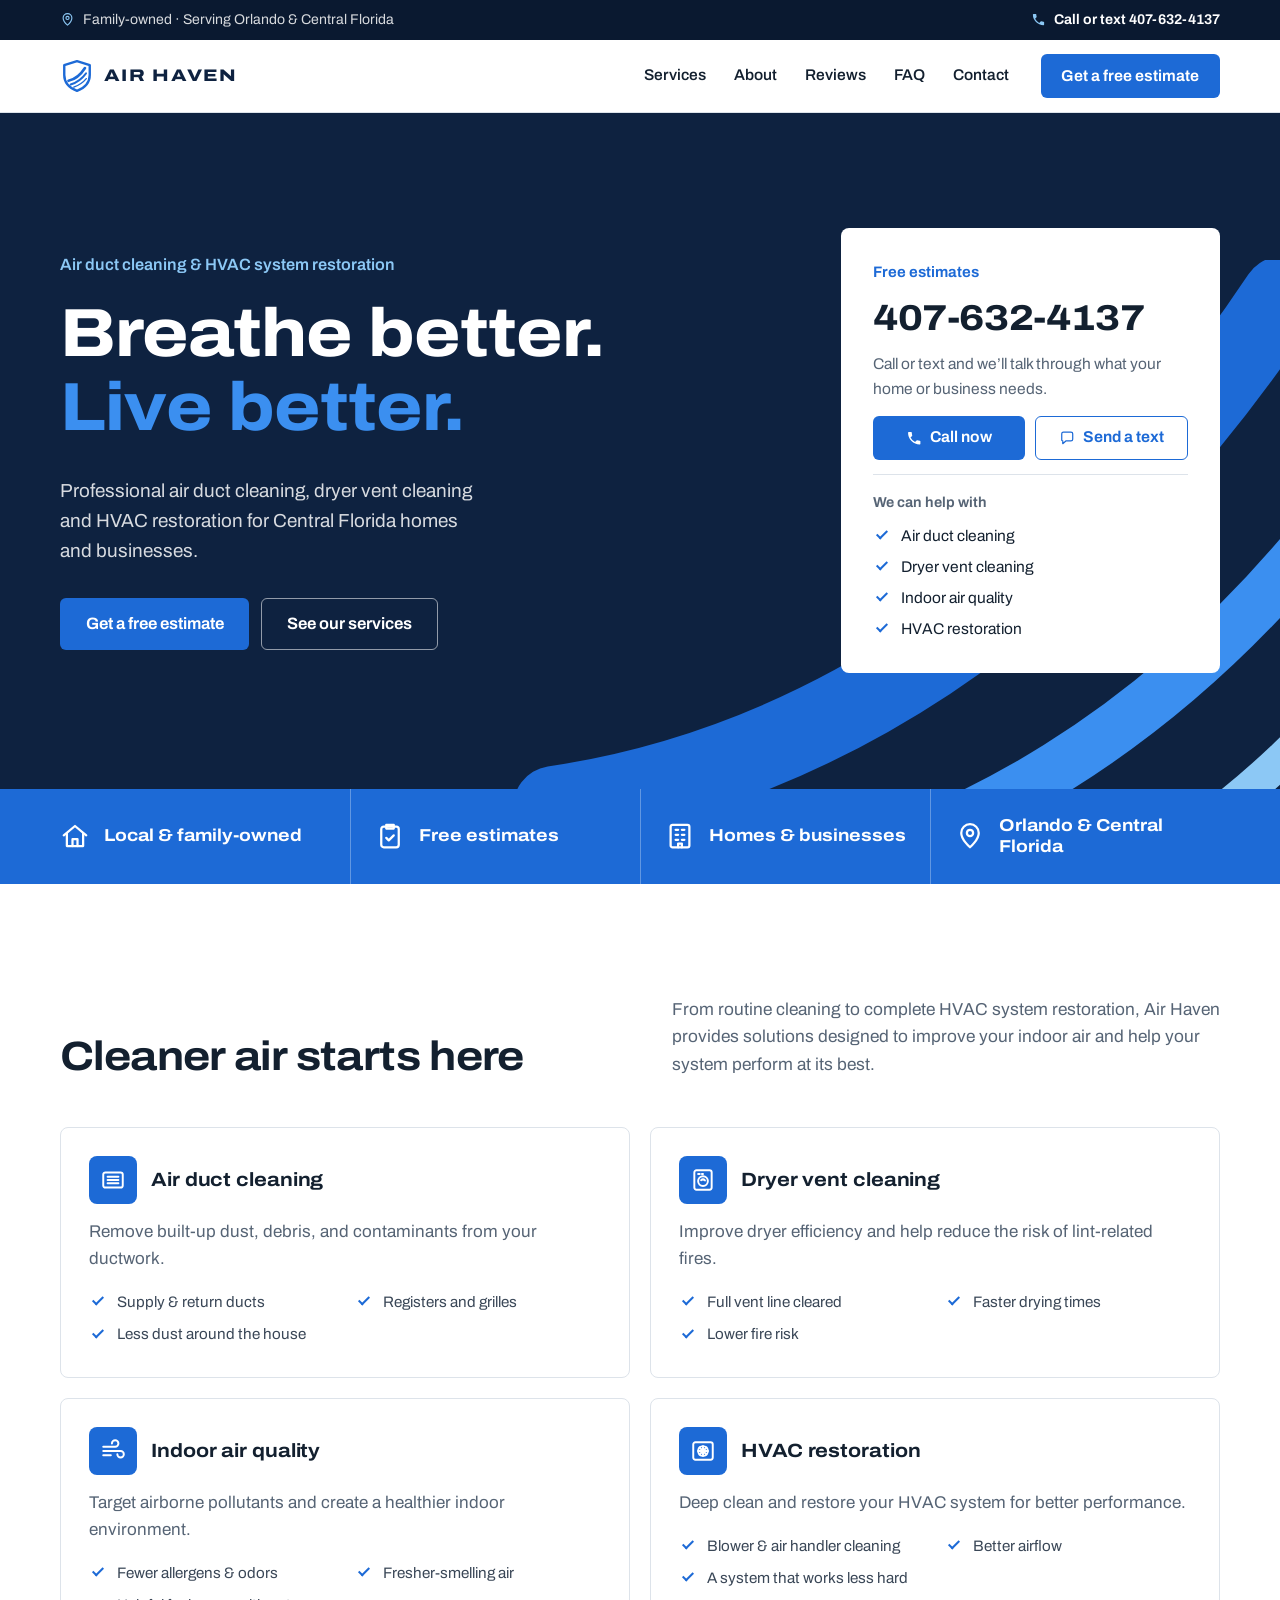
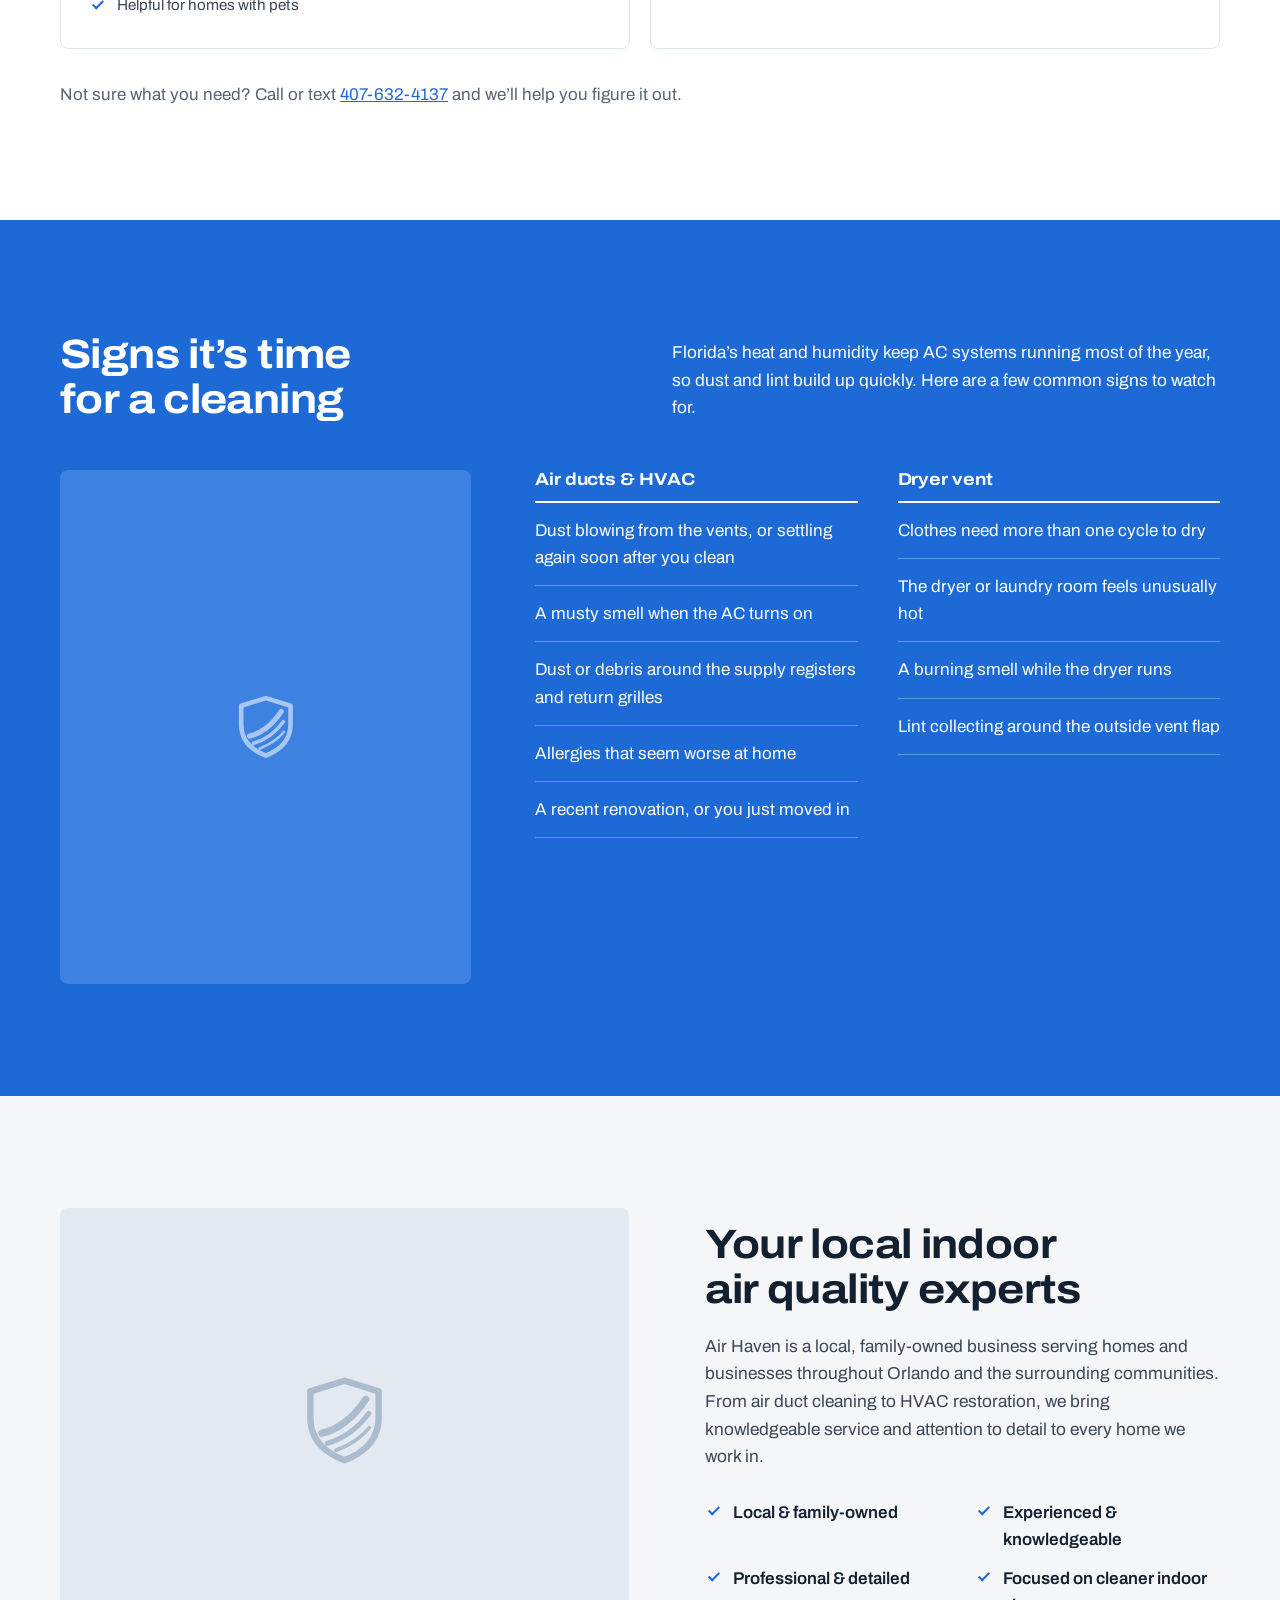
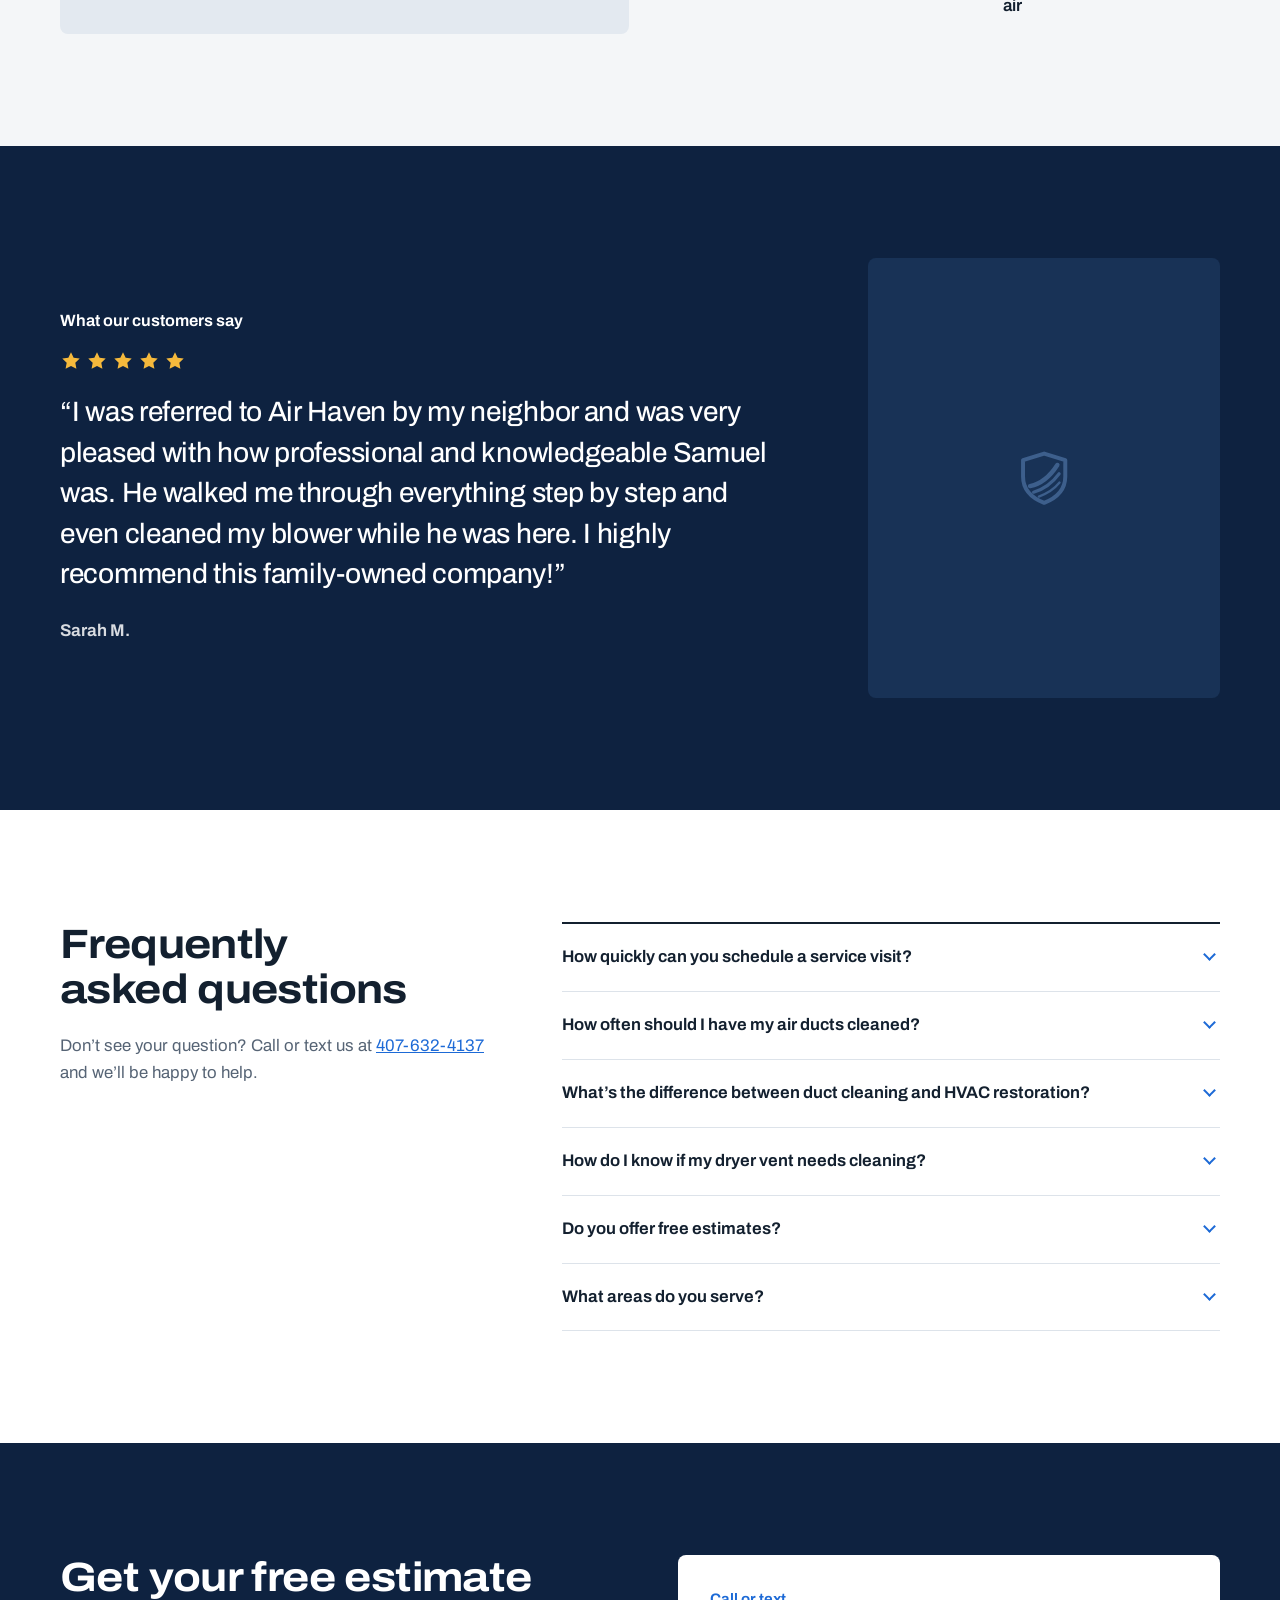
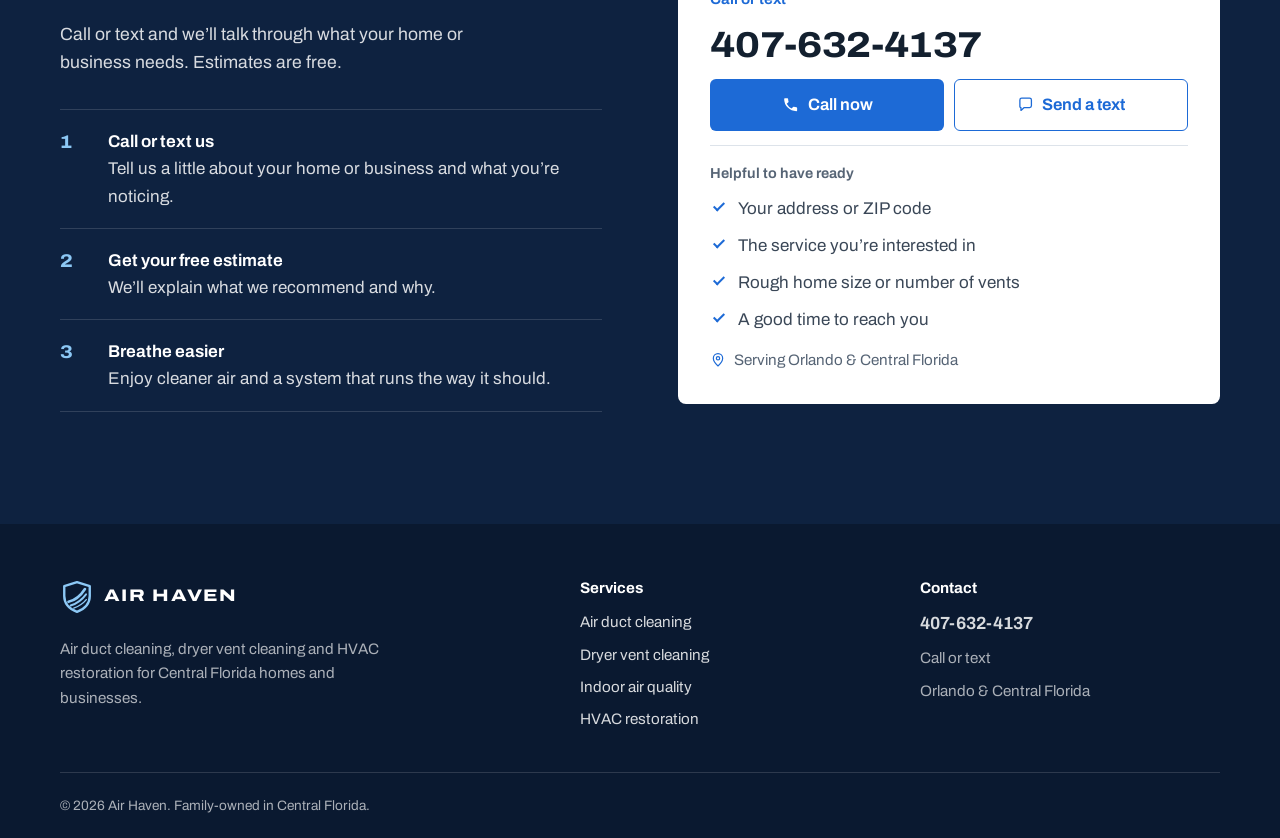
==== commit 764233de: "Brand pass: logo swooshes, brighter blue, bold bands - Large flat airflow swooshes from the logo in " ====
--- a/index.html
+++ b/index.html
@@ -95,6 +95,14 @@
 
     <!-- ============ HERO ============ -->
     <section class="hero">
+      <!-- The three airflow swooshes from her logo, large and flat -->
+      <svg class="hero-swoosh" viewBox="0 0 900 640" aria-hidden="true" focusable="false">
+        <g fill="none" stroke-linecap="round">
+          <path d="M60 600 C330 560 620 400 860 40" stroke="#1d6ad6" stroke-width="88"/>
+          <path d="M250 700 C500 650 740 520 940 250" stroke="#3b8ff0" stroke-width="58"/>
+          <path d="M430 780 C620 730 800 640 960 440" stroke="#8cc8f5" stroke-width="38"/>
+        </g>
+      </svg>
       <div class="container hero-inner">
         <div class="hero-copy">
           <p class="hero-kicker">Air duct cleaning &amp; HVAC system restoration</p>
@@ -104,11 +112,6 @@
             <a class="btn btn-primary btn-lg" href="#contact">Get a free estimate</a>
             <a class="btn btn-outline-light btn-lg" href="#services">See our services</a>
           </div>
-          <ul class="hero-facts">
-            <li><svg viewBox="0 0 24 24" aria-hidden="true"><use href="#i-check"/></svg>Local &amp; family-owned</li>
-            <li><svg viewBox="0 0 24 24" aria-hidden="true"><use href="#i-check"/></svg>Free estimates</li>
-            <li><svg viewBox="0 0 24 24" aria-hidden="true"><use href="#i-check"/></svg>Homes &amp; businesses</li>
-          </ul>
         </div>
 
         <aside class="estimate-card" aria-labelledby="estimate-title">
@@ -136,6 +139,18 @@
       </div>
     </section>
 
+    <!-- ============ FACTS BAND ============ -->
+    <section class="facts-band" aria-label="Why Air Haven">
+      <div class="container">
+        <ul class="facts-list">
+          <li><svg viewBox="0 0 24 24" aria-hidden="true"><use href="#i-home"/></svg>Local &amp; family&#8209;owned</li>
+          <li><svg viewBox="0 0 24 24" aria-hidden="true"><use href="#i-clipboard"/></svg>Free estimates</li>
+          <li><svg viewBox="0 0 24 24" aria-hidden="true"><use href="#i-building"/></svg>Homes &amp; businesses</li>
+          <li><svg viewBox="0 0 24 24" aria-hidden="true"><use href="#i-pin"/></svg>Orlando &amp; Central Florida</li>
+        </ul>
+      </div>
+    </section>
+
     <!-- ============ SERVICES ============ -->
     <section class="services" id="services">
       <div class="container">
@@ -202,28 +217,8 @@
       </div>
     </section>
 
-    <!-- ============ ABOUT ============ -->
-    <section class="about section-soft" id="about">
-      <div class="container about-inner">
-        <div class="photo photo-landscape">
-          <img src="images/van-orlando.jpg" alt="Air Haven service van in front of the Orlando skyline" loading="lazy" onerror="this.remove()">
-          <div class="photo-placeholder"><svg viewBox="0 0 64 64" aria-hidden="true"><use href="#shield-logo"/></svg></div>
-        </div>
-        <div class="about-copy">
-          <h2>Your local indoor air quality experts</h2>
-          <p>Air Haven is a local, family-owned business serving homes and businesses throughout Orlando and the surrounding communities. From air duct cleaning to HVAC restoration, we bring knowledgeable service and attention to detail to every home we work in.</p>
-          <ul class="checks checks-2col">
-            <li>Local &amp; family-owned</li>
-            <li>Experienced &amp; knowledgeable</li>
-            <li>Professional &amp; detailed</li>
-            <li>Focused on cleaner indoor air</li>
-          </ul>
-        </div>
-      </div>
-    </section>
-
     <!-- ============ SIGNS ============ -->
-    <section class="signs" id="signs">
+    <section class="signs section-blue" id="signs">
       <div class="container">
         <div class="section-intro">
           <h2>Signs it&rsquo;s time for a cleaning</h2>
@@ -255,6 +250,26 @@
               </ul>
             </div>
           </div>
+        </div>
+      </div>
+    </section>
+
+    <!-- ============ ABOUT ============ -->
+    <section class="about section-soft" id="about">
+      <div class="container about-inner">
+        <div class="photo photo-landscape">
+          <img src="images/van-orlando.jpg" alt="Air Haven service van in front of the Orlando skyline" loading="lazy" onerror="this.remove()">
+          <div class="photo-placeholder"><svg viewBox="0 0 64 64" aria-hidden="true"><use href="#shield-logo"/></svg></div>
+        </div>
+        <div class="about-copy">
+          <h2>Your local indoor air quality experts</h2>
+          <p>Air Haven is a local, family-owned business serving homes and businesses throughout Orlando and the surrounding communities. From air duct cleaning to HVAC restoration, we bring knowledgeable service and attention to detail to every home we work in.</p>
+          <ul class="checks checks-2col">
+            <li>Local &amp; family-owned</li>
+            <li>Experienced &amp; knowledgeable</li>
+            <li>Professional &amp; detailed</li>
+            <li>Focused on cleaner indoor air</li>
+          </ul>
         </div>
       </div>
     </section>
@@ -421,6 +436,9 @@
     <symbol id="i-air" viewBox="0 0 24 24"><g fill="none" stroke="currentColor" stroke-width="1.8" stroke-linecap="round" stroke-linejoin="round"><path d="M3 8h11a3 3 0 1 0-3-3"/><path d="M3 12h16a3 3 0 1 1-3 3"/><path d="M3 16h7"/></g></symbol>
     <symbol id="i-hvac" viewBox="0 0 24 24"><g fill="none" stroke="currentColor" stroke-width="1.8" stroke-linecap="round" stroke-linejoin="round"><rect x="3" y="4" width="18" height="16" rx="2"/><circle cx="12" cy="12" r="4.5"/><path d="M12 7.5v9M7.5 12h9M8.8 8.8l6.4 6.4M15.2 8.8l-6.4 6.4"/></g></symbol>
     <symbol id="i-chat" viewBox="0 0 24 24"><path fill="none" stroke="currentColor" stroke-width="1.8" stroke-linejoin="round" d="M4 5.5A2.5 2.5 0 0 1 6.5 3h11A2.5 2.5 0 0 1 20 5.5v8a2.5 2.5 0 0 1-2.5 2.5H10l-4.5 4v-4h0A1.5 1.5 0 0 1 4 14.5Z"/></symbol>
+    <symbol id="i-home" viewBox="0 0 24 24"><g fill="none" stroke="currentColor" stroke-width="1.8" stroke-linecap="round" stroke-linejoin="round"><path d="M3 11.5 12 4l9 7.5"/><path d="M5.5 10v10h13V10"/><path d="M10 20v-5.5h4V20"/></g></symbol>
+    <symbol id="i-clipboard" viewBox="0 0 24 24"><g fill="none" stroke="currentColor" stroke-width="1.8" stroke-linecap="round" stroke-linejoin="round"><rect x="5" y="4.5" width="14" height="16.5" rx="2"/><path d="M9 3h6v3H9z"/><path d="m9 13.5 2 2 4-4"/></g></symbol>
+    <symbol id="i-building" viewBox="0 0 24 24"><g fill="none" stroke="currentColor" stroke-width="1.8" stroke-linecap="round" stroke-linejoin="round"><rect x="4.5" y="3" width="15" height="18" rx="1.5"/><path d="M8.5 7h2M13.5 7h2M8.5 11h2M13.5 11h2M8.5 15h2M13.5 15h2M10.5 21v-3h3v3"/></g></symbol>
     <symbol id="i-pin" viewBox="0 0 24 24"><g fill="none" stroke="currentColor" stroke-width="1.8" stroke-linecap="round" stroke-linejoin="round"><path d="M12 21s7-6.1 7-11.5A7 7 0 0 0 5 9.5C5 14.9 12 21 12 21Z"/><circle cx="12" cy="9.5" r="2.5"/></g></symbol>
   </svg>
 
--- a/styles.css
+++ b/styles.css
@@ -9,8 +9,9 @@
   --navy: #0e2240;
   --navy-deep: #0a1930;
   --navy-line: rgba(255, 255, 255, .14);
-  --blue: #1b5fc6;      /* buttons and links: 6:1 with white */
-  --blue-dark: #154da6;
+  --blue: #1d6ad6;      /* her van blue: buttons, links, bands (5.1:1 with white) */
+  --blue-dark: #1656b5;
+  --blue-bright: #3b8ff0; /* swooshes and headline accent on navy */
   --sky: #8cc8f5;       /* accents on navy */
   --sky-soft: #e8f1fb;
   --ink: #13202f;
@@ -151,6 +152,14 @@
 .section-navy { background: var(--navy); color: var(--on-navy); }
 .section-navy h2,
 .section-navy h3 { color: #fff; }
+.section-blue { background: var(--blue); color: #fff; }
+.section-blue h2,
+.section-blue h3,
+.section-blue .section-intro p { color: #fff; }
+.section-blue .sign-list { border-top-color: #fff; }
+.section-blue .sign-list li { border-bottom-color: rgba(255, 255, 255, .3); }
+.section-blue .photo { background: #3d82e0; }
+.section-blue .photo-placeholder { color: rgba(255, 255, 255, .55); }
 
 .section-intro {
   display: grid; grid-template-columns: minmax(0, 1fr) minmax(0, 1fr);
@@ -160,25 +169,41 @@
 .section-intro p { margin: 0; color: var(--muted); font-size: 1.08rem; max-width: 56ch; }
 
 /* ---------- Hero ---------- */
-.hero { background: var(--navy); color: var(--on-navy); padding-block: clamp(56px, 8vw, 104px); }
+.hero {
+  position: relative; overflow: hidden;
+  background: var(--navy); color: var(--on-navy);
+  padding-block: clamp(64px, 9vw, 120px);
+}
+.hero-swoosh {
+  position: absolute; z-index: 0; pointer-events: none;
+  right: -3%; bottom: -8%;
+  width: min(64%, 920px); height: auto;
+}
 .hero-inner {
+  position: relative; z-index: 1;
   display: grid; grid-template-columns: minmax(0, 1.3fr) minmax(0, .7fr);
   gap: clamp(32px, 6vw, 88px); align-items: center;
 }
 .hero-kicker { color: var(--sky); font-weight: 600; font-size: 1.02rem; margin-bottom: 1.1rem; }
 .hero h1 { color: #fff; margin-bottom: .45em; }
-.hero h1 .accent { color: var(--sky); }
+.hero h1 .accent { color: var(--blue-bright); }
 .hero-lede { font-size: 1.18rem; max-width: 38ch; margin-bottom: 2rem; }
-.hero-actions { display: flex; flex-wrap: wrap; gap: 12px; margin-bottom: 2.5rem; }
-
-.hero-facts {
-  list-style: none; margin: 0; padding: 1.5rem 0 0;
-  border-top: 1px solid var(--navy-line);
-  display: flex; flex-wrap: wrap; gap: 12px 32px;
-  color: #fff; font-weight: 600; font-size: .97rem;
-}
-.hero-facts li { display: inline-flex; align-items: center; gap: 8px; }
-.hero-facts svg { width: 18px; height: 18px; color: var(--sky); flex: none; }
+.hero-actions { display: flex; flex-wrap: wrap; gap: 12px; }
+
+/* ---------- Facts band ---------- */
+.facts-band { background: var(--blue); color: #fff; padding-block: 0; }
+.facts-list {
+  list-style: none; margin: 0; padding: 0;
+  display: grid; grid-template-columns: repeat(4, minmax(0, 1fr));
+}
+.facts-list li {
+  display: flex; align-items: center; gap: 14px;
+  padding: 26px 24px;
+  font-stretch: var(--wide); font-weight: 700; font-size: 1.08rem; line-height: 1.25;
+}
+.facts-list li:first-child { padding-left: 0; }
+.facts-list li + li { border-left: 1px solid rgba(255, 255, 255, .3); }
+.facts-list svg { width: 30px; height: 30px; flex: none; }
 
 /* Estimate card (hero) and contact card share these parts */
 .estimate-card,
@@ -211,7 +236,7 @@
 .service-icon {
   flex: none; width: 48px; height: 48px; border-radius: var(--radius);
   display: grid; place-items: center;
-  color: var(--blue); background: var(--sky-soft);
+  color: #fff; background: var(--blue);
 }
 .service-icon svg { width: 26px; height: 26px; }
 .service > p { color: var(--muted); margin-bottom: 18px; }
@@ -366,6 +391,14 @@
 
   .hero-inner { grid-template-columns: minmax(0, 1fr); }
   .estimate-card { display: none; }
+  /* swooshes sit in their own space under the buttons so they never sit behind text */
+  .hero { padding-bottom: 250px; }
+  .hero-swoosh { width: 440px; height: 313px; right: -96px; bottom: 4px; }
+
+  .facts-list { grid-template-columns: repeat(2, minmax(0, 1fr)); }
+  .facts-list li { padding: 20px 16px; }
+  .facts-list li:nth-child(odd) { padding-left: 0; border-left: 0; }
+  .facts-list li:nth-child(n+3) { border-top: 1px solid rgba(255, 255, 255, .3); }
 
   .section-intro,
   .about-inner,
@@ -400,6 +433,8 @@
   .signs-lists,
   .checks-2col { grid-template-columns: minmax(0, 1fr); }
   .service { padding: 24px 22px; }
+  .facts-list li { gap: 10px; padding: 16px 10px; font-size: .95rem; }
+  .facts-list svg { width: 24px; height: 24px; }
   .hero-actions .btn { flex: 1 1 100%; }
   .estimate-actions { grid-template-columns: minmax(0, 1fr); }
   .footer-inner { grid-template-columns: minmax(0, 1fr); }
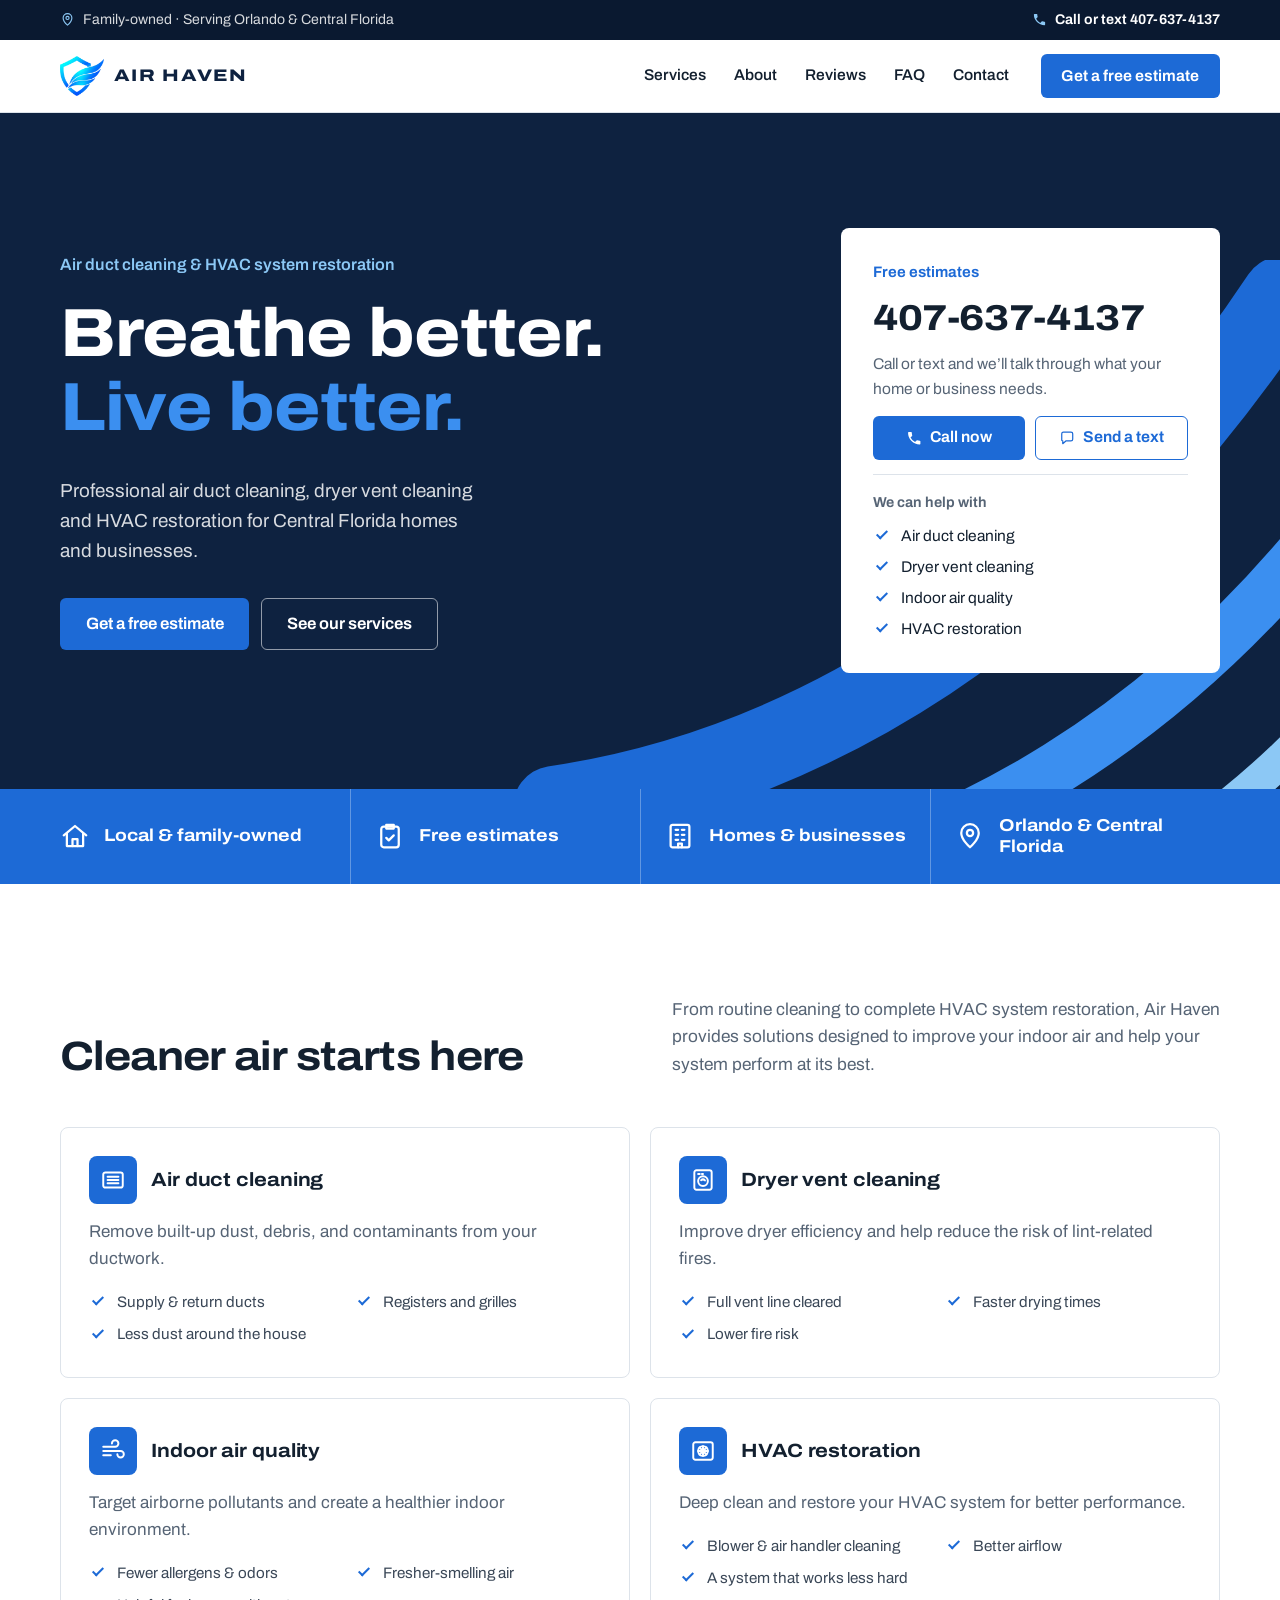
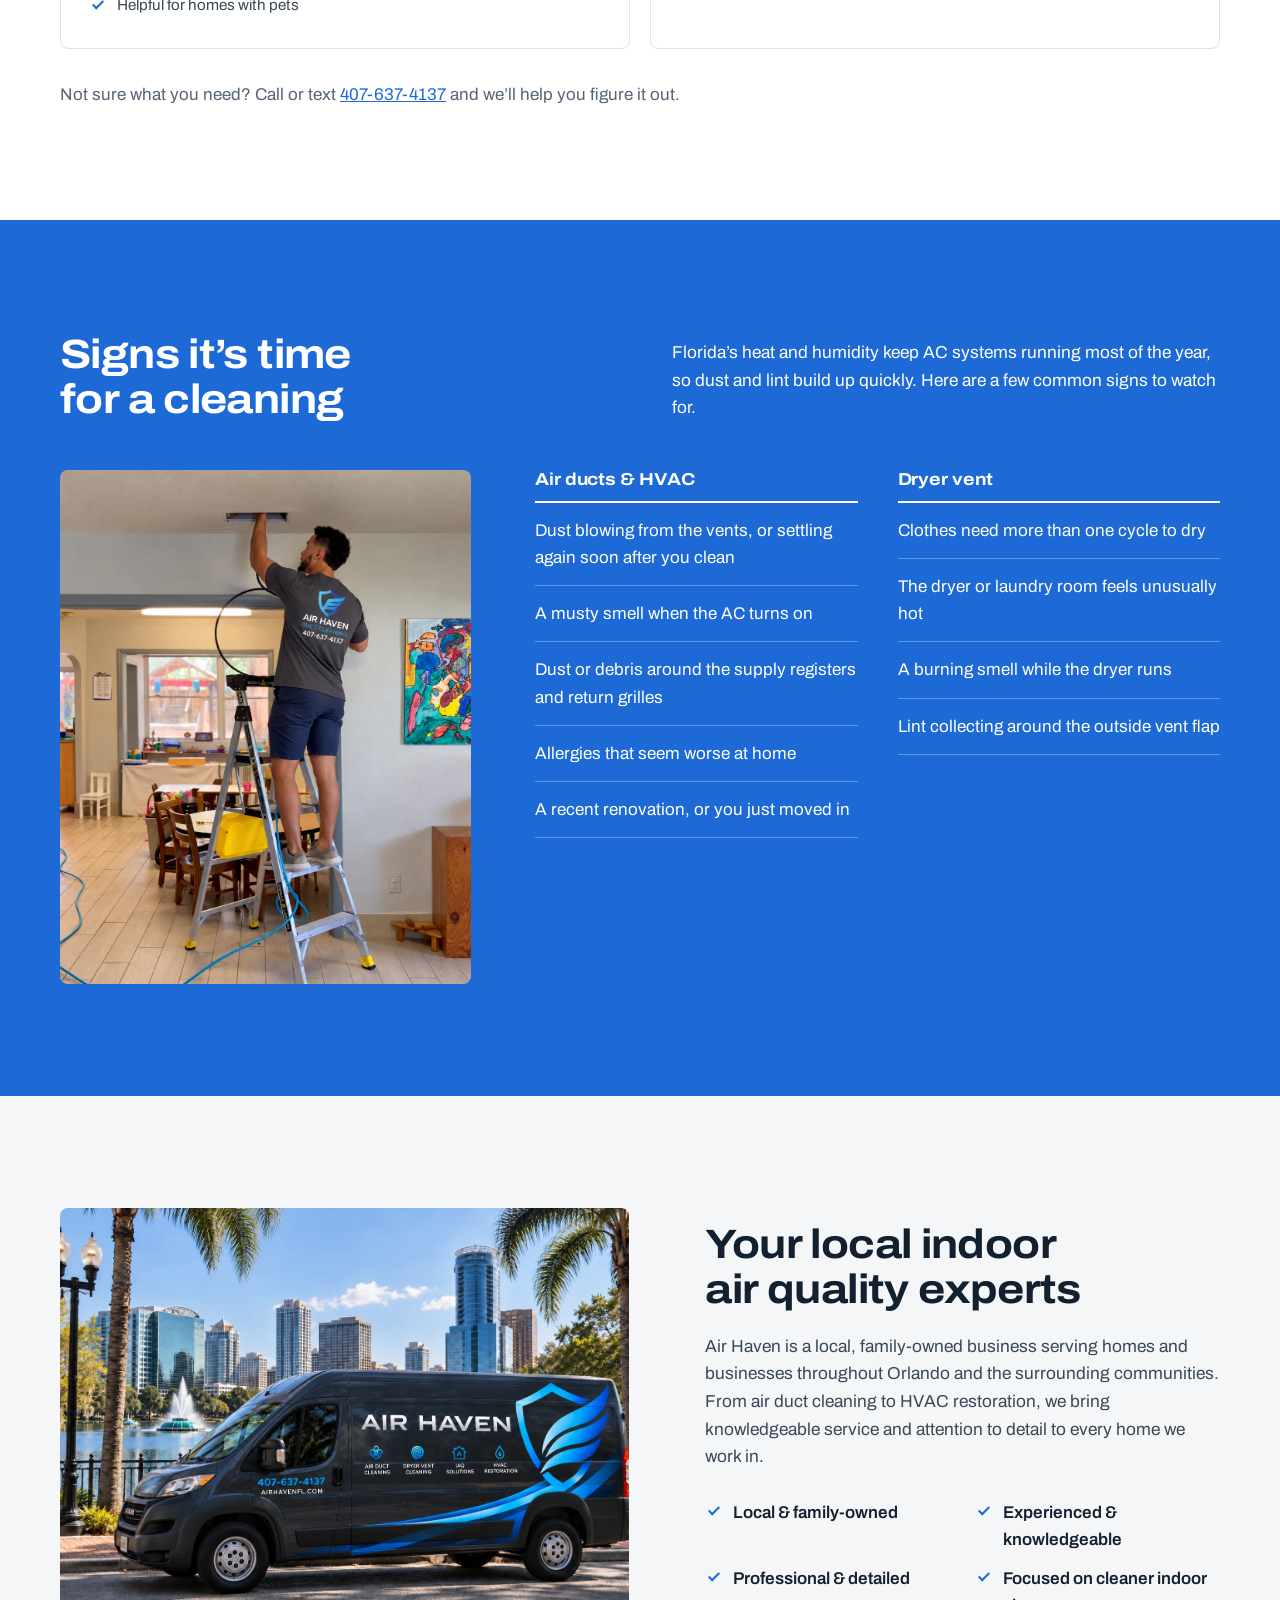
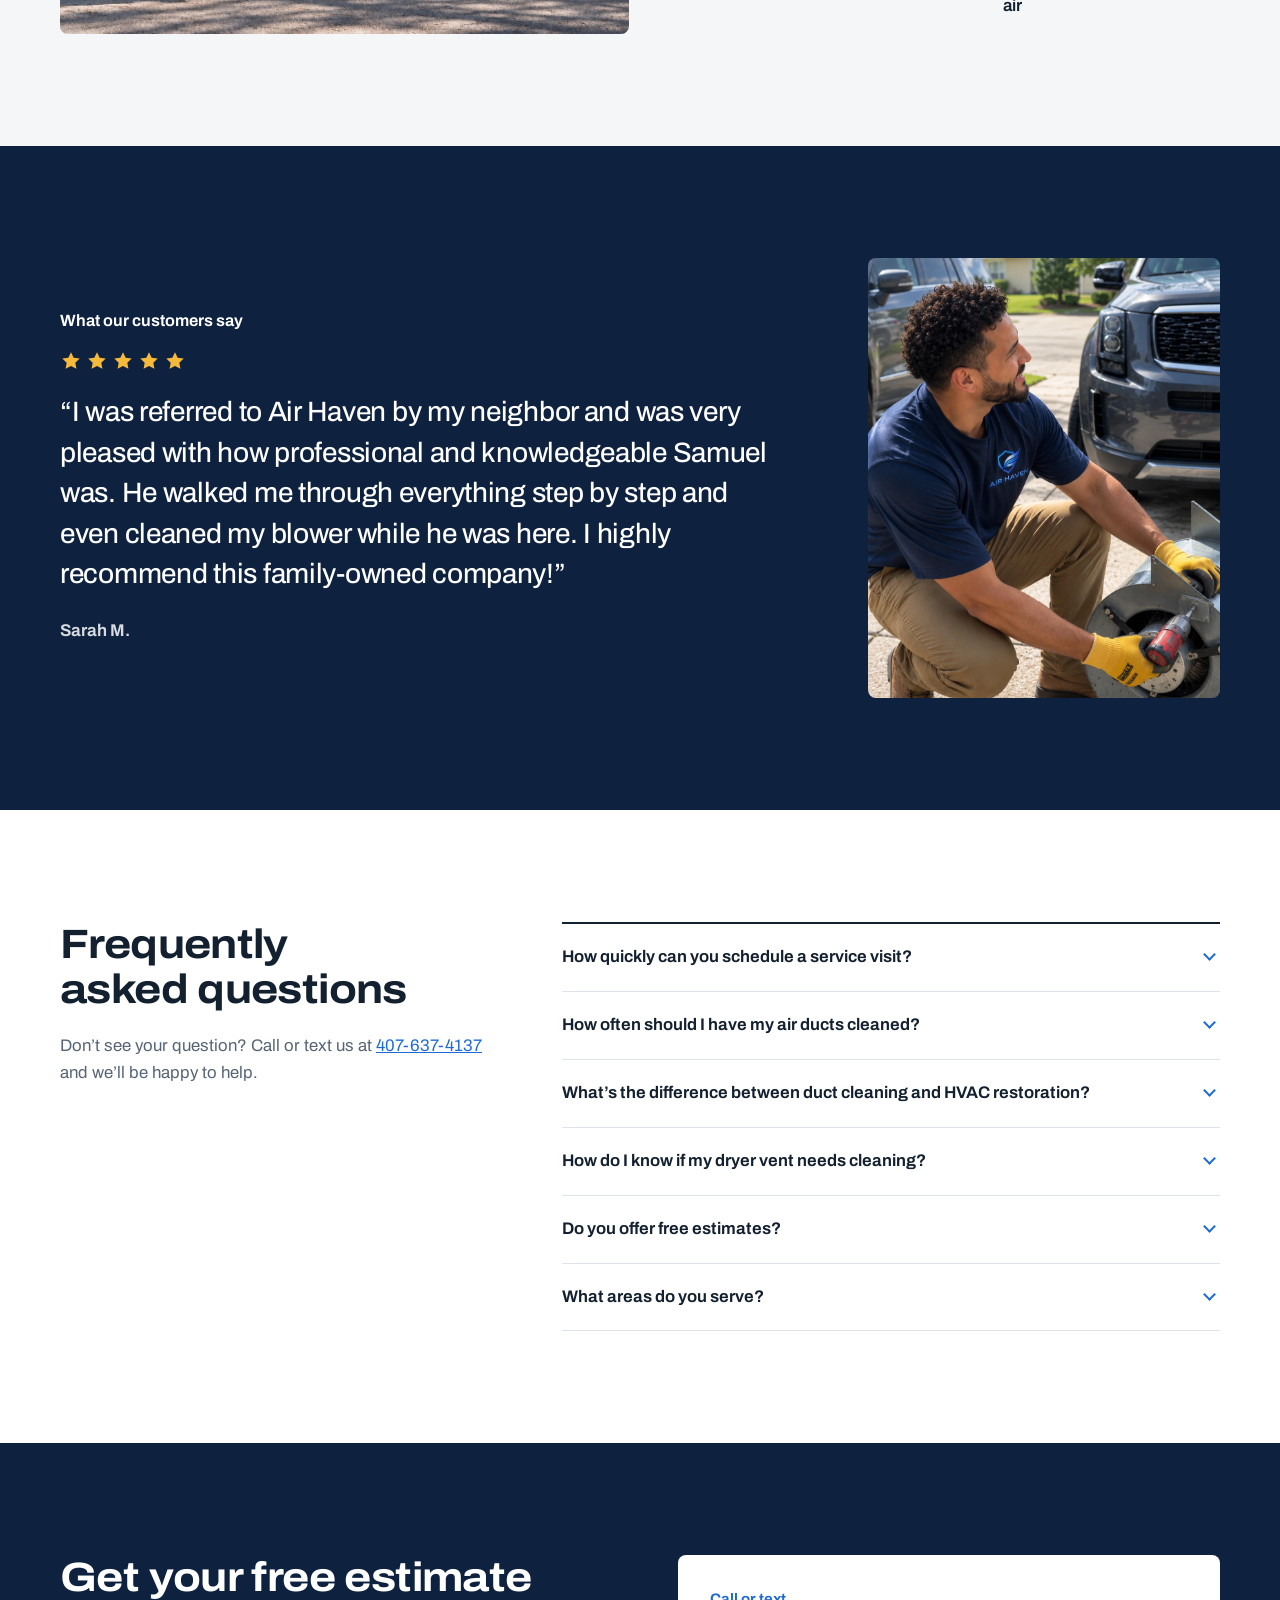
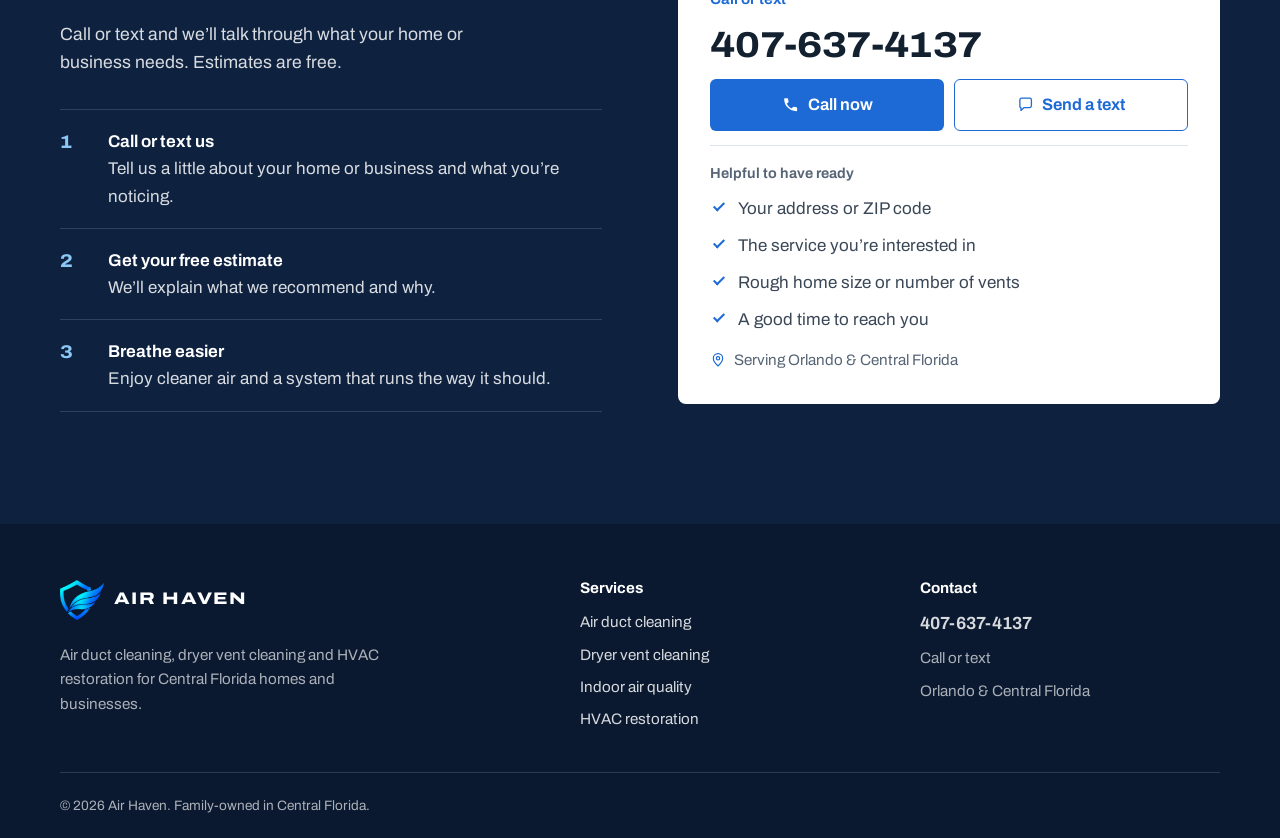
==== commit 337460c3: "Add her photos and logo; fix phone number to 407-637-4137 - Phone number corrected everywhere (links" ====
--- a/index.html
+++ b/index.html
@@ -6,7 +6,8 @@
   <title>Air Haven | Air Duct Cleaning &amp; HVAC Restoration in Orlando, FL</title>
   <meta name="description" content="Air Haven is a local, family-owned company providing air duct cleaning, dryer vent cleaning, indoor air quality and HVAC system restoration for Orlando and Central Florida homes and businesses. Get a free estimate.">
   <link rel="canonical" href="https://airhavenfl.com/">
-  <link rel="icon" href="favicon.svg" type="image/svg+xml">
+  <link rel="icon" href="favicon.png" type="image/png">
+  <link rel="apple-touch-icon" href="apple-touch-icon.png">
   <meta name="theme-color" content="#0e2240">
   <!-- Draft: keeps search engines away until the phone number and photos are confirmed. Remove at launch. -->
   <meta name="robots" content="noindex">
@@ -34,7 +35,7 @@
     "name": "Air Haven",
     "description": "Air duct cleaning, dryer vent cleaning, indoor air quality and HVAC system restoration for Central Florida homes and businesses.",
     "url": "https://airhavenfl.com/",
-    "telephone": "+1-407-632-4137",
+    "telephone": "+1-407-637-4137",
     "image": "https://nilzet10.github.io/air-haven-website/images/share.png",
     "areaServed": [
       { "@type": "City", "name": "Orlando, FL" },
@@ -59,9 +60,9 @@
         <svg viewBox="0 0 24 24" aria-hidden="true"><use href="#i-pin"/></svg>
         Family-owned &middot; Serving Orlando &amp; Central Florida
       </span>
-      <a class="topbar-phone" href="tel:+14076324137">
+      <a class="topbar-phone" href="tel:+14076374137">
         <svg viewBox="0 0 24 24" aria-hidden="true"><use href="#i-phone"/></svg>
-        Call or text 407-632-4137
+        Call or text 407-637-4137
       </a>
     </div>
   </div>
@@ -70,7 +71,7 @@
   <header class="site-header" id="top">
     <div class="container header-inner">
       <a class="brand" href="#top" aria-label="Air Haven home">
-        <svg class="brand-mark" viewBox="0 0 64 64" aria-hidden="true"><use href="#shield-logo"/></svg>
+        <img class="brand-mark" src="images/logo-mark.png" alt="" width="44" height="40">
         <span class="brand-name">AIR HAVEN</span>
       </a>
 
@@ -116,13 +117,13 @@
 
         <aside class="estimate-card" aria-labelledby="estimate-title">
           <p class="estimate-label" id="estimate-title">Free estimates</p>
-          <a class="estimate-number" href="tel:+14076324137">407-632-4137</a>
+          <a class="estimate-number" href="tel:+14076374137">407-637-4137</a>
           <p class="estimate-note">Call or text and we&rsquo;ll talk through what your home or business needs.</p>
           <div class="estimate-actions">
-            <a class="btn btn-primary" href="tel:+14076324137">
+            <a class="btn btn-primary" href="tel:+14076374137">
               <svg viewBox="0 0 24 24" aria-hidden="true"><use href="#i-phone"/></svg> Call now
             </a>
-            <a class="btn btn-outline" href="sms:+14076324137">
+            <a class="btn btn-outline" href="sms:+14076374137">
               <svg viewBox="0 0 24 24" aria-hidden="true"><use href="#i-chat"/></svg> Send a text
             </a>
           </div>
@@ -213,7 +214,7 @@
           </article>
         </div>
 
-        <p class="services-note">Not sure what you need? Call or text <a href="tel:+14076324137">407-632-4137</a> and we&rsquo;ll help you figure it out.</p>
+        <p class="services-note">Not sure what you need? Call or text <a href="tel:+14076374137">407-637-4137</a> and we&rsquo;ll help you figure it out.</p>
       </div>
     </section>
 
@@ -226,8 +227,7 @@
         </div>
         <div class="signs-inner">
           <div class="photo photo-portrait">
-            <img src="images/tech-ladder.jpg" alt="Air Haven technician cleaning a ceiling air vent" loading="lazy" onerror="this.remove()">
-            <div class="photo-placeholder"><svg viewBox="0 0 64 64" aria-hidden="true"><use href="#shield-logo"/></svg></div>
+            <img src="images/tech-ladder.webp" alt="Air Haven technician on a ladder cleaning a ceiling air vent" width="1062" height="1481" loading="lazy">
           </div>
           <div class="signs-lists">
             <div>
@@ -258,8 +258,7 @@
     <section class="about section-soft" id="about">
       <div class="container about-inner">
         <div class="photo photo-landscape">
-          <img src="images/van-orlando.jpg" alt="Air Haven service van in front of the Orlando skyline" loading="lazy" onerror="this.remove()">
-          <div class="photo-placeholder"><svg viewBox="0 0 64 64" aria-hidden="true"><use href="#shield-logo"/></svg></div>
+          <img src="images/van-orlando.webp" alt="Air Haven service van parked by Lake Eola with the Orlando skyline behind it" width="1536" height="1024" loading="lazy">
         </div>
         <div class="about-copy">
           <h2>Your local indoor air quality experts</h2>
@@ -290,8 +289,7 @@
           <a class="btn btn-outline-light" href="GOOGLE-REVIEWS-LINK" target="_blank" rel="noopener">Read more reviews on Google</a> -->
         </figure>
         <div class="photo photo-portrait">
-          <img src="images/tech-dryer-vent.jpg" alt="Air Haven technician cleaning HVAC equipment" loading="lazy" onerror="this.remove()">
-          <div class="photo-placeholder"><svg viewBox="0 0 64 64" aria-hidden="true"><use href="#shield-logo"/></svg></div>
+          <img src="images/tech-blower.webp" alt="Air Haven technician cleaning an HVAC blower wheel" width="1019" height="1544" loading="lazy">
         </div>
       </div>
     </section>
@@ -301,7 +299,7 @@
       <div class="container faq-inner">
         <div class="faq-intro">
           <h2>Frequently asked questions</h2>
-          <p>Don&rsquo;t see your question? Call or text us at <a href="tel:+14076324137">407-632-4137</a> and we&rsquo;ll be happy to help.</p>
+          <p>Don&rsquo;t see your question? Call or text us at <a href="tel:+14076374137">407-637-4137</a> and we&rsquo;ll be happy to help.</p>
         </div>
 
         <div class="faq-list">
@@ -348,12 +346,12 @@
 
         <div class="contact-card">
           <p class="estimate-label">Call or text</p>
-          <a class="estimate-number" href="tel:+14076324137">407-632-4137</a>
+          <a class="estimate-number" href="tel:+14076374137">407-637-4137</a>
           <div class="estimate-actions">
-            <a class="btn btn-primary btn-lg" href="tel:+14076324137">
+            <a class="btn btn-primary btn-lg" href="tel:+14076374137">
               <svg viewBox="0 0 24 24" aria-hidden="true"><use href="#i-phone"/></svg> Call now
             </a>
-            <a class="btn btn-outline btn-lg" href="sms:+14076324137">
+            <a class="btn btn-outline btn-lg" href="sms:+14076374137">
               <svg viewBox="0 0 24 24" aria-hidden="true"><use href="#i-chat"/></svg> Send a text
             </a>
           </div>
@@ -380,7 +378,7 @@
     <div class="container footer-inner">
       <div class="footer-brand">
         <a class="brand" href="#top" aria-label="Air Haven home">
-          <svg class="brand-mark" viewBox="0 0 64 64" aria-hidden="true"><use href="#shield-logo"/></svg>
+          <img class="brand-mark" src="images/logo-mark.png" alt="" width="44" height="40">
           <span class="brand-name">AIR HAVEN</span>
         </a>
         <p>Air duct cleaning, dryer vent cleaning and HVAC restoration for Central Florida homes and businesses.</p>
@@ -397,7 +395,7 @@
       <div class="footer-col">
         <h2 class="footer-heading">Contact</h2>
         <ul class="footer-list">
-          <li><a class="footer-phone" href="tel:+14076324137">407-632-4137</a></li>
+          <li><a class="footer-phone" href="tel:+14076374137">407-637-4137</a></li>
           <li>Call or text</li>
           <li>Orlando &amp; Central Florida</li>
         </ul>
@@ -410,24 +408,16 @@
 
   <!-- Mobile call bar -->
   <div class="mobile-bar">
-    <a class="btn btn-primary" href="tel:+14076324137">
+    <a class="btn btn-primary" href="tel:+14076374137">
       <svg viewBox="0 0 24 24" aria-hidden="true"><use href="#i-phone"/></svg> Call
     </a>
-    <a class="btn btn-outline" href="sms:+14076324137">
+    <a class="btn btn-outline" href="sms:+14076374137">
       <svg viewBox="0 0 24 24" aria-hidden="true"><use href="#i-chat"/></svg> Text
     </a>
   </div>
 
   <!-- ============ ICON SPRITE ============ -->
   <svg width="0" height="0" style="position:absolute" aria-hidden="true">
-    <symbol id="shield-logo" viewBox="0 0 64 64">
-      <g fill="none" stroke="currentColor" stroke-linecap="round" stroke-linejoin="round">
-        <path d="M32 4 L56 11.5 V30 C56 45 46 54.5 32 60 C18 54.5 8 45 8 30 V11.5 Z" stroke-width="4.5"/>
-        <path d="M16 41 C26 39 38 31 47 17" stroke-width="5"/>
-        <path d="M20 48 C30 45 41 38 49 27" stroke-width="3.6"/>
-        <path d="M26 53 C34 50 43 45 49.5 37" stroke-width="2.6"/>
-      </g>
-    </symbol>
     <symbol id="i-phone" viewBox="0 0 24 24"><path fill="currentColor" d="M6.6 10.8a15.2 15.2 0 0 0 6.6 6.6l2.2-2.2a1 1 0 0 1 1-.25c1.1.37 2.3.57 3.6.57a1 1 0 0 1 1 1V20a1 1 0 0 1-1 1A17 17 0 0 1 3 4a1 1 0 0 1 1-1h3.5a1 1 0 0 1 1 1c0 1.25.2 2.45.57 3.57a1 1 0 0 1-.25 1L6.6 10.8Z"/></symbol>
     <symbol id="i-check" viewBox="0 0 24 24"><path d="m5 12.5 4.5 4.5L19 7.5" fill="none" stroke="currentColor" stroke-width="2.4" stroke-linecap="round" stroke-linejoin="round"/></symbol>
     <symbol id="i-star" viewBox="0 0 24 24"><path fill="currentColor" d="m12 2.5 2.9 6 6.6.9-4.8 4.6 1.2 6.5L12 17.4l-5.9 3.1 1.2-6.5L2.5 9.4l6.6-.9z"/></symbol>
--- a/styles.css
+++ b/styles.css
@@ -123,7 +123,7 @@
 .header-inner { height: var(--header-h); display: flex; align-items: center; gap: 32px; }
 
 .brand { display: inline-flex; align-items: center; gap: 10px; text-decoration: none; color: var(--blue); }
-.brand-mark { width: 34px; height: 34px; flex: none; }
+.brand-mark { width: auto; height: 40px; flex: none; }
 .brand-name { font-stretch: 125%; font-weight: 800; letter-spacing: .08em; font-size: 1.05rem; color: var(--navy); }
 
 .site-nav { display: flex; align-items: center; gap: 28px; margin-left: auto; }
@@ -159,7 +159,6 @@
 .section-blue .sign-list { border-top-color: #fff; }
 .section-blue .sign-list li { border-bottom-color: rgba(255, 255, 255, .3); }
 .section-blue .photo { background: #3d82e0; }
-.section-blue .photo-placeholder { color: rgba(255, 255, 255, .55); }
 
 .section-intro {
   display: grid; grid-template-columns: minmax(0, 1fr) minmax(0, 1fr);
@@ -250,12 +249,13 @@
   background: #e3e9f0;
 }
 .photo img { position: absolute; inset: 0; width: 100%; height: 100%; object-fit: cover; z-index: 1; }
-.photo-placeholder { position: absolute; inset: 0; display: grid; place-items: center; color: #adbccc; }
-.photo-placeholder svg { width: clamp(56px, 16%, 96px); height: auto; aspect-ratio: 1; }
 .photo-landscape { aspect-ratio: 4 / 3; }
 .photo-portrait { aspect-ratio: 4 / 5; }
 .section-navy .photo { background: #183256; }
-.section-navy .photo-placeholder { color: #3d5f8c; }
+/* keep the people and the van in frame when the photos are cropped */
+.about .photo img { object-position: 58% 50%; }
+.signs .photo img { object-position: 60% 12%; }
+.review .photo img { object-position: 35% 20%; }
 
 /* ---------- About ---------- */
 .about-inner {
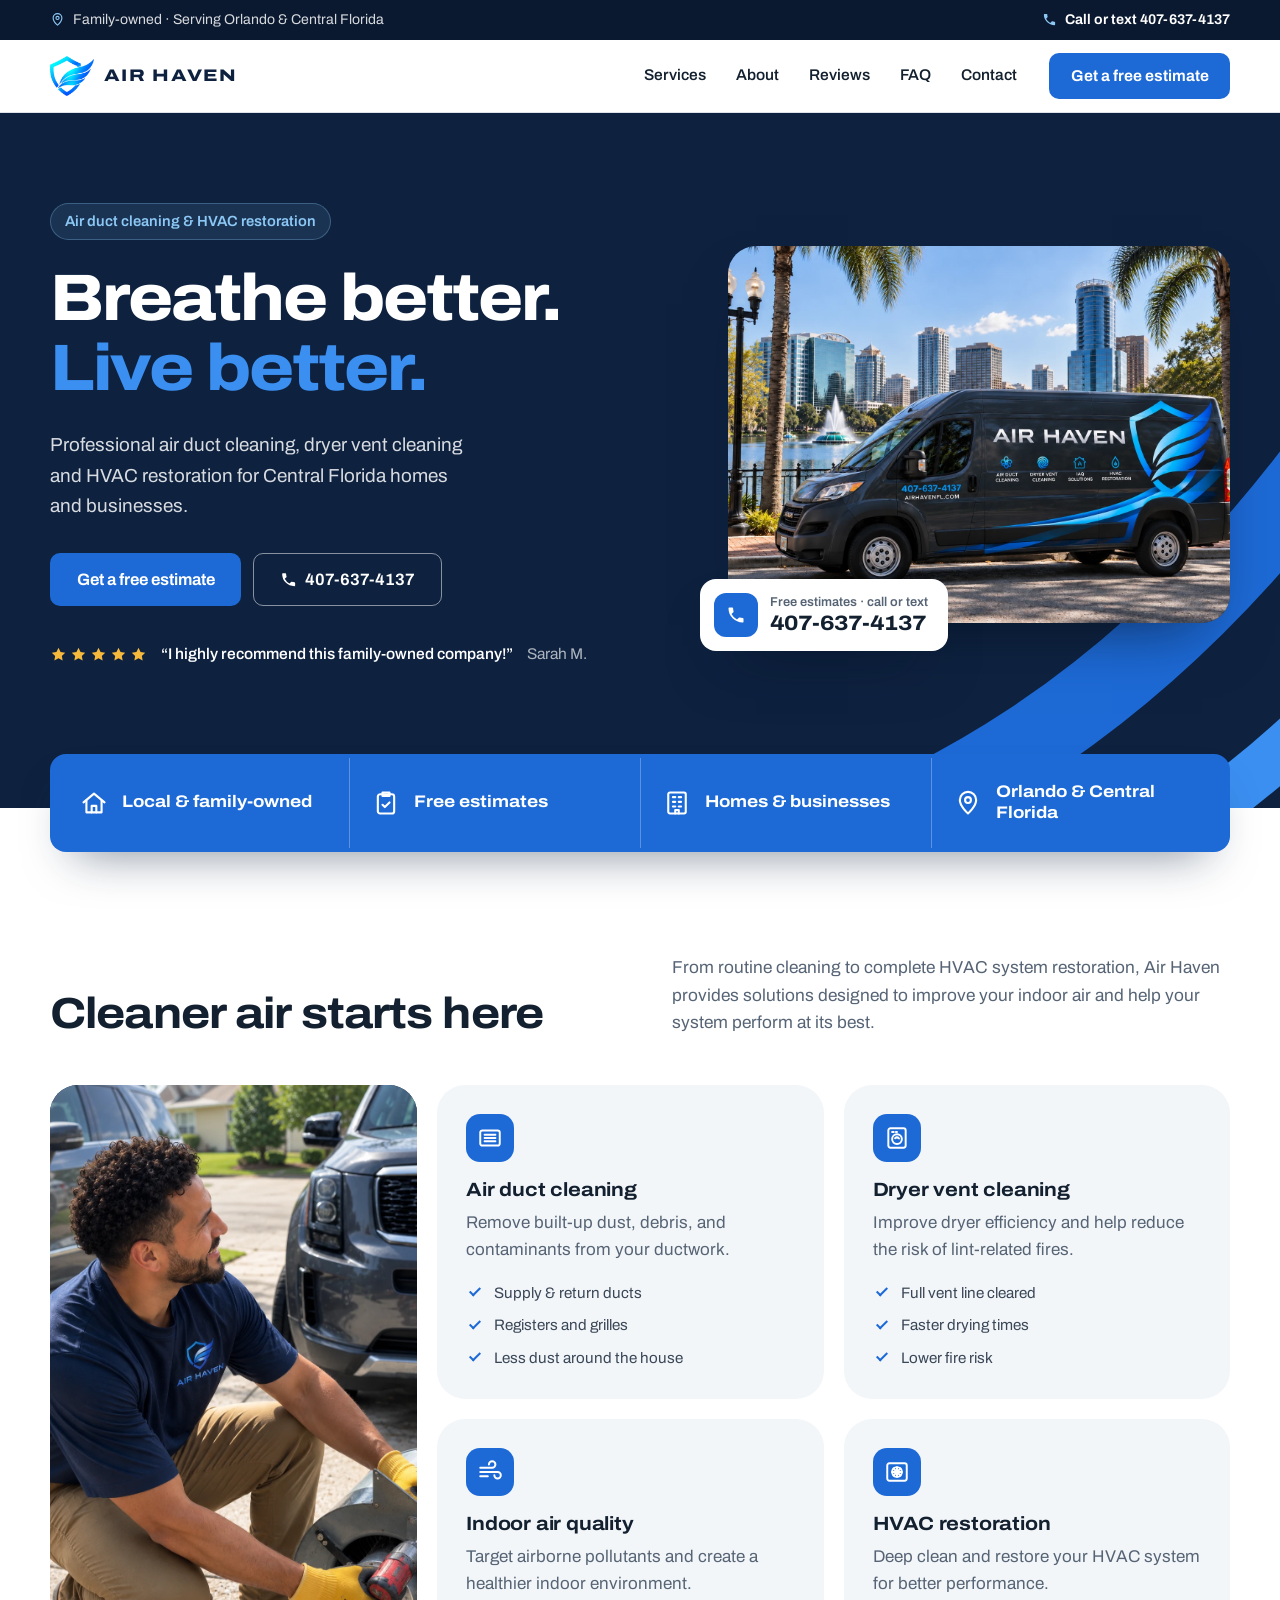
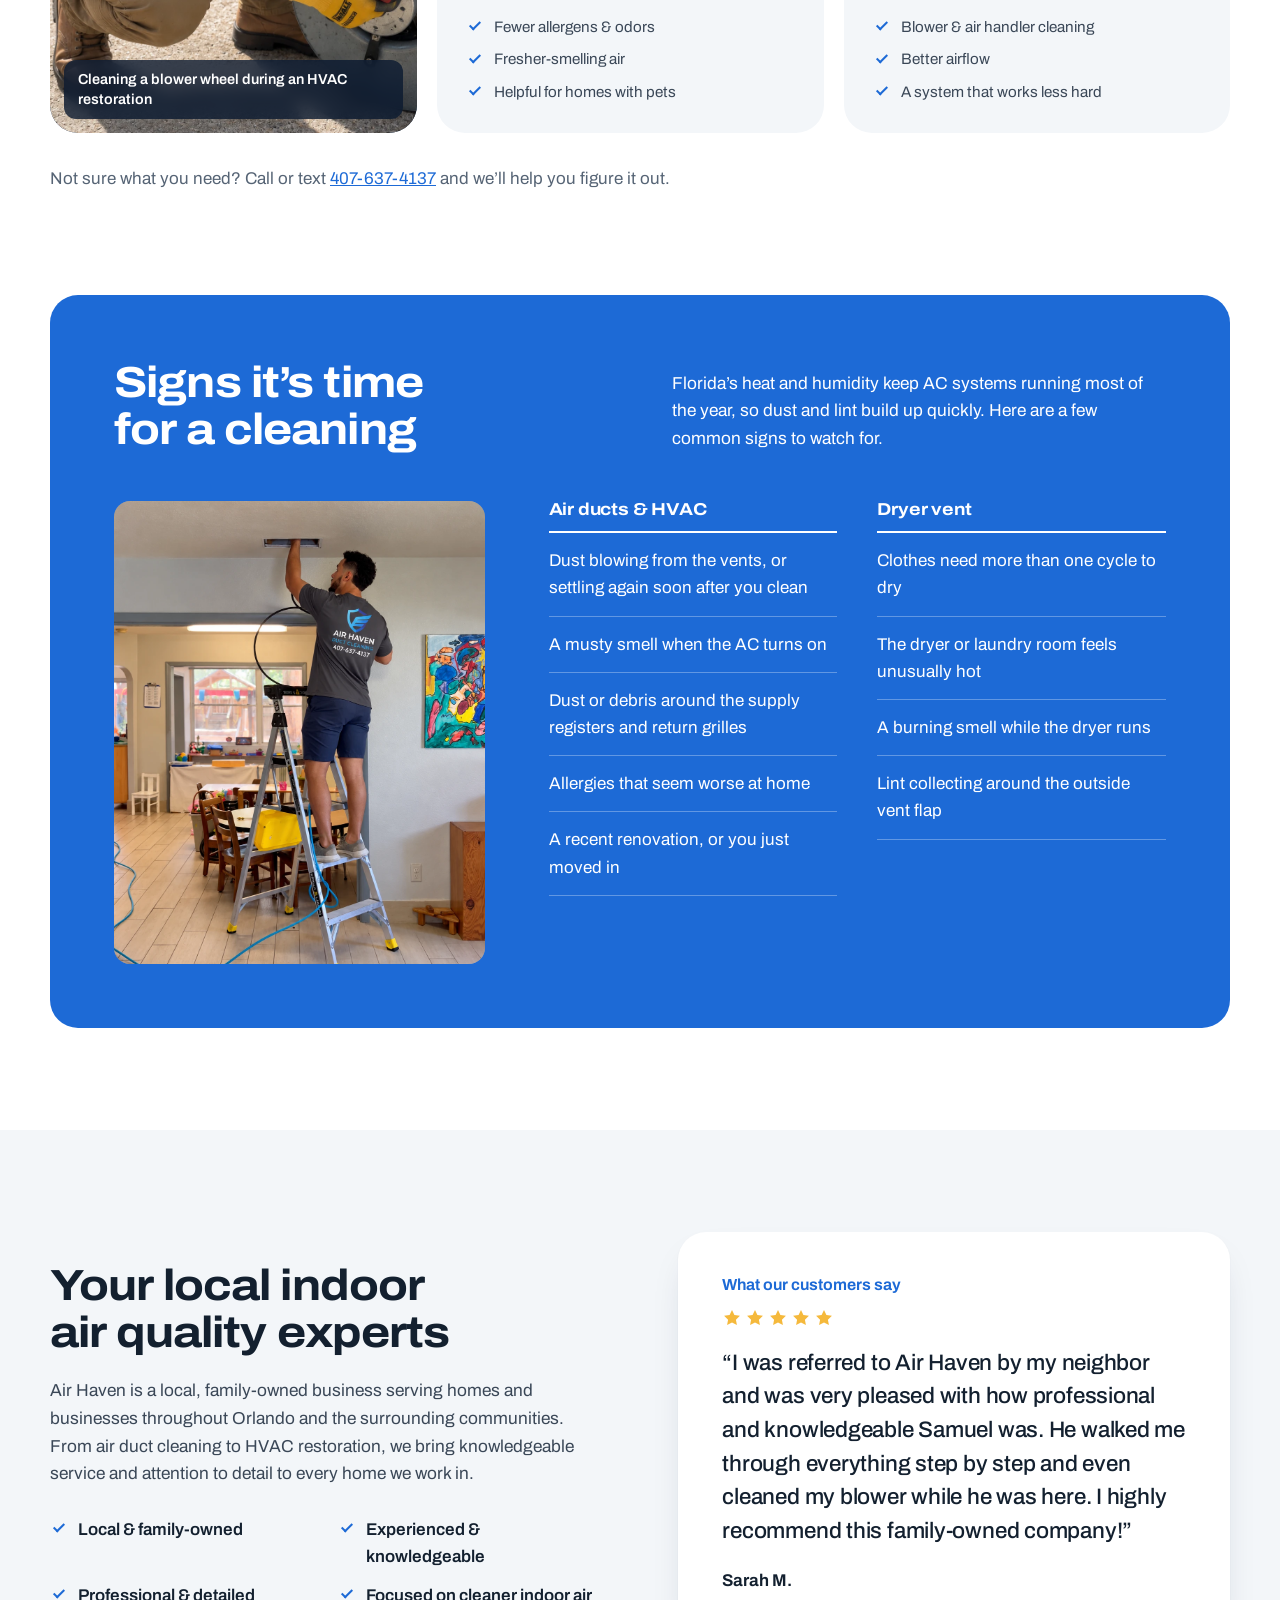
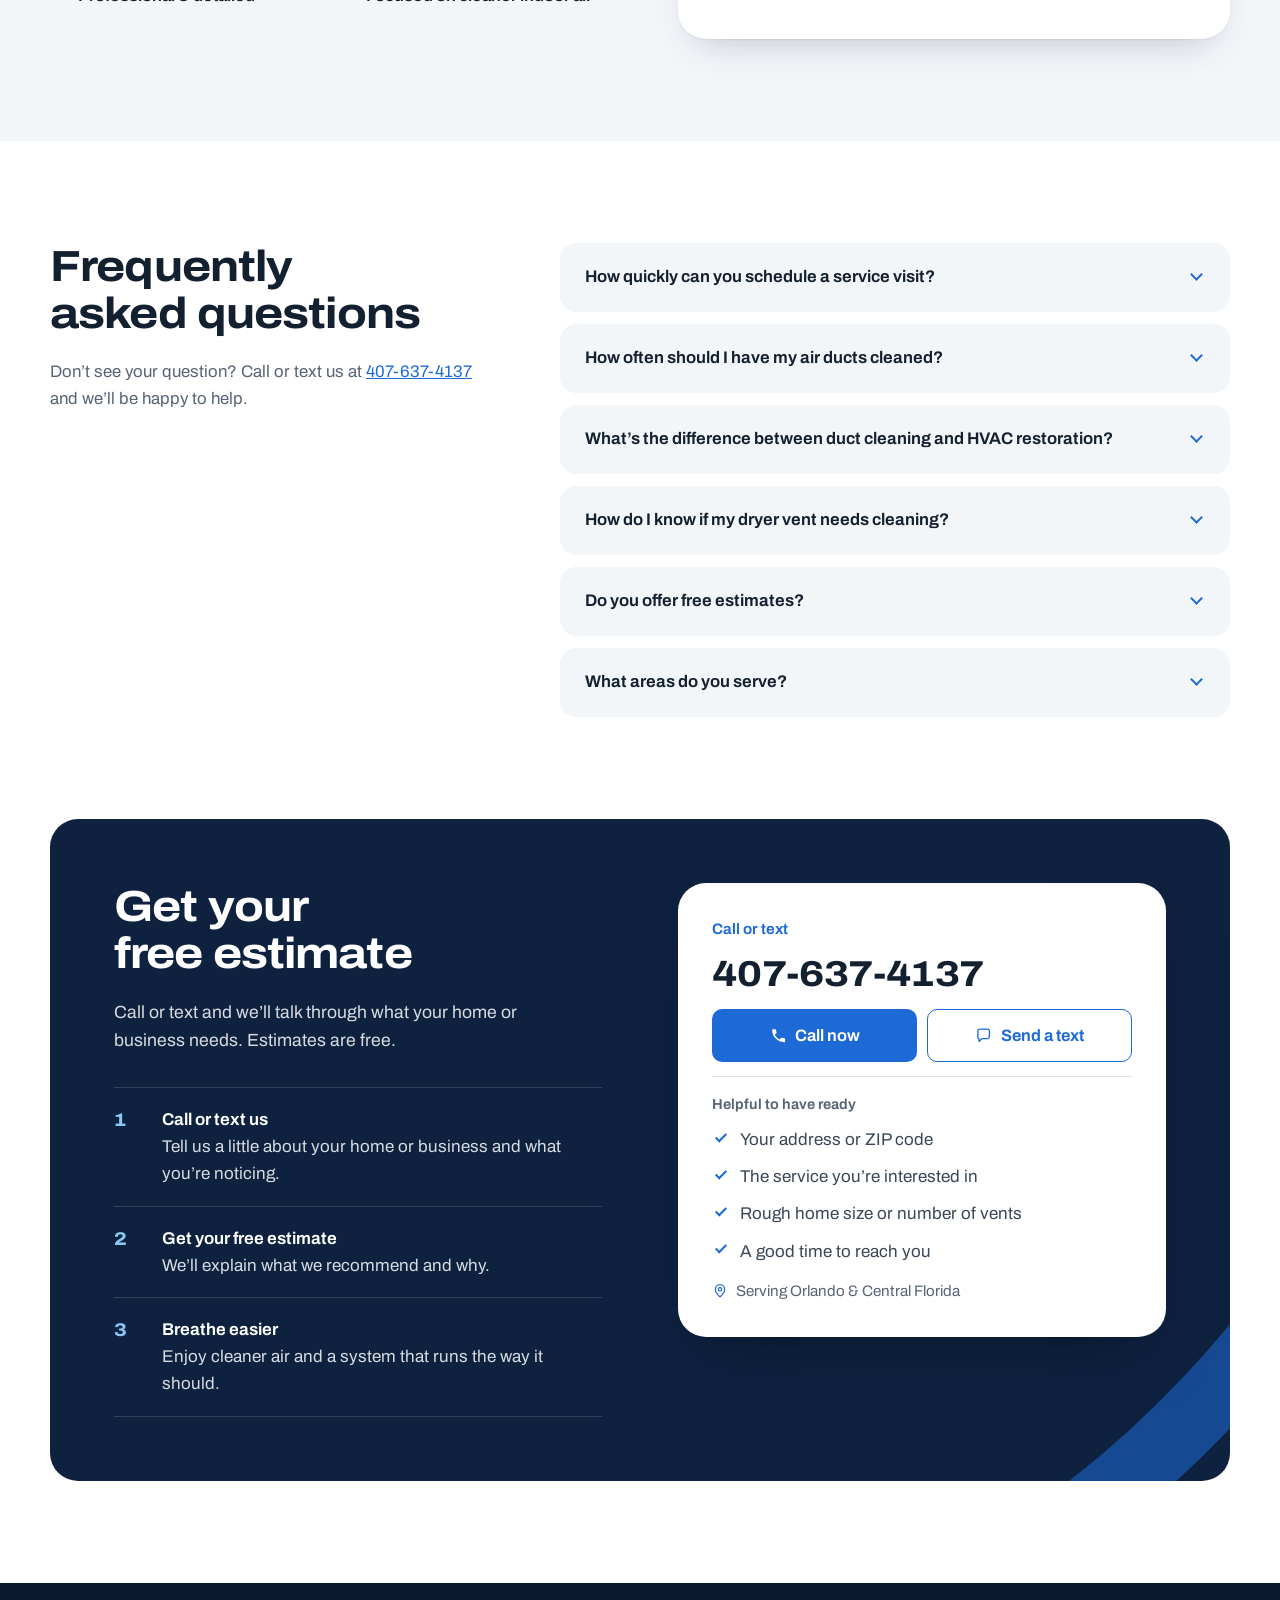
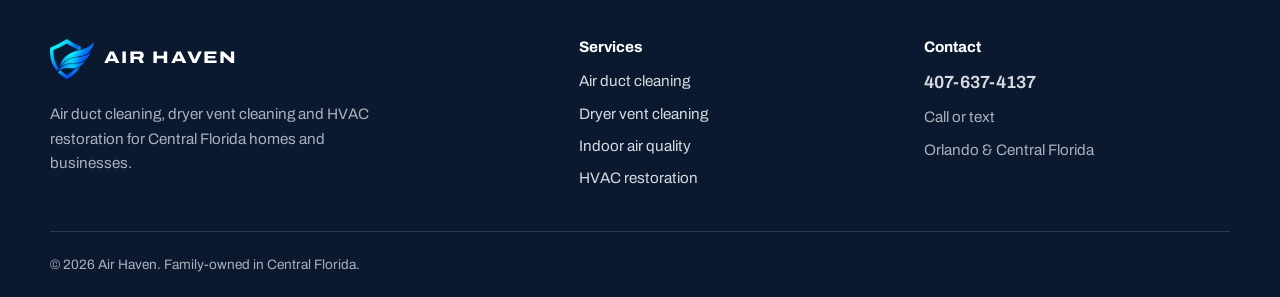
==== commit a0639564: "Modern pass: photo-led hero, bento services, rounded panels - Hero leads with the van photo, a float" ====
--- a/index.html
+++ b/index.html
@@ -9,7 +9,7 @@
   <link rel="icon" href="favicon.png" type="image/png">
   <link rel="apple-touch-icon" href="apple-touch-icon.png">
   <meta name="theme-color" content="#0e2240">
-  <!-- Draft: keeps search engines away until the phone number and photos are confirmed. Remove at launch. -->
+  <!-- Draft: keeps search engines away until the site moves to airhavenfl.com. Remove at launch. -->
   <meta name="robots" content="noindex">
 
   <meta property="og:type" content="website">
@@ -96,7 +96,7 @@
 
     <!-- ============ HERO ============ -->
     <section class="hero">
-      <!-- The three airflow swooshes from her logo, large and flat -->
+      <!-- The airflow swooshes from her van wrap, large and flat, behind the photo -->
       <svg class="hero-swoosh" viewBox="0 0 900 640" aria-hidden="true" focusable="false">
         <g fill="none" stroke-linecap="round">
           <path d="M60 600 C330 560 620 400 860 40" stroke="#1d6ad6" stroke-width="88"/>
@@ -106,41 +106,37 @@
       </svg>
       <div class="container hero-inner">
         <div class="hero-copy">
-          <p class="hero-kicker">Air duct cleaning &amp; HVAC system restoration</p>
+          <p class="hero-kicker">Air duct cleaning &amp; HVAC restoration</p>
           <h1>Breathe better.<br><span class="accent">Live better.</span></h1>
           <p class="hero-lede">Professional air duct cleaning, dryer vent cleaning and HVAC restoration for Central Florida homes and businesses.</p>
           <div class="hero-actions">
             <a class="btn btn-primary btn-lg" href="#contact">Get a free estimate</a>
-            <a class="btn btn-outline-light btn-lg" href="#services">See our services</a>
-          </div>
-        </div>
-
-        <aside class="estimate-card" aria-labelledby="estimate-title">
-          <p class="estimate-label" id="estimate-title">Free estimates</p>
-          <a class="estimate-number" href="tel:+14076374137">407-637-4137</a>
-          <p class="estimate-note">Call or text and we&rsquo;ll talk through what your home or business needs.</p>
-          <div class="estimate-actions">
-            <a class="btn btn-primary" href="tel:+14076374137">
-              <svg viewBox="0 0 24 24" aria-hidden="true"><use href="#i-phone"/></svg> Call now
+            <a class="btn btn-outline-light btn-lg" href="tel:+14076374137">
+              <svg viewBox="0 0 24 24" aria-hidden="true"><use href="#i-phone"/></svg> 407-637-4137
             </a>
-            <a class="btn btn-outline" href="sms:+14076374137">
-              <svg viewBox="0 0 24 24" aria-hidden="true"><use href="#i-chat"/></svg> Send a text
-            </a>
-          </div>
-          <div class="estimate-services">
-            <p>We can help with</p>
-            <ul class="checks">
-              <li>Air duct cleaning</li>
-              <li>Dryer vent cleaning</li>
-              <li>Indoor air quality</li>
-              <li>HVAC restoration</li>
-            </ul>
-          </div>
-        </aside>
-      </div>
-    </section>
-
-    <!-- ============ FACTS BAND ============ -->
+          </div>
+          <figure class="hero-proof">
+            <div class="stars" role="img" aria-label="5 out of 5 stars">
+              <svg viewBox="0 0 24 24"><use href="#i-star"/></svg><svg viewBox="0 0 24 24"><use href="#i-star"/></svg><svg viewBox="0 0 24 24"><use href="#i-star"/></svg><svg viewBox="0 0 24 24"><use href="#i-star"/></svg><svg viewBox="0 0 24 24"><use href="#i-star"/></svg>
+            </div>
+            <blockquote>&ldquo;I highly recommend this family-owned company!&rdquo;</blockquote>
+            <figcaption>Sarah M.</figcaption>
+          </figure>
+        </div>
+
+        <div class="hero-media">
+          <div class="hero-photo">
+            <img src="images/van-orlando.webp" alt="Air Haven service van parked by Lake Eola with the Orlando skyline behind it" width="1536" height="1024" fetchpriority="high">
+          </div>
+          <a class="hero-badge" href="tel:+14076374137">
+            <span class="hero-badge-icon"><svg viewBox="0 0 24 24" aria-hidden="true"><use href="#i-phone"/></svg></span>
+            <span class="hero-badge-text"><small>Free estimates &middot; call or text</small><strong>407-637-4137</strong></span>
+          </a>
+        </div>
+      </div>
+    </section>
+
+    <!-- ============ FACTS ============ -->
     <section class="facts-band" aria-label="Why Air Haven">
       <div class="container">
         <ul class="facts-list">
@@ -160,12 +156,15 @@
           <p>From routine cleaning to complete HVAC system restoration, Air Haven provides solutions designed to improve your indoor air and help your system perform at its best.</p>
         </div>
 
-        <div class="service-grid">
+        <div class="bento">
+          <figure class="bento-photo">
+            <img src="images/tech-blower.webp" alt="Air Haven technician cleaning an HVAC blower wheel" width="1019" height="1544" loading="lazy">
+            <figcaption>Cleaning a blower wheel during an HVAC restoration</figcaption>
+          </figure>
+
           <article class="service">
-            <div class="service-head">
-              <span class="service-icon"><svg viewBox="0 0 24 24" aria-hidden="true"><use href="#i-duct"/></svg></span>
-              <h3>Air duct cleaning</h3>
-            </div>
+            <span class="service-icon"><svg viewBox="0 0 24 24" aria-hidden="true"><use href="#i-duct"/></svg></span>
+            <h3>Air duct cleaning</h3>
             <p>Remove built-up dust, debris, and contaminants from your ductwork.</p>
             <ul class="checks">
               <li>Supply &amp; return ducts</li>
@@ -175,10 +174,8 @@
           </article>
 
           <article class="service">
-            <div class="service-head">
-              <span class="service-icon"><svg viewBox="0 0 24 24" aria-hidden="true"><use href="#i-vent"/></svg></span>
-              <h3>Dryer vent cleaning</h3>
-            </div>
+            <span class="service-icon"><svg viewBox="0 0 24 24" aria-hidden="true"><use href="#i-vent"/></svg></span>
+            <h3>Dryer vent cleaning</h3>
             <p>Improve dryer efficiency and help reduce the risk of lint-related fires.</p>
             <ul class="checks">
               <li>Full vent line cleared</li>
@@ -188,10 +185,8 @@
           </article>
 
           <article class="service">
-            <div class="service-head">
-              <span class="service-icon"><svg viewBox="0 0 24 24" aria-hidden="true"><use href="#i-air"/></svg></span>
-              <h3>Indoor air quality</h3>
-            </div>
+            <span class="service-icon"><svg viewBox="0 0 24 24" aria-hidden="true"><use href="#i-air"/></svg></span>
+            <h3>Indoor air quality</h3>
             <p>Target airborne pollutants and create a healthier indoor environment.</p>
             <ul class="checks">
               <li>Fewer allergens &amp; odors</li>
@@ -201,10 +196,8 @@
           </article>
 
           <article class="service">
-            <div class="service-head">
-              <span class="service-icon"><svg viewBox="0 0 24 24" aria-hidden="true"><use href="#i-hvac"/></svg></span>
-              <h3>HVAC restoration</h3>
-            </div>
+            <span class="service-icon"><svg viewBox="0 0 24 24" aria-hidden="true"><use href="#i-hvac"/></svg></span>
+            <h3>HVAC restoration</h3>
             <p>Deep clean and restore your HVAC system for better performance.</p>
             <ul class="checks">
               <li>Blower &amp; air handler cleaning</li>
@@ -219,47 +212,46 @@
     </section>
 
     <!-- ============ SIGNS ============ -->
-    <section class="signs section-blue" id="signs">
+    <section class="signs" id="signs">
       <div class="container">
-        <div class="section-intro">
-          <h2>Signs it&rsquo;s time for a cleaning</h2>
-          <p>Florida&rsquo;s heat and humidity keep AC systems running most of the year, so dust and lint build up quickly. Here are a few common signs to watch for.</p>
-        </div>
-        <div class="signs-inner">
-          <div class="photo photo-portrait">
-            <img src="images/tech-ladder.webp" alt="Air Haven technician on a ladder cleaning a ceiling air vent" width="1062" height="1481" loading="lazy">
-          </div>
-          <div class="signs-lists">
-            <div>
-              <h3>Air ducts &amp; HVAC</h3>
-              <ul class="sign-list">
-                <li>Dust blowing from the vents, or settling again soon after you clean</li>
-                <li>A musty smell when the AC turns on</li>
-                <li>Dust or debris around the supply registers and return grilles</li>
-                <li>Allergies that seem worse at home</li>
-                <li>A recent renovation, or you just moved in</li>
-              </ul>
+        <div class="panel section-blue">
+          <div class="section-intro">
+            <h2>Signs it&rsquo;s time for a cleaning</h2>
+            <p>Florida&rsquo;s heat and humidity keep AC systems running most of the year, so dust and lint build up quickly. Here are a few common signs to watch for.</p>
+          </div>
+          <div class="signs-inner">
+            <div class="photo photo-portrait">
+              <img src="images/tech-ladder.webp" alt="Air Haven technician on a ladder cleaning a ceiling air vent" width="1062" height="1481" loading="lazy">
             </div>
-            <div>
-              <h3>Dryer vent</h3>
-              <ul class="sign-list">
-                <li>Clothes need more than one cycle to dry</li>
-                <li>The dryer or laundry room feels unusually hot</li>
-                <li>A burning smell while the dryer runs</li>
-                <li>Lint collecting around the outside vent flap</li>
-              </ul>
+            <div class="signs-lists">
+              <div>
+                <h3>Air ducts &amp; HVAC</h3>
+                <ul class="sign-list">
+                  <li>Dust blowing from the vents, or settling again soon after you clean</li>
+                  <li>A musty smell when the AC turns on</li>
+                  <li>Dust or debris around the supply registers and return grilles</li>
+                  <li>Allergies that seem worse at home</li>
+                  <li>A recent renovation, or you just moved in</li>
+                </ul>
+              </div>
+              <div>
+                <h3>Dryer vent</h3>
+                <ul class="sign-list">
+                  <li>Clothes need more than one cycle to dry</li>
+                  <li>The dryer or laundry room feels unusually hot</li>
+                  <li>A burning smell while the dryer runs</li>
+                  <li>Lint collecting around the outside vent flap</li>
+                </ul>
+              </div>
             </div>
           </div>
         </div>
       </div>
     </section>
 
-    <!-- ============ ABOUT ============ -->
+    <!-- ============ ABOUT + REVIEW ============ -->
     <section class="about section-soft" id="about">
       <div class="container about-inner">
-        <div class="photo photo-landscape">
-          <img src="images/van-orlando.webp" alt="Air Haven service van parked by Lake Eola with the Orlando skyline behind it" width="1536" height="1024" loading="lazy">
-        </div>
         <div class="about-copy">
           <h2>Your local indoor air quality experts</h2>
           <p>Air Haven is a local, family-owned business serving homes and businesses throughout Orlando and the surrounding communities. From air duct cleaning to HVAC restoration, we bring knowledgeable service and attention to detail to every home we work in.</p>
@@ -270,13 +262,8 @@
             <li>Focused on cleaner indoor air</li>
           </ul>
         </div>
-      </div>
-    </section>
-
-    <!-- ============ REVIEW ============ -->
-    <section class="review section-navy" id="reviews">
-      <div class="container review-inner">
-        <figure class="review-quote">
+
+        <figure class="review-card" id="reviews">
           <h2 class="review-heading">What our customers say</h2>
           <div class="stars" role="img" aria-label="5 out of 5 stars">
             <svg viewBox="0 0 24 24"><use href="#i-star"/></svg><svg viewBox="0 0 24 24"><use href="#i-star"/></svg><svg viewBox="0 0 24 24"><use href="#i-star"/></svg><svg viewBox="0 0 24 24"><use href="#i-star"/></svg><svg viewBox="0 0 24 24"><use href="#i-star"/></svg>
@@ -286,11 +273,8 @@
           </blockquote>
           <figcaption>Sarah M.</figcaption>
           <!-- TODO: once she has a Google reviews link, add it back here:
-          <a class="btn btn-outline-light" href="GOOGLE-REVIEWS-LINK" target="_blank" rel="noopener">Read more reviews on Google</a> -->
+          <a class="btn btn-outline" href="GOOGLE-REVIEWS-LINK" target="_blank" rel="noopener">Read more reviews on Google</a> -->
         </figure>
-        <div class="photo photo-portrait">
-          <img src="images/tech-blower.webp" alt="Air Haven technician cleaning an HVAC blower wheel" width="1019" height="1544" loading="lazy">
-        </div>
       </div>
     </section>
 
@@ -332,42 +316,52 @@
     </section>
 
     <!-- ============ CONTACT ============ -->
-    <section class="contact section-navy" id="contact">
-      <div class="container contact-inner">
-        <div class="contact-copy">
-          <h2>Get your free estimate</h2>
-          <p>Call or text and we&rsquo;ll talk through what your home or business needs. Estimates are free.</p>
-          <ol class="next-steps">
-            <li><strong>Call or text us</strong>Tell us a little about your home or business and what you&rsquo;re noticing.</li>
-            <li><strong>Get your free estimate</strong>We&rsquo;ll explain what we recommend and why.</li>
-            <li><strong>Breathe easier</strong>Enjoy cleaner air and a system that runs the way it should.</li>
-          </ol>
-        </div>
-
-        <div class="contact-card">
-          <p class="estimate-label">Call or text</p>
-          <a class="estimate-number" href="tel:+14076374137">407-637-4137</a>
-          <div class="estimate-actions">
-            <a class="btn btn-primary btn-lg" href="tel:+14076374137">
-              <svg viewBox="0 0 24 24" aria-hidden="true"><use href="#i-phone"/></svg> Call now
-            </a>
-            <a class="btn btn-outline btn-lg" href="sms:+14076374137">
-              <svg viewBox="0 0 24 24" aria-hidden="true"><use href="#i-chat"/></svg> Send a text
-            </a>
-          </div>
-          <div class="contact-ready">
-            <p>Helpful to have ready</p>
-            <ul class="checks">
-              <li>Your address or ZIP code</li>
-              <li>The service you&rsquo;re interested in</li>
-              <li>Rough home size or number of vents</li>
-              <li>A good time to reach you</li>
-            </ul>
-          </div>
-          <p class="contact-area">
-            <svg viewBox="0 0 24 24" aria-hidden="true"><use href="#i-pin"/></svg>
-            Serving Orlando &amp; Central Florida
-          </p>
+    <section class="contact" id="contact">
+      <div class="container">
+        <div class="panel section-navy contact-panel">
+          <svg class="panel-swoosh" viewBox="0 0 900 640" aria-hidden="true" focusable="false">
+            <g fill="none" stroke-linecap="round">
+              <path d="M60 600 C330 560 620 400 860 40" stroke="#1d6ad6" stroke-width="88"/>
+              <path d="M250 700 C500 650 740 520 940 250" stroke="#3b8ff0" stroke-width="58"/>
+            </g>
+          </svg>
+          <div class="contact-inner">
+            <div class="contact-copy">
+              <h2>Get your free estimate</h2>
+              <p>Call or text and we&rsquo;ll talk through what your home or business needs. Estimates are free.</p>
+              <ol class="next-steps">
+                <li><strong>Call or text us</strong>Tell us a little about your home or business and what you&rsquo;re noticing.</li>
+                <li><strong>Get your free estimate</strong>We&rsquo;ll explain what we recommend and why.</li>
+                <li><strong>Breathe easier</strong>Enjoy cleaner air and a system that runs the way it should.</li>
+              </ol>
+            </div>
+
+            <div class="contact-card">
+              <p class="estimate-label">Call or text</p>
+              <a class="estimate-number" href="tel:+14076374137">407-637-4137</a>
+              <div class="estimate-actions">
+                <a class="btn btn-primary btn-lg" href="tel:+14076374137">
+                  <svg viewBox="0 0 24 24" aria-hidden="true"><use href="#i-phone"/></svg> Call now
+                </a>
+                <a class="btn btn-outline btn-lg" href="sms:+14076374137">
+                  <svg viewBox="0 0 24 24" aria-hidden="true"><use href="#i-chat"/></svg> Send a text
+                </a>
+              </div>
+              <div class="contact-ready">
+                <p>Helpful to have ready</p>
+                <ul class="checks">
+                  <li>Your address or ZIP code</li>
+                  <li>The service you&rsquo;re interested in</li>
+                  <li>Rough home size or number of vents</li>
+                  <li>A good time to reach you</li>
+                </ul>
+              </div>
+              <p class="contact-area">
+                <svg viewBox="0 0 24 24" aria-hidden="true"><use href="#i-pin"/></svg>
+                Serving Orlando &amp; Central Florida
+              </p>
+            </div>
+          </div>
         </div>
       </div>
     </section>
--- a/styles.css
+++ b/styles.css
@@ -1,24 +1,24 @@
 /* =========================================================
    Air Haven — site styles
-   Layout: white header over a navy hero; content sections on white and light grey,
-   navy bands for the review and contact. Flat brand colors, thin rules, no glows.
-   Type: Archivo, set semi-expanded for headings like van lettering, normal width for text.
+   Layout: white header over a navy, photo-led hero; a floating blue facts bar;
+   a bento grid of services; rounded inset panels for the blue and navy bands.
+   Type: Archivo, set semi-expanded for headings like the van lettering.
    ========================================================= */
 
 :root {
   --navy: #0e2240;
   --navy-deep: #0a1930;
   --navy-line: rgba(255, 255, 255, .14);
-  --blue: #1d6ad6;      /* her van blue: buttons, links, bands (5.1:1 with white) */
+  --blue: #1d6ad6;        /* her van blue: buttons, links, bands (5.1:1 with white) */
   --blue-dark: #1656b5;
   --blue-bright: #3b8ff0; /* swooshes and headline accent on navy */
-  --sky: #8cc8f5;       /* accents on navy */
+  --sky: #8cc8f5;         /* accents on navy */
   --sky-soft: #e8f1fb;
   --ink: #13202f;
   --text: #3a4757;
   --muted: #566475;
   --line: #dde3ea;
-  --soft: #f4f6f8;
+  --soft: #f3f6f9;
   --white: #ffffff;
   --on-navy: rgba(255, 255, 255, .84);
   --on-navy-muted: rgba(255, 255, 255, .66);
@@ -26,8 +26,11 @@
 
   --font: "Archivo", "Helvetica Neue", Arial, sans-serif;
   --wide: 112%;
-  --radius: 8px;
-  --radius-sm: 6px;
+  --radius-sm: 10px;
+  --radius: 16px;
+  --radius-lg: 28px;
+  --shadow: 0 1px 2px rgba(14, 34, 64, .06), 0 18px 40px -20px rgba(14, 34, 64, .28);
+  --shadow-lg: 0 30px 60px -28px rgba(5, 14, 30, .65);
   --header-h: 72px;
 }
 
@@ -54,17 +57,17 @@
 h1, h2, h3 {
   font-stretch: var(--wide);
   color: var(--ink);
-  line-height: 1.1;
-  letter-spacing: -.015em;
+  line-height: 1.08;
+  letter-spacing: -.02em;
   margin: 0 0 .5em;
   text-wrap: balance;
 }
-h1 { font-size: clamp(2.5rem, 5.4vw, 4.25rem); font-weight: 760; }
-h2 { font-size: clamp(1.85rem, 3.2vw, 2.6rem); font-weight: 700; }
-h3 { font-size: 1.2rem; font-weight: 700; letter-spacing: -.005em; }
+h1 { font-size: clamp(2.7rem, 5.8vw, 4.75rem); font-weight: 780; letter-spacing: -.03em; }
+h2 { font-size: clamp(1.9rem, 3.4vw, 2.75rem); font-weight: 720; }
+h3 { font-size: 1.2rem; font-weight: 700; letter-spacing: -.01em; }
 p { margin: 0 0 1em; }
 
-.container { width: min(1160px, 100% - 40px); margin-inline: auto; }
+.container { width: min(1180px, 100% - 40px); margin-inline: auto; }
 
 .skip-link {
   position: absolute; left: 12px; top: -60px; z-index: 100;
@@ -72,25 +75,34 @@
 }
 .skip-link:focus { top: 12px; }
 
-:focus-visible { outline: 3px solid var(--sky); outline-offset: 3px; }
+/* Focus ring: brand blue on light backgrounds, sky on navy, white on the blue panels */
+:focus-visible { outline: 3px solid var(--blue); outline-offset: 3px; }
+.topbar :focus-visible,
+.hero :focus-visible,
+.section-navy :focus-visible,
+.site-footer :focus-visible { outline-color: var(--sky); }
+.section-blue :focus-visible,
+.facts-band :focus-visible { outline-color: #fff; }
+.contact-card :focus-visible { outline-color: var(--blue); }
 
 /* ---------- Buttons ---------- */
 .btn {
   display: inline-flex; align-items: center; justify-content: center; gap: .5em;
-  padding: .75em 1.25em;
+  padding: .78em 1.3em;
   border: 1.5px solid transparent; border-radius: var(--radius-sm);
   font: inherit; font-size: .98rem; font-weight: 650; line-height: 1.2;
   text-decoration: none; white-space: nowrap; cursor: pointer;
-  transition: background-color .15s ease, border-color .15s ease, color .15s ease;
+  transition: background-color .15s ease, border-color .15s ease, color .15s ease, transform .15s ease;
 }
 .btn svg { width: 1.05em; height: 1.05em; flex: none; }
-.btn-lg { padding: .9em 1.5em; font-size: 1.03rem; }
+.btn-lg { padding: .95em 1.55em; font-size: 1.03rem; }
+.btn:active { transform: translateY(1px); }
 
 .btn-primary { background: var(--blue); color: #fff; }
 .btn-primary:hover { background: var(--blue-dark); }
 .btn-outline { border-color: var(--blue); color: var(--blue); background: var(--white); }
 .btn-outline:hover { background: var(--sky-soft); }
-.btn-outline-light { border-color: rgba(255, 255, 255, .55); color: #fff; }
+.btn-outline-light { border-color: rgba(255, 255, 255, .5); color: #fff; }
 .btn-outline-light:hover { border-color: #fff; background: rgba(255, 255, 255, .08); }
 
 /* ---------- Check lists ---------- */
@@ -103,6 +115,10 @@
   transform: rotate(45deg);
 }
 
+/* ---------- Stars ---------- */
+.stars { display: flex; gap: 3px; color: var(--star); }
+.stars svg { width: 20px; height: 20px; }
+
 /* ---------- Top bar ---------- */
 .topbar { background: var(--navy-deep); color: var(--on-navy); font-size: .88rem; }
 .topbar-inner { display: flex; justify-content: space-between; align-items: center; gap: 16px; min-height: 40px; }
@@ -115,18 +131,20 @@
 /* ---------- Header ---------- */
 .site-header {
   position: sticky; top: 0; z-index: 50;
-  background: var(--white);
+  background: rgba(255, 255, 255, .92);
+  backdrop-filter: saturate(180%) blur(14px);
+  -webkit-backdrop-filter: saturate(180%) blur(14px);
   border-bottom: 1px solid var(--line);
   transition: box-shadow .2s ease;
 }
-.site-header.is-scrolled { box-shadow: 0 8px 24px -16px rgba(14, 34, 64, .35); }
+.site-header.is-scrolled { box-shadow: 0 10px 30px -18px rgba(14, 34, 64, .4); }
 .header-inner { height: var(--header-h); display: flex; align-items: center; gap: 32px; }
 
-.brand { display: inline-flex; align-items: center; gap: 10px; text-decoration: none; color: var(--blue); }
+.brand { display: inline-flex; align-items: center; gap: 10px; text-decoration: none; }
 .brand-mark { width: auto; height: 40px; flex: none; }
 .brand-name { font-stretch: 125%; font-weight: 800; letter-spacing: .08em; font-size: 1.05rem; color: var(--navy); }
 
-.site-nav { display: flex; align-items: center; gap: 28px; margin-left: auto; }
+.site-nav { display: flex; align-items: center; gap: 30px; margin-left: auto; }
 .site-nav a:not(.btn) {
   color: var(--ink); text-decoration: none; font-weight: 560; font-size: .97rem;
   padding-block: 6px; border-bottom: 2px solid transparent;
@@ -147,7 +165,7 @@
 .nav-toggle[aria-expanded="true"] span:nth-child(3) { transform: translateY(-7px) rotate(-45deg); }
 
 /* ---------- Sections ---------- */
-section { padding-block: clamp(64px, 9vw, 112px); }
+section { padding-block: clamp(64px, 8vw, 104px); }
 .section-soft { background: var(--soft); }
 .section-navy { background: var(--navy); color: var(--on-navy); }
 .section-navy h2,
@@ -156,9 +174,6 @@
 .section-blue h2,
 .section-blue h3,
 .section-blue .section-intro p { color: #fff; }
-.section-blue .sign-list { border-top-color: #fff; }
-.section-blue .sign-list li { border-bottom-color: rgba(255, 255, 255, .3); }
-.section-blue .photo { background: #3d82e0; }
 
 .section-intro {
   display: grid; grid-template-columns: minmax(0, 1fr) minmax(0, 1fr);
@@ -166,51 +181,256 @@
 }
 .section-intro h2 { margin: 0; }
 .section-intro p { margin: 0; color: var(--muted); font-size: 1.08rem; max-width: 56ch; }
+
+/* Rounded panels that sit inside the page instead of running edge to edge */
+.panel {
+  position: relative; overflow: hidden;
+  border-radius: var(--radius-lg);
+  padding: clamp(32px, 5vw, 72px);
+}
 
 /* ---------- Hero ---------- */
 .hero {
   position: relative; overflow: hidden;
   background: var(--navy); color: var(--on-navy);
-  padding-block: clamp(64px, 9vw, 120px);
+  padding-block: clamp(56px, 7vw, 96px) clamp(112px, 11vw, 148px);
 }
 .hero-swoosh {
   position: absolute; z-index: 0; pointer-events: none;
-  right: -3%; bottom: -8%;
-  width: min(64%, 920px); height: auto;
+  right: -10%; bottom: -16%;
+  width: min(62%, 900px); height: auto;
 }
 .hero-inner {
   position: relative; z-index: 1;
-  display: grid; grid-template-columns: minmax(0, 1.3fr) minmax(0, .7fr);
-  gap: clamp(32px, 6vw, 88px); align-items: center;
-}
-.hero-kicker { color: var(--sky); font-weight: 600; font-size: 1.02rem; margin-bottom: 1.1rem; }
-.hero h1 { color: #fff; margin-bottom: .45em; }
+  display: grid; grid-template-columns: minmax(0, 1.1fr) minmax(0, .9fr);
+  gap: clamp(36px, 5vw, 72px); align-items: center;
+}
+.hero-kicker {
+  display: inline-flex; align-items: center;
+  padding: 6px 14px; margin-bottom: 1.4rem;
+  border: 1px solid rgba(140, 200, 245, .3); border-radius: 999px;
+  background: rgba(140, 200, 245, .1);
+  color: var(--sky); font-weight: 600; font-size: .92rem;
+}
+.hero h1 { color: #fff; margin-bottom: .4em; font-size: clamp(2.6rem, 5.2vw, 4.1rem); }
 .hero h1 .accent { color: var(--blue-bright); }
 .hero-lede { font-size: 1.18rem; max-width: 38ch; margin-bottom: 2rem; }
 .hero-actions { display: flex; flex-wrap: wrap; gap: 12px; }
 
-/* ---------- Facts band ---------- */
-.facts-band { background: var(--blue); color: #fff; padding-block: 0; }
+.hero-proof {
+  margin: 2.25rem 0 0;
+  display: flex; flex-wrap: wrap; align-items: center; gap: 6px 14px;
+  font-size: .97rem;
+}
+.hero-proof blockquote { margin: 0; color: #fff; font-weight: 550; }
+.hero-proof figcaption { color: var(--on-navy-muted); }
+.hero-proof .stars svg { width: 17px; height: 17px; }
+
+.hero-media { position: relative; }
+.hero-photo {
+  aspect-ratio: 4 / 3; overflow: hidden;
+  border-radius: var(--radius-lg);
+  box-shadow: var(--shadow-lg);
+  background: #183256;
+}
+.hero-photo img { width: 100%; height: 100%; object-fit: cover; object-position: 58% 50%; }
+
+.hero-badge {
+  position: absolute; left: -28px; bottom: -28px;
+  display: flex; align-items: center; gap: 12px;
+  padding: 14px 20px 14px 14px;
+  background: var(--white); color: var(--ink); text-decoration: none;
+  border-radius: var(--radius);
+  box-shadow: var(--shadow-lg);
+  transition: transform .15s ease;
+}
+.hero-badge:hover { transform: translateY(-2px); }
+.hero-badge-icon {
+  flex: none; width: 44px; height: 44px; border-radius: 12px;
+  display: grid; place-items: center;
+  background: var(--blue); color: #fff;
+}
+.hero-badge-icon svg { width: 20px; height: 20px; }
+.hero-badge small { display: block; color: var(--muted); font-size: .8rem; font-weight: 600; line-height: 1.3; }
+.hero-badge strong {
+  display: block; font-stretch: var(--wide); font-size: 1.3rem; font-weight: 760;
+  line-height: 1.2; font-variant-numeric: tabular-nums;
+}
+
+/* ---------- Facts bar (floats over the bottom of the hero) ---------- */
+.facts-band { position: relative; z-index: 2; padding-block: 0; margin-top: -54px; }
 .facts-list {
-  list-style: none; margin: 0; padding: 0;
+  list-style: none; margin: 0; padding: 4px 8px;
   display: grid; grid-template-columns: repeat(4, minmax(0, 1fr));
+  background: var(--blue); color: #fff;
+  border-radius: var(--radius);
+  box-shadow: 0 24px 48px -24px rgba(14, 34, 64, .55);
 }
 .facts-list li {
   display: flex; align-items: center; gap: 14px;
-  padding: 26px 24px;
-  font-stretch: var(--wide); font-weight: 700; font-size: 1.08rem; line-height: 1.25;
-}
-.facts-list li:first-child { padding-left: 0; }
-.facts-list li + li { border-left: 1px solid rgba(255, 255, 255, .3); }
-.facts-list svg { width: 30px; height: 30px; flex: none; }
-
-/* Estimate card (hero) and contact card share these parts */
-.estimate-card,
+  padding: 24px 22px;
+  font-stretch: var(--wide); font-weight: 700; font-size: 1.05rem; line-height: 1.25;
+}
+.facts-list li + li { border-left: 1px solid rgba(255, 255, 255, .28); }
+.facts-list svg { width: 28px; height: 28px; flex: none; }
+
+/* ---------- Services (bento grid) ---------- */
+.bento {
+  display: grid;
+  grid-template-columns: minmax(0, .95fr) minmax(0, 1fr) minmax(0, 1fr);
+  gap: 20px;
+}
+.bento-photo {
+  grid-row: span 2;
+  position: relative; overflow: hidden; margin: 0;
+  min-height: 460px;
+  border-radius: var(--radius-lg);
+  background: #183256;
+}
+.bento-photo img { position: absolute; inset: 0; width: 100%; height: 100%; object-fit: cover; object-position: 35% 25%; }
+.bento-photo figcaption {
+  position: absolute; left: 14px; right: 14px; bottom: 14px;
+  padding: 10px 14px; border-radius: 12px;
+  background: rgba(10, 25, 48, .78);
+  backdrop-filter: blur(8px); -webkit-backdrop-filter: blur(8px);
+  color: #fff; font-size: .9rem; font-weight: 600; line-height: 1.35;
+}
+
+.service {
+  display: flex; flex-direction: column;
+  padding: 28px;
+  background: var(--soft);
+  border: 1px solid transparent;
+  border-radius: var(--radius-lg);
+  transition: background-color .2s ease, border-color .2s ease, box-shadow .2s ease, transform .2s ease;
+}
+.service:hover { background: var(--white); border-color: var(--line); box-shadow: var(--shadow); transform: translateY(-3px); }
+.service-icon {
+  width: 48px; height: 48px; border-radius: 14px; margin-bottom: 18px;
+  display: grid; place-items: center;
+  color: #fff; background: var(--blue);
+}
+.service-icon svg { width: 26px; height: 26px; }
+.service h3 { margin-bottom: 8px; }
+.service > p { color: var(--muted); margin-bottom: 18px; }
+.service .checks { gap: 8px; font-size: .95rem; margin-top: auto; }
+.services-note { margin: 32px 0 0; color: var(--muted); }
+
+/* ---------- Photos ---------- */
+.photo {
+  position: relative; overflow: hidden; max-width: 100%;
+  border-radius: var(--radius);
+  background: #3d82e0;
+}
+.photo img { position: absolute; inset: 0; width: 100%; height: 100%; object-fit: cover; }
+.photo-portrait { aspect-ratio: 4 / 5; }
+
+/* ---------- Signs (blue panel) ---------- */
+.signs { padding-top: 0; }
+.signs-inner {
+  display: grid; grid-template-columns: minmax(0, .75fr) minmax(0, 1.25fr);
+  gap: clamp(32px, 5vw, 64px); align-items: start;
+}
+.signs .photo img { object-position: 60% 12%; }
+.signs-lists { display: grid; grid-template-columns: repeat(2, minmax(0, 1fr)); gap: 32px 40px; }
+.signs-lists h3 { font-size: 1.08rem; margin-bottom: 12px; }
+.sign-list { list-style: none; margin: 0; padding: 0; border-top: 2px solid #fff; }
+.sign-list li { padding: 14px 0; border-bottom: 1px solid rgba(255, 255, 255, .3); }
+
+/* ---------- About + review ---------- */
+.about-inner {
+  display: grid; grid-template-columns: minmax(0, 1fr) minmax(0, 1fr);
+  gap: clamp(32px, 6vw, 80px); align-items: center;
+}
+.about-copy > p { font-size: 1.08rem; }
+.checks-2col {
+  grid-template-columns: repeat(2, minmax(0, 1fr)); gap: 12px 24px;
+  margin-top: 28px; font-weight: 600; color: var(--ink);
+}
+
+.review-card {
+  margin: 0;
+  padding: clamp(28px, 4vw, 44px);
+  background: var(--white);
+  border-radius: var(--radius-lg);
+  box-shadow: var(--shadow);
+}
+.review-heading { font-size: 1rem; font-weight: 650; font-stretch: 100%; letter-spacing: 0; color: var(--blue); margin-bottom: 14px; }
+.review-card .stars { margin-bottom: 18px; }
+.review-card blockquote { margin: 0 0 20px; }
+.review-card blockquote p {
+  margin: 0; color: var(--ink);
+  font-size: clamp(1.18rem, 2vw, 1.4rem); line-height: 1.5; font-weight: 500; letter-spacing: -.01em;
+}
+.review-card figcaption { color: var(--ink); font-weight: 650; }
+
+/* ---------- FAQ ---------- */
+.faq-inner {
+  display: grid; grid-template-columns: minmax(0, .8fr) minmax(0, 1.2fr);
+  gap: clamp(32px, 5vw, 72px); align-items: start;
+}
+.faq-intro p { color: var(--muted); font-size: 1.05rem; }
+.faq-list { display: grid; gap: 12px; }
+.faq-list details {
+  padding: 0 24px;
+  background: var(--soft);
+  border: 1px solid transparent;
+  border-radius: var(--radius);
+  transition: background-color .2s ease, border-color .2s ease, box-shadow .2s ease;
+}
+.faq-list details[open] { background: var(--white); border-color: var(--line); box-shadow: var(--shadow); }
+.faq-list summary {
+  list-style: none; cursor: pointer;
+  display: flex; justify-content: space-between; align-items: center; gap: 20px;
+  padding: 20px 0;
+  font-weight: 650; color: var(--ink); font-size: 1.05rem;
+}
+.faq-list summary::-webkit-details-marker { display: none; }
+.faq-list summary:hover { color: var(--blue); }
+.faq-list summary::after {
+  content: ""; flex: none; width: 9px; height: 9px; margin-right: 4px;
+  border: solid var(--blue); border-width: 0 2px 2px 0;
+  transform: translateY(-3px) rotate(45deg);
+  transition: transform .2s ease;
+}
+.faq-list details[open] summary::after { transform: translateY(2px) rotate(-135deg); }
+.faq-list details p { margin: 0; padding: 0 0 22px; color: var(--muted); max-width: 62ch; }
+
+/* ---------- Contact (navy panel) ---------- */
+.contact { padding-top: 0; }
+.panel-swoosh {
+  position: absolute; z-index: 0; pointer-events: none;
+  right: -12%; bottom: -34%;
+  width: min(60%, 760px); height: auto; opacity: .55;
+}
+.contact-inner {
+  position: relative; z-index: 1;
+  display: grid; grid-template-columns: minmax(0, 1fr) minmax(0, 1fr);
+  gap: clamp(32px, 6vw, 88px); align-items: start;
+}
+.contact-copy > p { font-size: 1.1rem; max-width: 44ch; }
+.next-steps {
+  list-style: none; counter-reset: step;
+  margin: 32px 0 0; padding: 0;
+  border-top: 1px solid var(--navy-line);
+}
+.next-steps li {
+  counter-increment: step;
+  display: grid; grid-template-columns: 36px minmax(0, 1fr); column-gap: 12px;
+  padding: 18px 0; border-bottom: 1px solid var(--navy-line);
+}
+.next-steps li::before {
+  content: counter(step); grid-row: span 2;
+  font-stretch: var(--wide); font-weight: 760; font-size: 1.15rem; color: var(--sky);
+}
+.next-steps strong { color: #fff; font-weight: 650; }
+
 .contact-card {
+  display: grid; gap: 14px;
+  padding: clamp(24px, 3vw, 34px);
   background: var(--white); color: var(--text);
-  border-radius: var(--radius);
-  padding: clamp(24px, 3vw, 32px);
-  display: grid; gap: 14px;
+  border-radius: var(--radius-lg);
+  box-shadow: var(--shadow-lg);
 }
 .estimate-label { margin: 0; font-weight: 650; color: var(--blue); font-size: .95rem; }
 .estimate-number {
@@ -219,128 +439,10 @@
   color: var(--ink); text-decoration: none; font-variant-numeric: tabular-nums;
 }
 .estimate-number:hover { color: var(--blue); }
-.estimate-note { margin: 0; color: var(--muted); font-size: .97rem; }
 .estimate-actions { display: grid; grid-template-columns: 1fr 1fr; gap: 10px; }
-.estimate-services,
+.contact-card .estimate-actions .btn { padding-inline: 1em; }
 .contact-ready { border-top: 1px solid var(--line); padding-top: 16px; }
-.estimate-services p,
 .contact-ready p { margin: 0 0 10px; font-size: .9rem; font-weight: 650; color: var(--muted); }
-.estimate-services .checks { gap: 6px; font-size: .97rem; color: var(--ink); }
-
-/* ---------- Services ---------- */
-.service-grid { display: grid; grid-template-columns: repeat(2, minmax(0, 1fr)); gap: 20px; }
-.service { border: 1px solid var(--line); border-radius: var(--radius); padding: 28px 28px 30px; background: var(--white); }
-.service-head { display: flex; align-items: center; gap: 14px; margin-bottom: 14px; }
-.service-head h3 { margin: 0; }
-.service-icon {
-  flex: none; width: 48px; height: 48px; border-radius: var(--radius);
-  display: grid; place-items: center;
-  color: #fff; background: var(--blue);
-}
-.service-icon svg { width: 26px; height: 26px; }
-.service > p { color: var(--muted); margin-bottom: 18px; }
-.service .checks { grid-template-columns: repeat(auto-fit, minmax(190px, 1fr)); gap: 8px 20px; font-size: .95rem; }
-.services-note { margin: 32px 0 0; color: var(--muted); }
-
-/* ---------- Photos ---------- */
-.photo {
-  position: relative; overflow: hidden; max-width: 100%;
-  border-radius: var(--radius);
-  background: #e3e9f0;
-}
-.photo img { position: absolute; inset: 0; width: 100%; height: 100%; object-fit: cover; z-index: 1; }
-.photo-landscape { aspect-ratio: 4 / 3; }
-.photo-portrait { aspect-ratio: 4 / 5; }
-.section-navy .photo { background: #183256; }
-/* keep the people and the van in frame when the photos are cropped */
-.about .photo img { object-position: 58% 50%; }
-.signs .photo img { object-position: 60% 12%; }
-.review .photo img { object-position: 35% 20%; }
-
-/* ---------- About ---------- */
-.about-inner {
-  display: grid; grid-template-columns: minmax(0, 1.05fr) minmax(0, .95fr);
-  gap: clamp(32px, 6vw, 80px); align-items: center;
-}
-.about-copy > p { font-size: 1.08rem; }
-.checks-2col {
-  grid-template-columns: repeat(2, minmax(0, 1fr)); gap: 12px 24px;
-  margin-top: 28px; font-weight: 600; color: var(--ink);
-}
-
-/* ---------- Signs ---------- */
-.signs-inner {
-  display: grid; grid-template-columns: minmax(0, .75fr) minmax(0, 1.25fr);
-  gap: clamp(32px, 5vw, 72px); align-items: start;
-}
-.signs-lists { display: grid; grid-template-columns: repeat(2, minmax(0, 1fr)); gap: 32px 40px; }
-.signs-lists h3 { font-size: 1.08rem; margin-bottom: 12px; }
-.sign-list { list-style: none; margin: 0; padding: 0; border-top: 2px solid var(--ink); }
-.sign-list li { padding: 14px 0; border-bottom: 1px solid var(--line); }
-
-/* ---------- Review ---------- */
-.review-inner {
-  display: grid; grid-template-columns: minmax(0, 1.35fr) minmax(0, .65fr);
-  gap: clamp(32px, 6vw, 96px); align-items: center;
-}
-.review-quote { margin: 0; }
-.review-heading { font-size: 1.02rem; font-weight: 650; font-stretch: 100%; letter-spacing: 0; color: var(--sky); margin-bottom: 20px; }
-.stars { display: flex; gap: 4px; color: var(--star); margin-bottom: 20px; }
-.stars svg { width: 22px; height: 22px; }
-.review blockquote { margin: 0 0 22px; }
-.review blockquote p {
-  margin: 0; color: #fff;
-  font-size: clamp(1.3rem, 2.3vw, 1.75rem); line-height: 1.45; font-weight: 450; letter-spacing: -.01em;
-}
-.review figcaption { color: var(--on-navy); font-weight: 650; }
-
-/* ---------- FAQ ---------- */
-.faq-inner {
-  display: grid; grid-template-columns: minmax(0, .8fr) minmax(0, 1.2fr);
-  gap: clamp(32px, 5vw, 72px); align-items: start;
-}
-.faq-intro p { color: var(--muted); font-size: 1.05rem; }
-.faq-list { border-top: 2px solid var(--ink); }
-.faq-list details { border-bottom: 1px solid var(--line); }
-.faq-list summary {
-  list-style: none; cursor: pointer;
-  display: flex; justify-content: space-between; align-items: center; gap: 20px;
-  padding: 20px 0;
-  font-weight: 650; color: var(--ink); font-size: 1.05rem;
-}
-.faq-list summary::-webkit-details-marker { display: none; }
-.faq-list summary:hover { color: var(--blue); }
-.faq-list summary::after {
-  content: ""; flex: none; width: 9px; height: 9px; margin-right: 6px;
-  border: solid var(--blue); border-width: 0 2px 2px 0;
-  transform: translateY(-3px) rotate(45deg);
-  transition: transform .2s ease;
-}
-.faq-list details[open] summary::after { transform: translateY(2px) rotate(-135deg); }
-.faq-list details p { margin: 0; padding: 0 0 22px; color: var(--muted); max-width: 62ch; }
-
-/* ---------- Contact ---------- */
-.contact-inner {
-  display: grid; grid-template-columns: minmax(0, 1fr) minmax(0, 1fr);
-  gap: clamp(32px, 6vw, 96px); align-items: start;
-}
-.contact-copy > p { font-size: 1.1rem; max-width: 44ch; }
-.next-steps {
-  list-style: none; counter-reset: step;
-  margin: 32px 0 0; padding: 0;
-  border-top: 1px solid var(--navy-line);
-}
-.next-steps li {
-  counter-increment: step;
-  display: grid; grid-template-columns: 36px minmax(0, 1fr); column-gap: 12px;
-  padding: 18px 0; border-bottom: 1px solid var(--navy-line);
-}
-.next-steps li::before {
-  content: counter(step); grid-row: span 2;
-  font-stretch: var(--wide); font-weight: 760; font-size: 1.15rem; color: var(--sky);
-}
-.next-steps strong { color: #fff; font-weight: 650; }
-.contact-card .estimate-actions .btn { padding-inline: 1em; }
 .contact-area { display: flex; align-items: center; gap: 8px; margin: 0; color: var(--muted); font-size: .95rem; }
 .contact-area svg { width: 16px; height: 16px; color: var(--blue); flex: none; }
 
@@ -350,7 +452,6 @@
   display: grid; grid-template-columns: minmax(0, 1.6fr) minmax(0, 1fr) minmax(0, 1fr);
   gap: 40px; padding-bottom: 40px; border-bottom: 1px solid var(--navy-line);
 }
-.footer-brand .brand { color: var(--sky); }
 .footer-brand .brand-name { color: #fff; }
 .footer-brand p { margin: 16px 0 0; max-width: 38ch; }
 .footer-heading { font-size: .95rem; font-stretch: 100%; letter-spacing: 0; color: #fff; margin-bottom: 14px; }
@@ -367,8 +468,10 @@
    Responsive
    ========================================================= */
 @media (max-width: 1080px) {
-  .site-nav { gap: 20px; }
+  .site-nav { gap: 22px; }
   .header-inner { gap: 24px; }
+  .bento { grid-template-columns: repeat(2, minmax(0, 1fr)); }
+  .bento-photo { min-height: 420px; }
 }
 
 @media (max-width: 960px) {
@@ -389,27 +492,26 @@
   .site-nav a:not(.btn):hover { border-bottom-color: var(--line); }
   .nav-cta { display: inline-flex; margin-top: 18px; }
 
-  .hero-inner { grid-template-columns: minmax(0, 1fr); }
-  .estimate-card { display: none; }
-  /* swooshes sit in their own space under the buttons so they never sit behind text */
-  .hero { padding-bottom: 250px; }
-  .hero-swoosh { width: 440px; height: 313px; right: -96px; bottom: 4px; }
-
-  .facts-list { grid-template-columns: repeat(2, minmax(0, 1fr)); }
-  .facts-list li { padding: 20px 16px; }
-  .facts-list li:nth-child(odd) { padding-left: 0; border-left: 0; }
-  .facts-list li:nth-child(n+3) { border-top: 1px solid rgba(255, 255, 255, .3); }
+  .hero { padding-bottom: 104px; }
+  .hero-inner { grid-template-columns: minmax(0, 1fr); gap: 44px; }
+  .hero-media { max-width: 620px; }
+  .hero-badge { left: 14px; bottom: -22px; }
+  .hero-swoosh { width: 440px; height: 313px; right: -110px; bottom: 60px; }
+
+  .facts-band { margin-top: -44px; }
+  .facts-list { grid-template-columns: repeat(2, minmax(0, 1fr)); padding: 4px 6px; }
+  .facts-list li { padding: 18px 16px; }
+  .facts-list li:nth-child(odd) { border-left: 0; }
+  .facts-list li:nth-child(n+3) { border-top: 1px solid rgba(255, 255, 255, .28); }
 
   .section-intro,
+  .signs-inner,
   .about-inner,
-  .signs-inner,
-  .review-inner,
   .faq-inner,
   .contact-inner { grid-template-columns: minmax(0, 1fr); }
   .section-intro { gap: 14px; margin-bottom: 36px; }
-  .signs-inner .photo,
-  .review-inner .photo { max-width: 420px; }
-  .signs-inner .photo { aspect-ratio: 16 / 10; max-width: none; }
+  .signs-inner .photo { aspect-ratio: 16 / 10; }
+  .panel-swoosh { display: none; }
 
   .footer-inner { grid-template-columns: minmax(0, 1fr) minmax(0, 1fr); }
   .footer-brand { grid-column: 1 / -1; }
@@ -426,16 +528,21 @@
 }
 
 @media (max-width: 640px) {
+  :root { --radius-lg: 22px; }
   body { font-size: 16px; }
   .container { width: calc(100% - 32px); }
   .topbar { display: none; }
-  .service-grid,
+  .bento,
   .signs-lists,
   .checks-2col { grid-template-columns: minmax(0, 1fr); }
+  .bento-photo { grid-row: auto; min-height: 0; aspect-ratio: 4 / 5; }
+  .bento-photo img { object-position: 35% 30%; }
   .service { padding: 24px 22px; }
+  .panel { padding: 28px 20px; }
+  .hero-actions .btn { flex: 1 1 100%; }
+  .hero-badge strong { font-size: 1.15rem; }
   .facts-list li { gap: 10px; padding: 16px 10px; font-size: .95rem; }
   .facts-list svg { width: 24px; height: 24px; }
-  .hero-actions .btn { flex: 1 1 100%; }
   .estimate-actions { grid-template-columns: minmax(0, 1fr); }
   .footer-inner { grid-template-columns: minmax(0, 1fr); }
 }
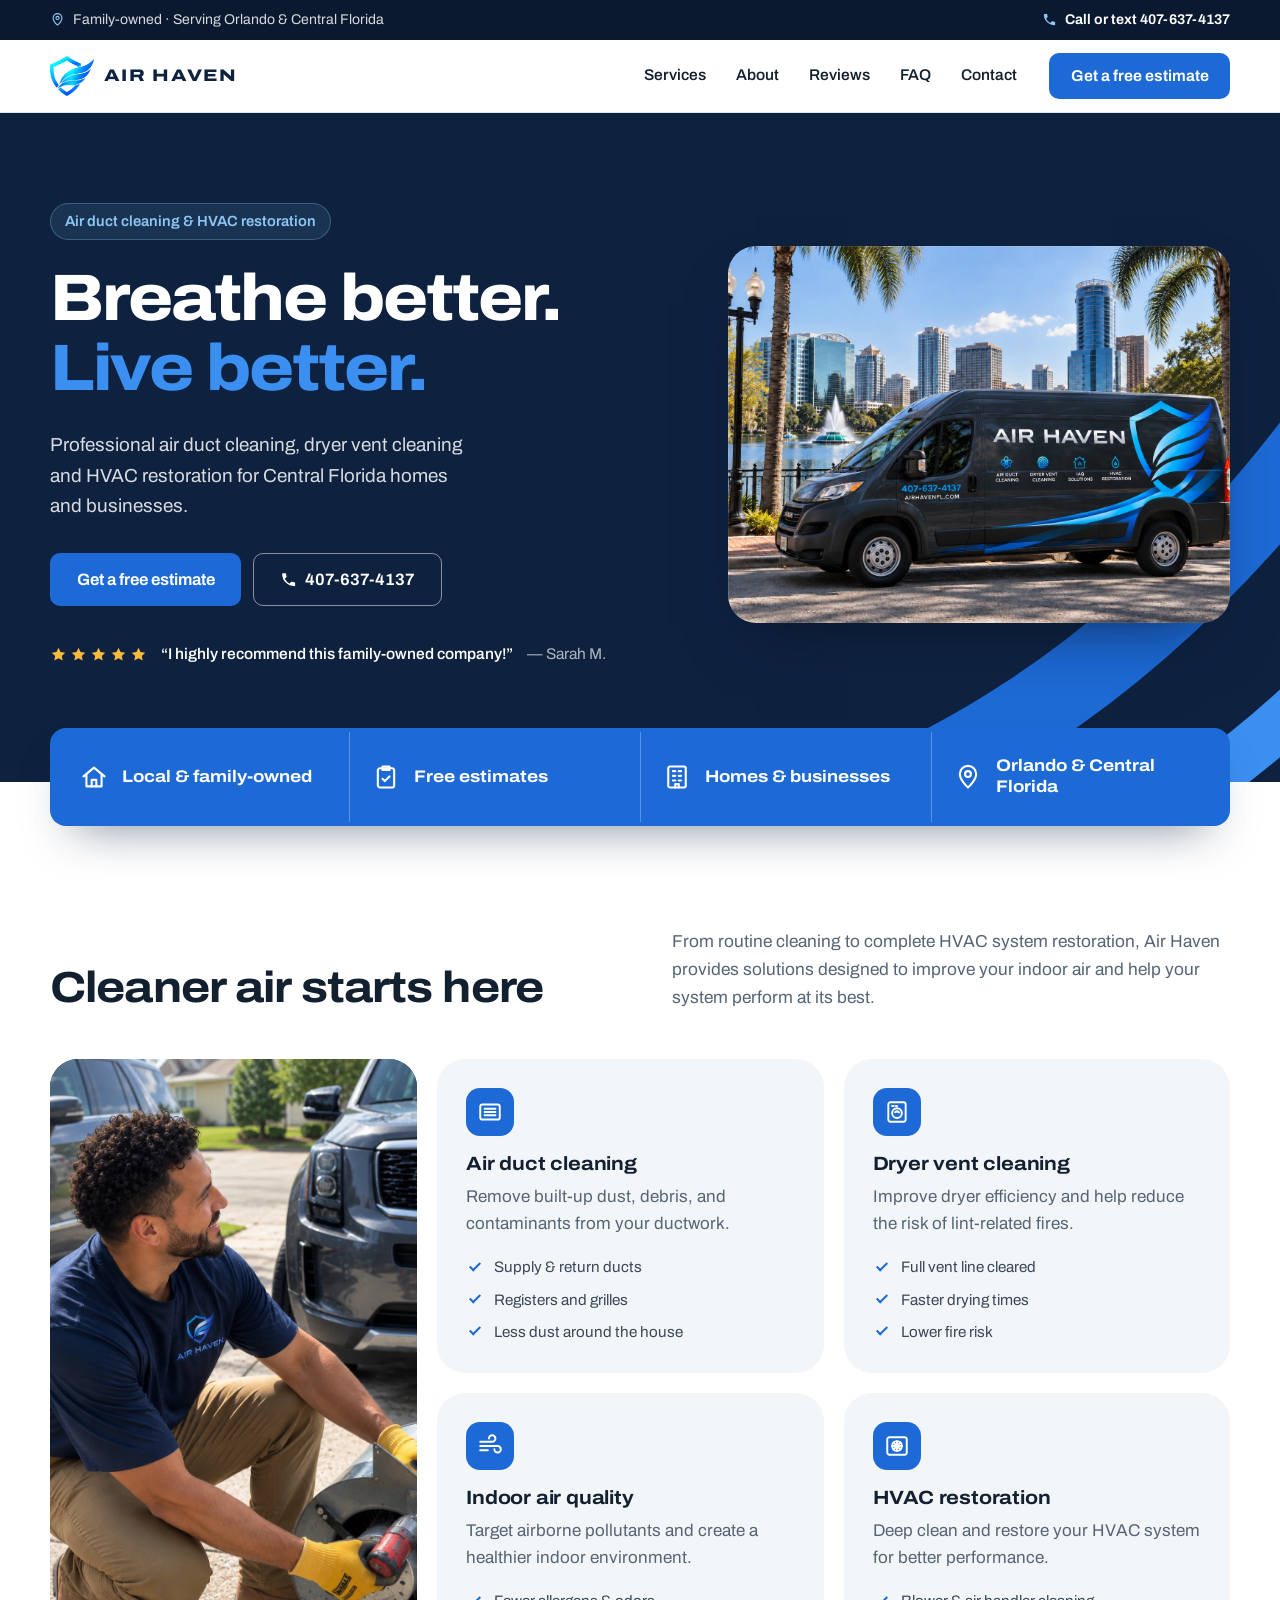
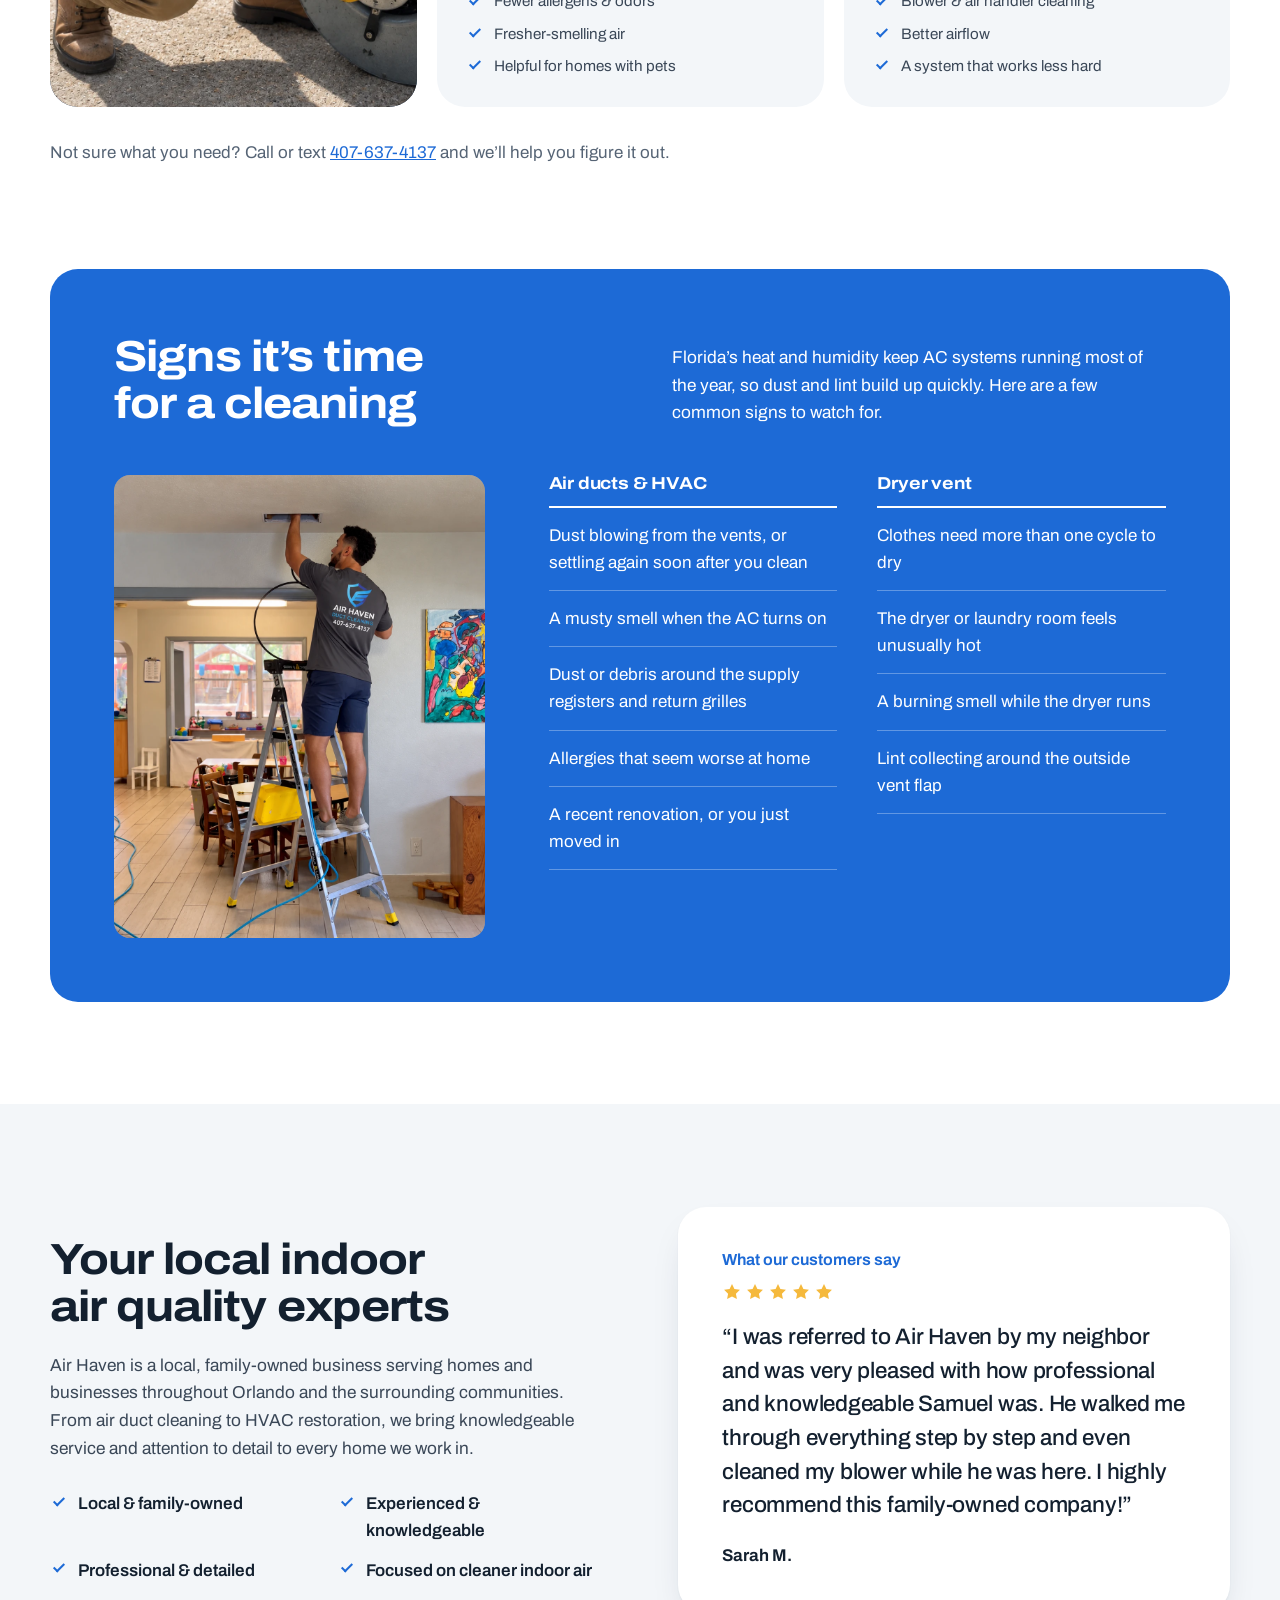
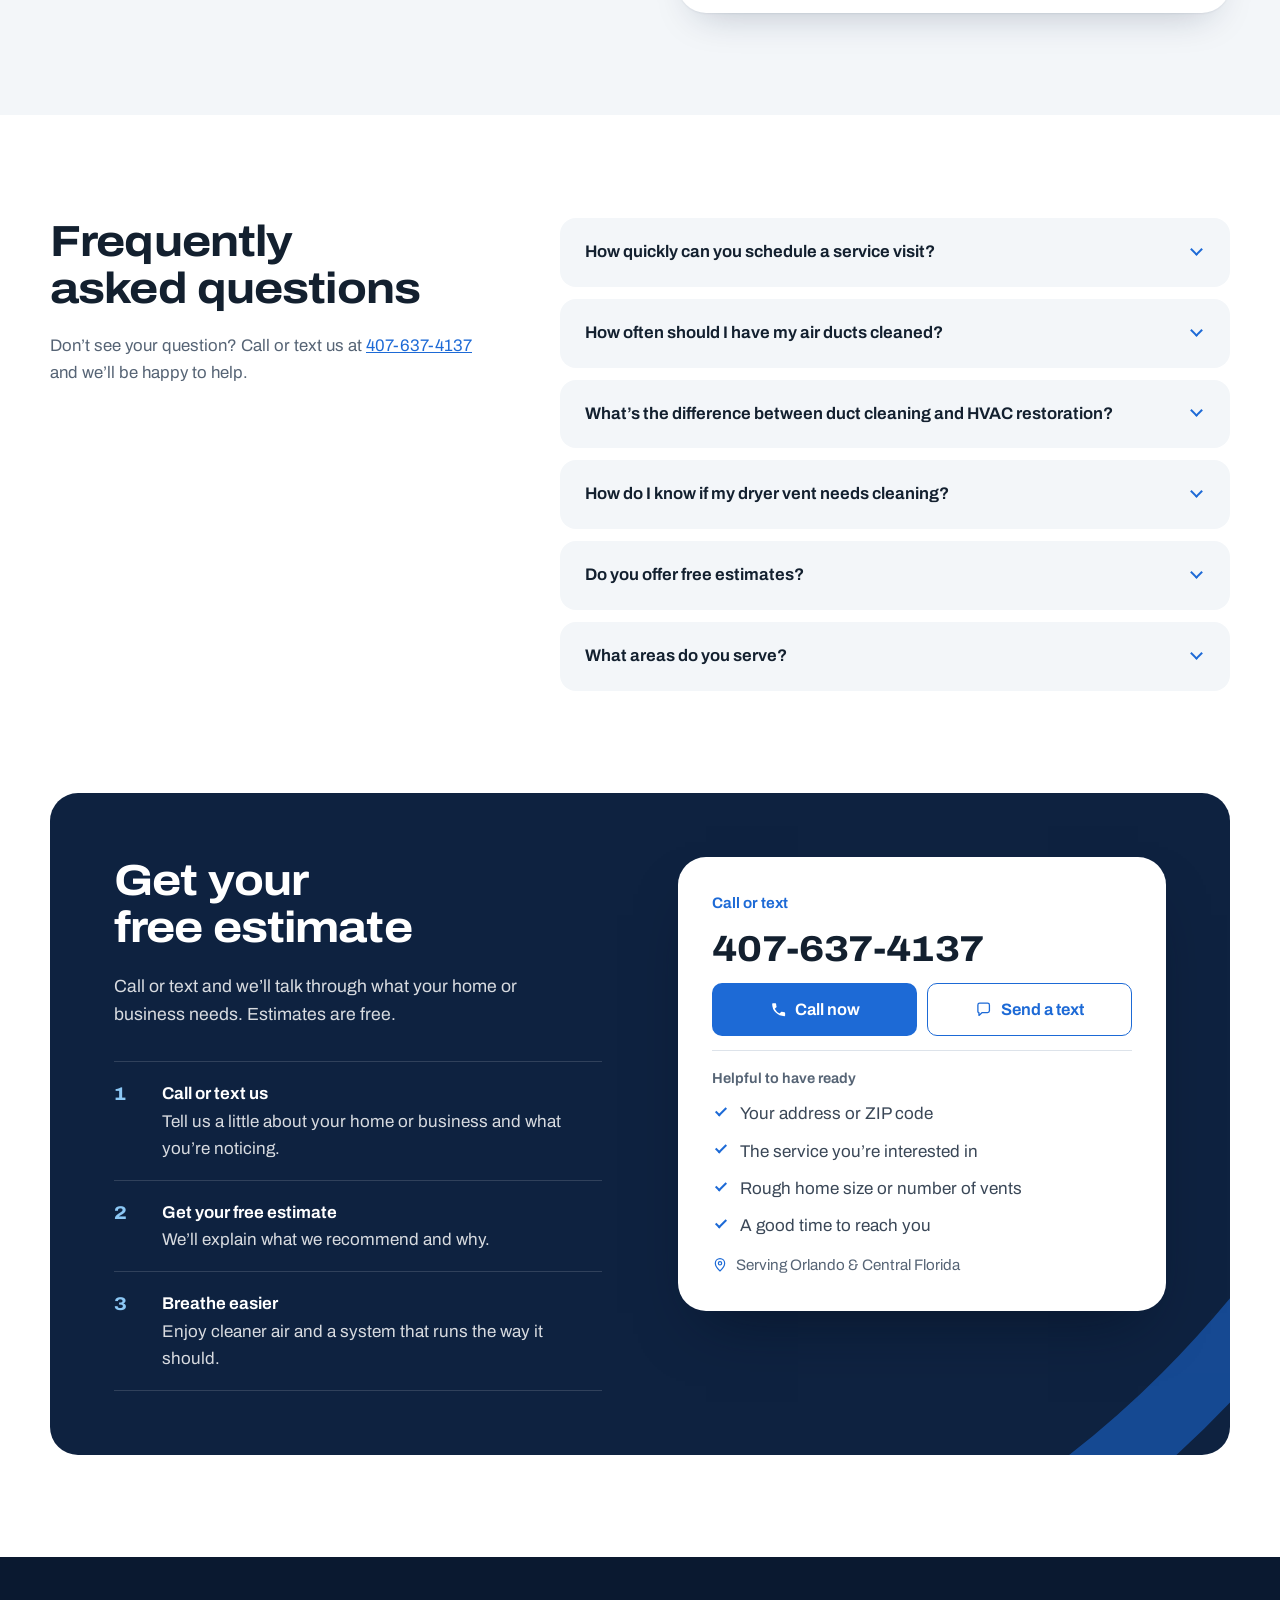
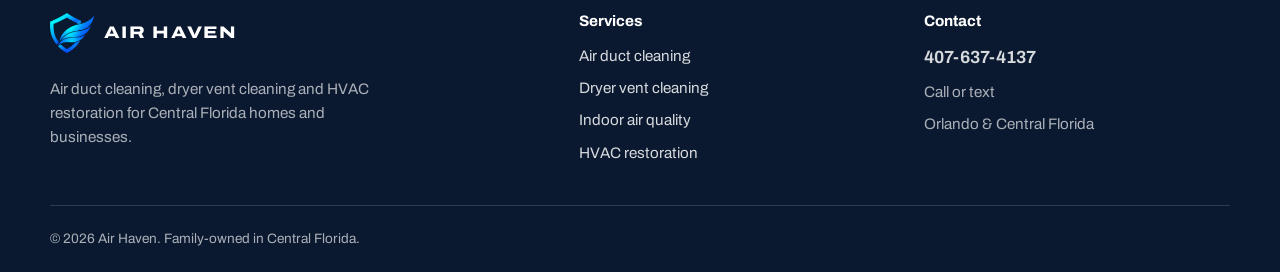
==== commit 74decd33: "Clean up photos: remove caption and phone badge overlays - Remove the caption box covering the blowe" ====
--- a/index.html
+++ b/index.html
@@ -128,10 +128,6 @@
           <div class="hero-photo">
             <img src="images/van-orlando.webp" alt="Air Haven service van parked by Lake Eola with the Orlando skyline behind it" width="1536" height="1024" fetchpriority="high">
           </div>
-          <a class="hero-badge" href="tel:+14076374137">
-            <span class="hero-badge-icon"><svg viewBox="0 0 24 24" aria-hidden="true"><use href="#i-phone"/></svg></span>
-            <span class="hero-badge-text"><small>Free estimates &middot; call or text</small><strong>407-637-4137</strong></span>
-          </a>
         </div>
       </div>
     </section>
@@ -157,10 +153,9 @@
         </div>
 
         <div class="bento">
-          <figure class="bento-photo">
-            <img src="images/tech-blower.webp" alt="Air Haven technician cleaning an HVAC blower wheel" width="1019" height="1544" loading="lazy">
-            <figcaption>Cleaning a blower wheel during an HVAC restoration</figcaption>
-          </figure>
+          <div class="bento-photo">
+            <img src="images/tech-blower.webp" alt="Air Haven technician cleaning an HVAC blower wheel during an HVAC restoration" width="1019" height="1544" loading="lazy">
+          </div>
 
           <article class="service">
             <span class="service-icon"><svg viewBox="0 0 24 24" aria-hidden="true"><use href="#i-duct"/></svg></span>
--- a/styles.css
+++ b/styles.css
@@ -193,7 +193,7 @@
 .hero {
   position: relative; overflow: hidden;
   background: var(--navy); color: var(--on-navy);
-  padding-block: clamp(56px, 7vw, 96px) clamp(112px, 11vw, 148px);
+  padding-block: clamp(56px, 7vw, 96px) clamp(100px, 9vw, 128px);
 }
 .hero-swoosh {
   position: absolute; z-index: 0; pointer-events: none;
@@ -224,6 +224,7 @@
 }
 .hero-proof blockquote { margin: 0; color: #fff; font-weight: 550; }
 .hero-proof figcaption { color: var(--on-navy-muted); }
+.hero-proof figcaption::before { content: "\2014\00a0"; }
 .hero-proof .stars svg { width: 17px; height: 17px; }
 
 .hero-media { position: relative; }
@@ -234,28 +235,8 @@
   background: #183256;
 }
 .hero-photo img { width: 100%; height: 100%; object-fit: cover; object-position: 58% 50%; }
-
-.hero-badge {
-  position: absolute; left: -28px; bottom: -28px;
-  display: flex; align-items: center; gap: 12px;
-  padding: 14px 20px 14px 14px;
-  background: var(--white); color: var(--ink); text-decoration: none;
-  border-radius: var(--radius);
-  box-shadow: var(--shadow-lg);
-  transition: transform .15s ease;
-}
-.hero-badge:hover { transform: translateY(-2px); }
-.hero-badge-icon {
-  flex: none; width: 44px; height: 44px; border-radius: 12px;
-  display: grid; place-items: center;
-  background: var(--blue); color: #fff;
-}
-.hero-badge-icon svg { width: 20px; height: 20px; }
-.hero-badge small { display: block; color: var(--muted); font-size: .8rem; font-weight: 600; line-height: 1.3; }
-.hero-badge strong {
-  display: block; font-stretch: var(--wide); font-size: 1.3rem; font-weight: 760;
-  line-height: 1.2; font-variant-numeric: tabular-nums;
-}
+/* a hairline edge keeps the photo crisp against the navy */
+.hero-photo { outline: 1px solid rgba(255, 255, 255, .1); outline-offset: -1px; }
 
 /* ---------- Facts bar (floats over the bottom of the hero) ---------- */
 .facts-band { position: relative; z-index: 2; padding-block: 0; margin-top: -54px; }
@@ -287,14 +268,12 @@
   border-radius: var(--radius-lg);
   background: #183256;
 }
-.bento-photo img { position: absolute; inset: 0; width: 100%; height: 100%; object-fit: cover; object-position: 35% 25%; }
-.bento-photo figcaption {
-  position: absolute; left: 14px; right: 14px; bottom: 14px;
-  padding: 10px 14px; border-radius: 12px;
-  background: rgba(10, 25, 48, .78);
-  backdrop-filter: blur(8px); -webkit-backdrop-filter: blur(8px);
-  color: #fff; font-size: .9rem; font-weight: 600; line-height: 1.35;
-}
+.bento-photo img {
+  position: absolute; inset: 0; width: 100%; height: 100%;
+  object-fit: cover; object-position: 35% 25%;
+  transition: transform .6s ease;
+}
+.bento-photo:hover img { transform: scale(1.03); }
 
 .service {
   display: flex; flex-direction: column;
@@ -492,10 +471,9 @@
   .site-nav a:not(.btn):hover { border-bottom-color: var(--line); }
   .nav-cta { display: inline-flex; margin-top: 18px; }
 
-  .hero { padding-bottom: 104px; }
-  .hero-inner { grid-template-columns: minmax(0, 1fr); gap: 44px; }
+  .hero { padding-bottom: 92px; }
+  .hero-inner { grid-template-columns: minmax(0, 1fr); gap: 40px; }
   .hero-media { max-width: 620px; }
-  .hero-badge { left: 14px; bottom: -22px; }
   .hero-swoosh { width: 440px; height: 313px; right: -110px; bottom: 60px; }
 
   .facts-band { margin-top: -44px; }
@@ -540,7 +518,6 @@
   .service { padding: 24px 22px; }
   .panel { padding: 28px 20px; }
   .hero-actions .btn { flex: 1 1 100%; }
-  .hero-badge strong { font-size: 1.15rem; }
   .facts-list li { gap: 10px; padding: 16px 10px; font-size: .95rem; }
   .facts-list svg { width: 24px; height: 24px; }
   .estimate-actions { grid-template-columns: minmax(0, 1fr); }
